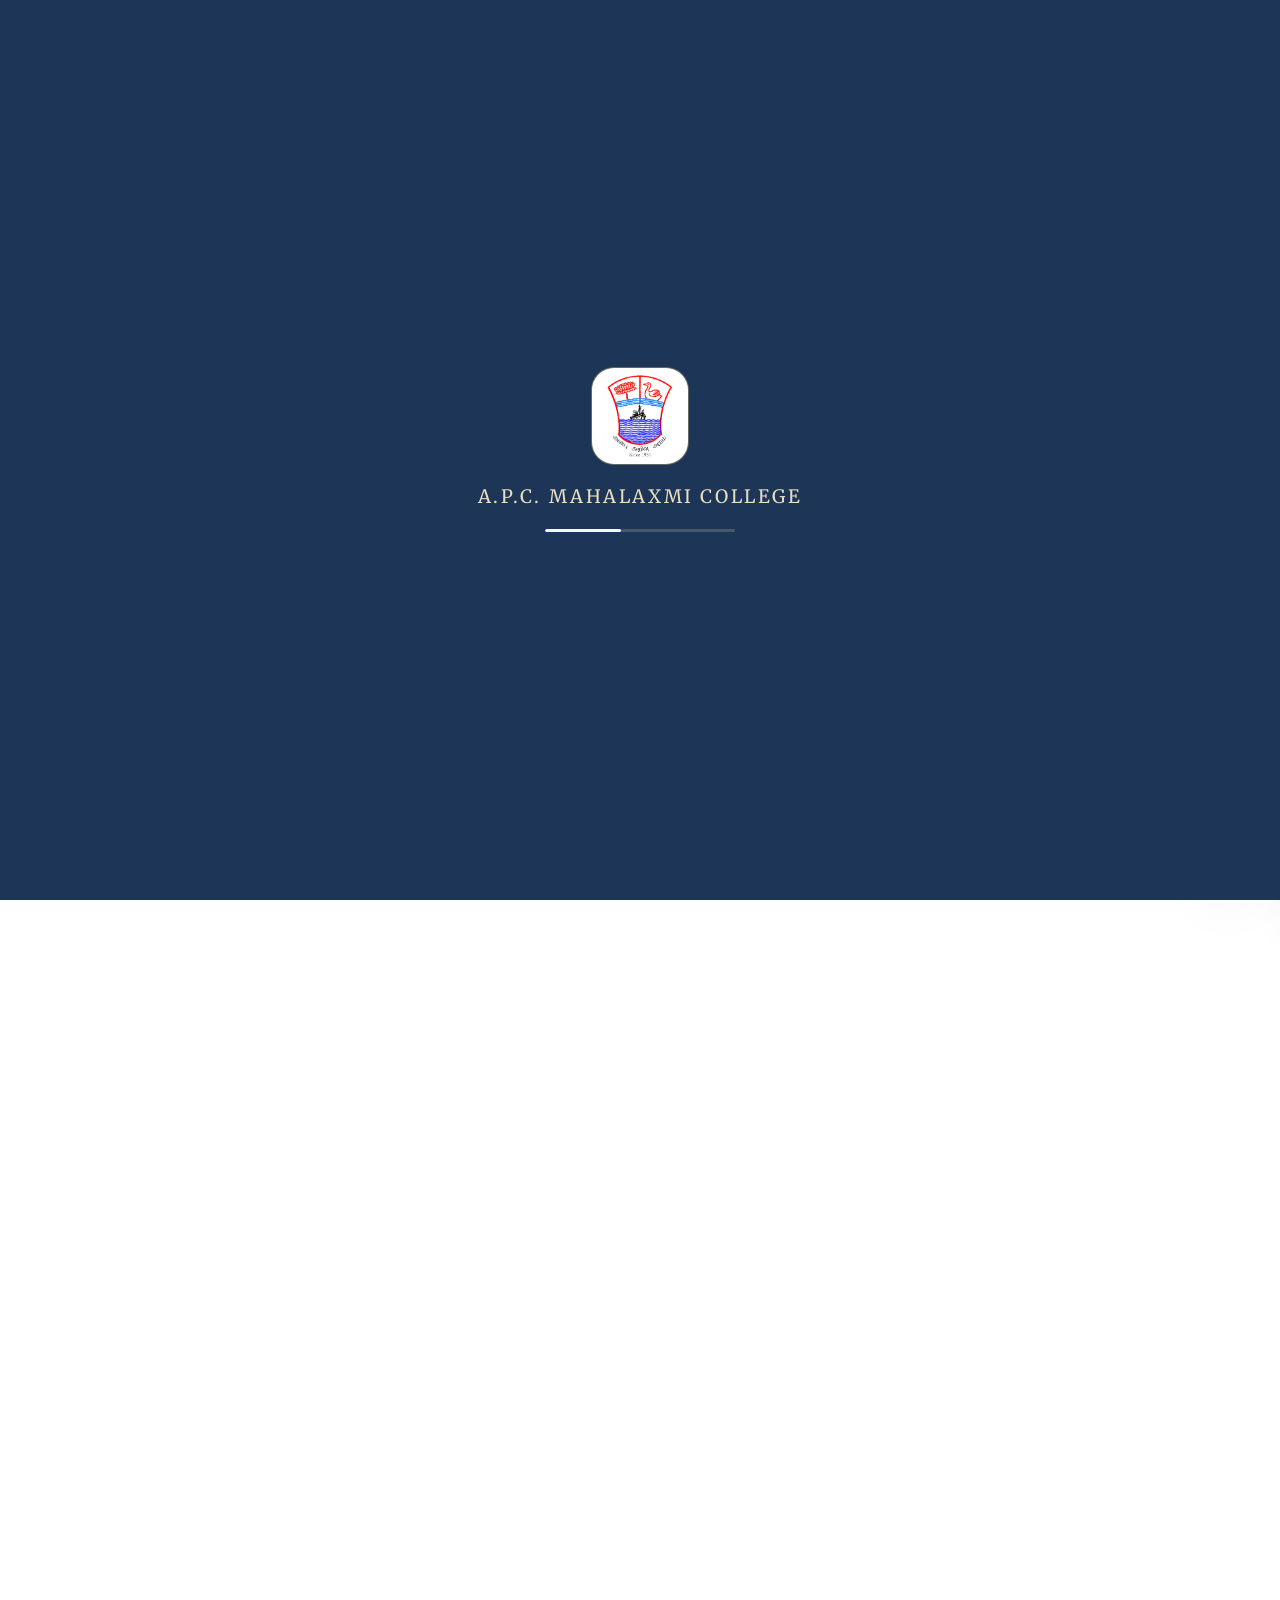
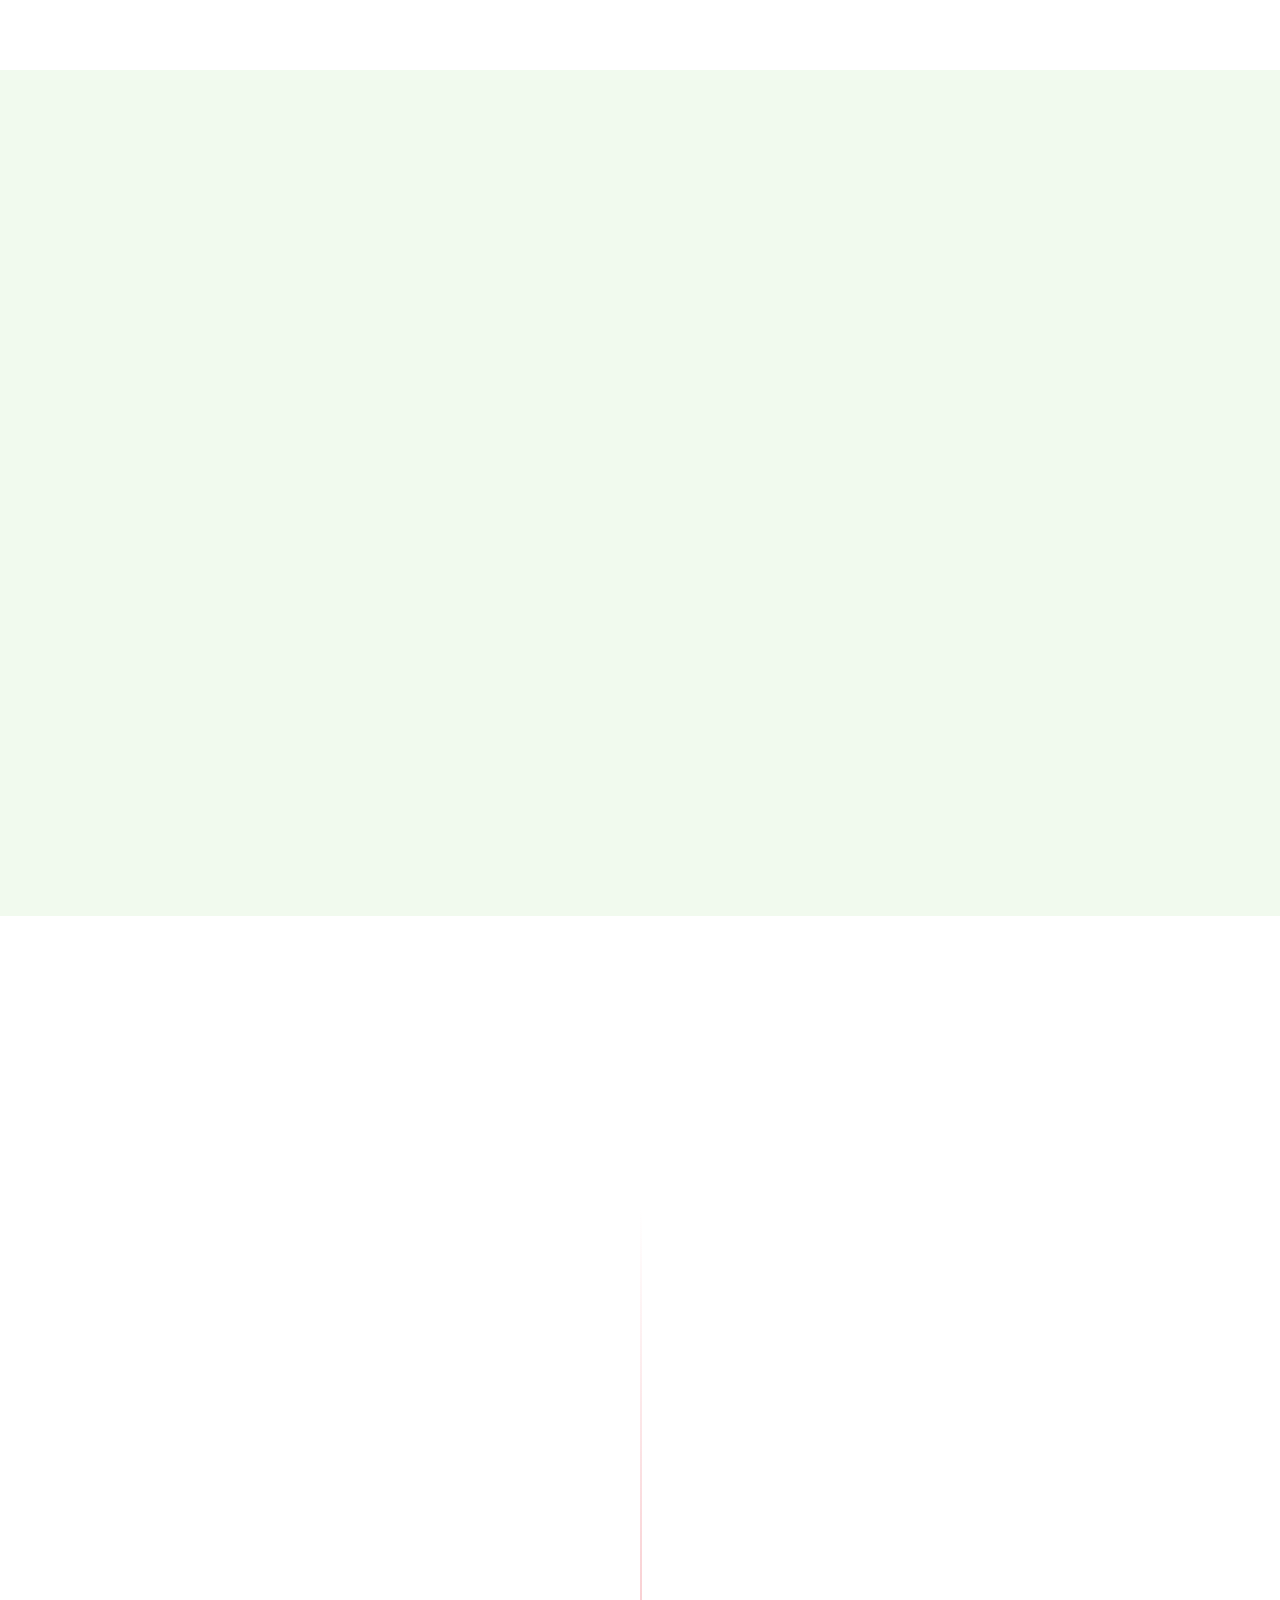
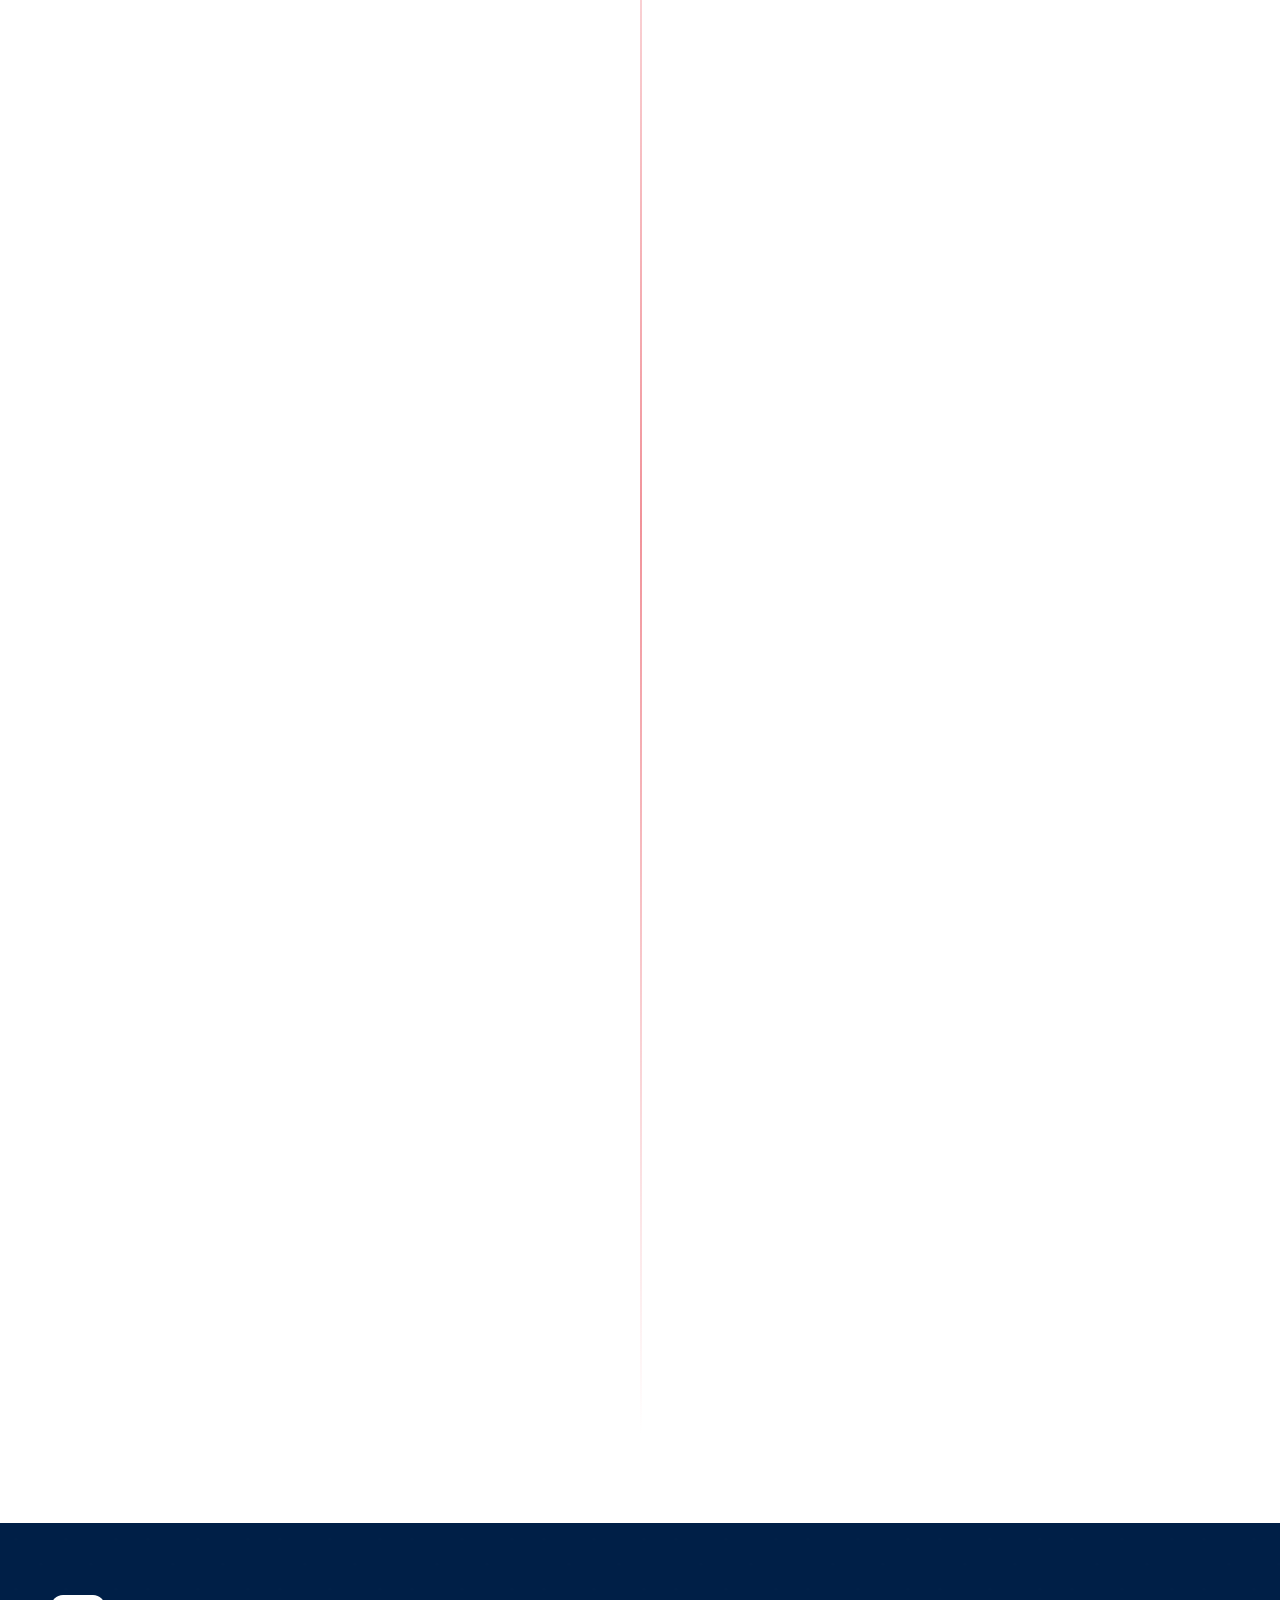
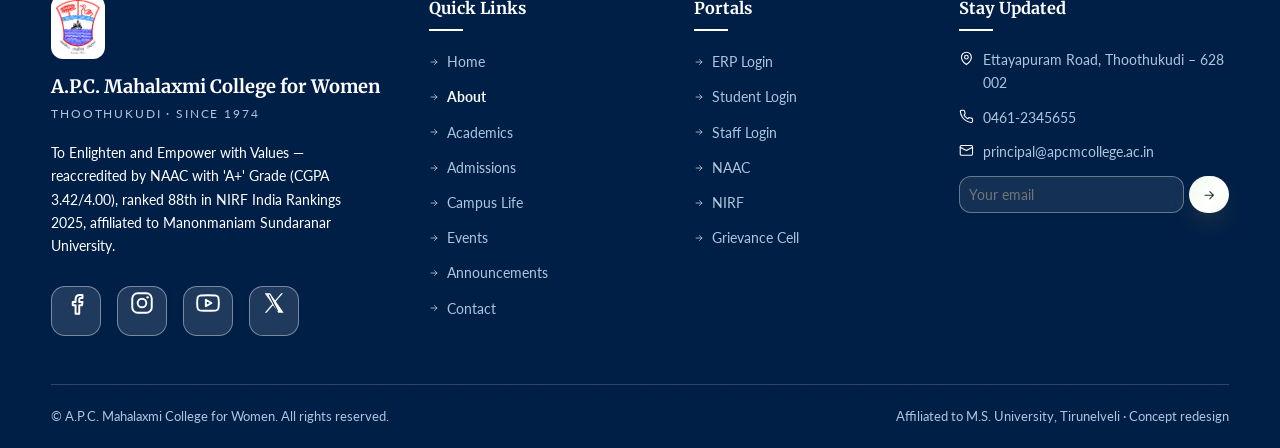
==== about.html @ b94b6e7b "Changes Commit." ====
<!DOCTYPE html>
<html lang="en" data-theme="light">
<head>
<meta charset="UTF-8">
<meta name="viewport" content="width=device-width, initial-scale=1.0">
<title>About Us | A.P.C. Mahalaxmi College for Women</title>
<meta name="description" content="History, legacy, vision, mission and leadership of A.P.C. Mahalaxmi College for Women, Thoothukudi — empowering rural women since 1974.">
<meta name="theme-color" content="#001f47">
<meta property="og:title" content="About Us | A.P.C. Mahalaxmi College for Women">
<meta property="og:description" content="History, vision, mission and leadership of APCM College, Thoothukudi.">
<meta property="og:image" content="apcm-redesign/assets/hero-campus.jpg">
<meta property="og:type" content="website">
<link rel="icon" href='data:image/svg+xml,<svg xmlns="http://www.w3.org/2000/svg" viewBox="0 0 100 100"><circle cx="50" cy="50" r="46" fill="%23001e52"/><circle cx="50" cy="50" r="40" fill="none" stroke="%23ffffff" stroke-width="2" stroke-dasharray="4 5"/><path d="M50 26c6 7 8 10 8 14a8 8 0 0 1-16 0c0-4 2-7 8-14z" fill="%23ffffff"/></svg>'>
<link rel="preconnect" href="https://fonts.googleapis.com">
<link rel="preconnect" href="https://fonts.gstatic.com" crossorigin>
<link href="https://fonts.googleapis.com/css2?family=Merriweather:wght@400;700&family=Lato:wght@400;500;600;700&family=EB+Garamond:wght@600;700;800&display=swap" rel="stylesheet">
<link rel="stylesheet" href="apcm-redesign/css/style.css">
<script type="application/ld+json">
{"@context":"https://schema.org","@type":"CollegeOrUniversity",
 "name":"A.P.C. Mahalaxmi College for Women",
 "alternateName":"APCM College",
 "foundingDate":"1974",
 "address":{"@type":"PostalAddress","streetAddress":"Ettayapuram Road","addressLocality":"Thoothukudi","postalCode":"628002","addressRegion":"Tamil Nadu","addressCountry":"IN"},
 "telephone":"+91-461-2345655","email":"principal@apcmcollege.ac.in",
 "slogan":"To Enlighten and Empower with Values"}
</script>
</head>
<body data-page="about">

<!-- ============ SVG SPRITE ============ -->
<svg width="0" height="0" style="position:absolute" aria-hidden="true">
  <defs>
    <symbol id="crest" viewBox="0 0 100 100">
      <circle cx="50" cy="50" r="47" fill="none" stroke="#001e52" stroke-width="2.5"/>
      <circle cx="50" cy="50" r="41" fill="none" stroke="#ffffff" stroke-width="1.4" stroke-dasharray="3 4.5" opacity=".85"/>
      <path d="M50 15 L77 24 V52 C77 68 65 80 50 86 C35 80 23 68 23 52 V24 Z" fill="rgba(255,255,255,.12)" stroke="#ffffff" stroke-width="1.6"/>
      <path d="M50 31c3.4 4 4.6 6 4.6 8.5a4.6 4.6 0 0 1-9.2 0c0-2.5 1.2-4.5 4.6-8.5z" fill="#ffffff"/>
      <path d="M39 49h22c0 4.5-4.6 7-11 7s-11-2.5-11-7z" fill="#ffffff"/>
      <path d="M50 56v7 M42 63h16" stroke="#ffffff" stroke-width="2.4" stroke-linecap="round"/>
      <path d="M30 70c6-2.6 12-2.6 18 0v9c-6-2.6-12-2.6-18 0z M70 70c-6-2.6-12-2.6-18 0v9c6-2.6 12-2.6 18 0z" fill="rgba(255,255,255,.2)" stroke="#ffffff" stroke-width="1.5" stroke-linejoin="round"/>
    </symbol>
    <symbol id="i-phone" viewBox="0 0 24 24"><path d="M22 16.9v3a2 2 0 0 1-2.2 2 19.8 19.8 0 0 1-8.6-3 19.5 19.5 0 0 1-6-6 19.8 19.8 0 0 1-3-8.6A2 2 0 0 1 4.1 2h3a2 2 0 0 1 2 1.7c.13.96.36 1.9.7 2.8a2 2 0 0 1-.45 2.1L8.1 9.9a16 16 0 0 0 6 6l1.3-1.3a2 2 0 0 1 2.1-.45c.9.34 1.84.57 2.8.7A2 2 0 0 1 22 16.9z"/></symbol>
    <symbol id="i-mail" viewBox="0 0 24 24"><rect x="2" y="4" width="20" height="16" rx="2"/><path d="m22 7-10 5L2 7"/></symbol>
    <symbol id="i-pin" viewBox="0 0 24 24"><path d="M20 10c0 6-8 12-8 12s-8-6-8-12a8 8 0 0 1 16 0Z"/><circle cx="12" cy="10" r="3"/></symbol>
    <symbol id="i-clock" viewBox="0 0 24 24"><circle cx="12" cy="12" r="10"/><path d="M12 6v6l4 2"/></symbol>
    <symbol id="i-chev" viewBox="0 0 24 24"><path d="m6 9 6 6 6-6"/></symbol>
    <symbol id="i-arrow" viewBox="0 0 24 24"><path d="M5 12h14M13 6l6 6-6 6"/></symbol>
    <symbol id="i-sun" viewBox="0 0 24 24"><circle cx="12" cy="12" r="4"/><path d="M12 2v2M12 20v2M4.93 4.93l1.41 1.41M17.66 17.66l1.41 1.41M2 12h2M20 12h2M6.34 17.66l-1.41 1.41M19.07 4.93l-1.41 1.41"/></symbol>
    <symbol id="i-moon" viewBox="0 0 24 24"><path d="M12 3a6 6 0 0 0 9 9 9 9 0 1 1-9-9Z"/></symbol>
    <symbol id="i-x" viewBox="0 0 24 24"><path d="M18 6 6 18M6 6l12 12"/></symbol>
    <symbol id="i-menu" viewBox="0 0 24 24"><path d="M4 6h16M4 12h16M4 18h16"/></symbol>
    <symbol id="i-check" viewBox="0 0 24 24"><path d="M20 6 9 17l-5-5"/></symbol>
    <symbol id="i-star" viewBox="0 0 24 24"><path d="M12 2l3.09 6.26L22 9.27l-5 4.87 1.18 6.88L12 17.77l-6.18 3.25L7 14.14 2 9.27l6.91-1.01L12 2z"/></symbol>
    <symbol id="i-star-fill" viewBox="0 0 24 24"><path style="fill:currentColor;stroke:none" d="M12 2l3.09 6.26L22 9.27l-5 4.87 1.18 6.88L12 17.77l-6.18 3.25L7 14.14 2 9.27l6.91-1.01L12 2z"/></symbol>
    <symbol id="i-cal" viewBox="0 0 24 24"><rect x="3" y="4" width="18" height="18" rx="2"/><path d="M16 2v4M8 2v4M3 10h18"/></symbol>
    <symbol id="i-users" viewBox="0 0 24 24"><path d="M16 21v-2a4 4 0 0 0-4-4H6a4 4 0 0 0-4 4v2"/><circle cx="9" cy="7" r="4"/><path d="M22 21v-2a4 4 0 0 0-3-3.87M16 3.13a4 4 0 0 1 0 7.75"/></symbol>
    <symbol id="i-award" viewBox="0 0 24 24"><circle cx="12" cy="8" r="6"/><path d="M15.48 12.9 17 22l-5-3-5 3 1.52-9.1"/></symbol>
    <symbol id="i-book" viewBox="0 0 24 24"><path d="M4 19.5A2.5 2.5 0 0 1 6.5 17H20V2H6.5A2.5 2.5 0 0 0 4 4.5z"/></symbol>
    <symbol id="i-flask" viewBox="0 0 24 24"><path d="M10 2v6.3L4.2 18.6A2 2 0 0 0 6 21.7h12a2 2 0 0 0 1.8-3.1L14 8.3V2"/><path d="M8.5 2h7M6.6 15h10.8"/></symbol>
    <symbol id="i-atom" viewBox="0 0 24 24"><circle cx="12" cy="12" r="1.6"/><ellipse cx="12" cy="12" rx="10" ry="4.2"/><ellipse cx="12" cy="12" rx="10" ry="4.2" transform="rotate(60 12 12)"/><ellipse cx="12" cy="12" rx="10" ry="4.2" transform="rotate(120 12 12)"/></symbol>
    <symbol id="i-pi" viewBox="0 0 24 24"><path d="M4 7h16M9 7v12M15 7v9.5a2.7 2.7 0 0 0 5.4 1"/></symbol>
    <symbol id="i-scroll" viewBox="0 0 24 24"><path d="M19 17V5a2 2 0 0 0-2-2H4a2 2 0 0 0-2 2v12a2 2 0 0 0 2 2h14a2 2 0 0 0 2-2z"/><path d="M13 8h2M13 12h2M7 8h2M7 12h2"/></symbol>
    <symbol id="i-chip" viewBox="0 0 24 24"><rect x="4" y="4" width="16" height="16" rx="2"/><rect x="9" y="9" width="6" height="6"/><path d="M9 1v3M15 1v3M9 20v3M15 20v3M1 9h3M1 15h3M20 9h3M20 15h3"/></symbol>
    <symbol id="i-coin" viewBox="0 0 24 24"><path d="M6 3h12M6 8h12M15.5 8a5 5 0 0 1-5 5H6l9 8"/></symbol>
    <symbol id="i-micro" viewBox="0 0 24 24"><path d="M6 18h8M3 22h18M14 22a7 7 0 1 0 0-14h-1M9 14h2M9 12a2 2 0 0 1-2-2V6h6v4a2 2 0 0 1-2 2ZM12 6V3a1 1 0 0 0-1-1H9a1 1 0 0 0-1 1v3"/></symbol>
    <symbol id="i-quill" viewBox="0 0 24 24"><path d="M20.24 12.24a6 6 0 0 0-8.49-8.49L5 10.5V19h8.5z"/><path d="M16 8 2 22M17.5 15H9"/></symbol>
    <symbol id="i-lotus" viewBox="0 0 24 24"><path d="M12 20c-4.4 0-7.6-2.7-8.6-6.5 2 .6 3.4.5 4.4-.2-1.1-2-.7-4.8.9-6.4 1 1.6 2 2.2 3.3 2.3 1.3-.1 2.3-.7 3.3-2.3 1.6 1.6 2 4.4.9 6.4 1 .7 2.4.8 4.4.2-1 3.8-4.2 6.5-8.6 6.5Z"/></symbol>
    <symbol id="i-grad" viewBox="0 0 24 24"><path d="M22 10 12 5 2 10l10 5 10-5z"/><path d="M6 12.2V17c0 1.7 2.7 3 6 3s6-1.3 6-3v-4.8M22 10v6"/></symbol>
    <symbol id="i-quote" viewBox="0 0 24 24"><path d="m3 11 18-8v18L3 14v-3z"/><path d="M11.6 16.8a3 3 0 0 1-5.8-1.6"/></symbol>
    <symbol id="i-shield" viewBox="0 0 24 24"><path d="M12 22s8-3.6 8-10V5.2L12 2 4 5.2V12c0 6.4 8 10 8 10z"/></symbol>
    <symbol id="i-plus" viewBox="0 0 24 24"><path d="M12 5v14M5 12h14"/></symbol>
    <symbol id="i-up" viewBox="0 0 24 24"><path d="M12 19V5M5 12l7-7 7 7"/></symbol>
    <symbol id="i-globe" viewBox="0 0 24 24"><circle cx="12" cy="12" r="10"/><path d="M2 12h20M12 2c2.7 2.7 4 6.3 4 10s-1.3 7.3-4 10c-2.7-2.7-4-6.3-4-10S9.3 4.7 12 2z"/></symbol>
    <symbol id="i-fb" viewBox="0 0 24 24"><path d="M15 22v-8h2.6l.4-3H15V8.9c0-.9.3-1.5 1.6-1.5H18V4.7c-.3 0-1.3-.1-2.4-.1-2.4 0-4 1.4-4 4.1V11H9v3h2.6v8h1.4z"/></symbol>
    <symbol id="i-ig" viewBox="0 0 24 24"><rect x="3" y="3" width="18" height="18" rx="5"/><circle cx="12" cy="12" r="4"/><circle cx="17.2" cy="6.8" r="1.1" style="fill:currentColor;stroke:none"/></symbol>
    <symbol id="i-yt" viewBox="0 0 24 24"><path d="M21.6 7.2a2.8 2.8 0 0 0-2-2C17.9 4.8 12 4.8 12 4.8s-5.9 0-7.6.4a2.8 2.8 0 0 0-2 2A29 29 0 0 0 2 12a29 29 0 0 0 .4 4.8 2.8 2.8 0 0 0 2 2c1.7.4 7.6.4 7.6.4s5.9 0 7.6-.4a2.8 2.8 0 0 0 2-2A29 29 0 0 0 22 12a29 29 0 0 0-.4-4.8z"/><path d="m10 15 5.2-3L10 9z"/></symbol>
    <symbol id="i-xw" viewBox="0 0 24 24"><path style="fill:currentColor;stroke:none" d="M13.7 10.6 20.3 3h-1.6l-5.7 6.6L8.4 3H3.5l6.9 10L3.5 21h1.6l6-7 4.9 7h4.9zM6.9 4.3h1.2l7.9 15.4h-1.2z"/></symbol>
    <symbol id="i-bot" viewBox="0 0 24 24"><path d="M21 11.5a8.4 8.4 0 0 1-8.5 8.3 8.6 8.6 0 0 1-3.7-.8L3 21l2-5.3a8 8 0 0 1-1.5-4.2A8.4 8.4 0 0 1 12 3.2a8.4 8.4 0 0 1 9 8.3z"/><path d="M8.5 11h.01M12 11h.01M15.5 11h.01" stroke-width="2.6"/></symbol>
    <symbol id="i-send" viewBox="0 0 24 24"><path d="m22 2-11 11M22 2l-7 20-4-9.5L2 8z"/></symbol>
    <symbol id="i-play" viewBox="0 0 24 24"><path style="fill:currentColor;stroke:none" d="M8 5.5v13l11-6.5z"/></symbol>
    <symbol id="i-download" viewBox="0 0 24 24"><path d="M21 15v4a2 2 0 0 1-2 2H5a2 2 0 0 1-2-2v-4M7 10l5 5 5-5M12 15V3"/></symbol>
    <symbol id="i-search" viewBox="0 0 24 24"><circle cx="11" cy="11" r="7"/><path d="m21 21-4.35-4.35"/></symbol>
  </defs>
</svg>

<!-- ============ PRELOADER ============ -->
<div id="preloader" role="status" aria-label="Loading">
  <div class="pl-inner">
    <img class="pl-emblem" src="apcm-redesign/assets/apcm-logo.png" alt="APCM College crest">
    <div class="pl-name">A.P.C. Mahalaxmi College</div>
    <div class="pl-bar"><i></i></div>
  </div>
</div>


<div class="progress" aria-hidden="true"></div>
<div class="cursor-glow" aria-hidden="true"></div>


<!-- ============ HEADER ============ -->
<header class="site-header">
<div class="navbar">
    <div class="container">
      <a href="index.html" class="brand" aria-label="APCM College home">
        <img src="apcm-redesign/assets/apcm-logo.png" alt="APCM College crest" class="brand-logo">
        <span class="brand-txt">
          <b>A.P.C. Mahalaxmi College for Women</b>
          <i>Reaccredited by NAAC with A+ Grade (CGPA 3.42/4.00) · NIRF 2025 Rank 88</i>
          <span>Thoothukudi – 628 002, Tamil Nadu · Affiliated to M.S. University</span>
        </span>
      </a>
      <nav aria-label="Primary"><ul class="nav-menu" id="navMenu"></ul></nav>
      <div class="nav-actions">
        <button class="btn btn-primary btn-sm" id="applyNavBtn" data-apply>Apply Now</button>
        <button class="icon-btn" id="burger" aria-label="Open menu"><svg class="icon" style="width:20px;height:20px"><use href="#i-menu"/></svg></button>
      </div>
    </div>
  </div>
</header>

<!-- mobile drawer -->
<aside class="drawer" id="drawer" aria-label="Mobile menu">
  <div class="drawer-head">
    <b>Site Menu</b>
    <button class="icon-btn" id="drawerClose" aria-label="Close menu"><svg class="icon"><use href="#i-x"/></svg></button>
  </div>
  <nav><ul id="drawerNav"></ul></nav>
  <div class="cta">
    <button class="btn btn-gold" data-apply>Apply for Admission <svg class="icon"><use href="#i-arrow"/></svg></button>
    <a class="btn btn-ghost" href="contact.html" id="drawerContact">Contact Us</a>
  </div>
</aside>
<div class="ov" id="ov"></div>


<main>
<!-- ============ PAGE HERO ============ -->
<section class="page-hero">
  <div class="container">
    <nav class="breadcrumb" aria-label="Breadcrumb"><a href="index.html">Home</a><span>/</span><span aria-current="page">About</span></nav>
    <span class="kicker">About APCM</span>
    <h1>Our Story, Vision &amp; Legacy</h1>
    <p class="page-hero-sub">To Enlighten and Empower with Values &mdash; discover the people and purpose behind five decades of women's higher education.</p>
    <div class="hero-chips" style="justify-content:flex-start;margin-top:1.4rem" data-reveal>
      <span><svg class="icon"><use href="#i-check"/></svg>NAAC 'A+' &middot; CGPA 3.42</span>
      <span><svg class="icon"><use href="#i-check"/></svg>NIRF 2025 Rank 88</span>
      <span><svg class="icon"><use href="#i-check"/></svg>UGC 2(f) &amp; 12(B) Recognised</span>
    </div>
  </div>
</section>

<!-- ============ ABOUT ============ -->
<section id="about">
  <div class="container">
    <div class="about-grid">
      <div class="about-media" data-reveal="left">
        <img src="apcm-redesign/assets/hero-poster.jpg" alt="APCM College campus views">
        <div class="exp-badge"><b>52+</b><span>Years of Service</span></div>
      </div>
      <div class="about-copy" data-reveal="right">
        <span class="kicker">Since 1974 · Thoothukudi</span>
        <h2>A Legacy of Lighting Lamps, <span style="color:var(--maroon-2)">Not Just Degrees</span></h2>
        <p>Founded by the visionary philanthropist <b>Kulapathi Sri A.P.C. Veerabahu</b>, A.P.C. Mahalaxmi College for Women was born of a single belief — that <b>educating a girl uplifts an entire community</b>. For over five decades, the college has carried first-generation learners from the coastal villages of Thoothukudi into classrooms, laboratories and leadership.</p>
        <p>Affiliated to <b>Manonmaniam Sundaranar University</b>, the institution blends academic rigour with the timeless values of Tamil culture — character, discipline and courage.</p>
        <ul class="about-points">
          <li><svg class="icon"><use href="#i-check"/></svg>NAAC-accredited &amp; NIRF-ranked institution</li>
          <li><svg class="icon"><use href="#i-check"/></svg>Aided &amp; self-financed UG, PG &amp; research streams</li>
          <li><svg class="icon"><use href="#i-check"/></svg>Deep focus on rural &amp; first-gen learners</li>
          <li><svg class="icon"><use href="#i-check"/></svg>Vibrant NSS, YRC, sports &amp; fine-arts culture</li>
        </ul>
        <a class="btn btn-primary" href="#leadership">Meet Our Leadership <svg class="icon"><use href="#i-arrow"/></svg></a>
      </div>
    </div>

    <div class="vm-grid">
      <div class="vm-card vision" data-reveal>
        <h3><svg class="icon"><use href="#i-star"/></svg>Institutional Vision</h3>
        <blockquote>“To Enlighten and Empower with Values”</blockquote>
        <cite>— The APCM Way</cite>
      </div>
      <div class="vm-card mission" data-reveal>
        <h3><svg class="icon"><use href="#i-award"/></svg>Our Mission</h3>
        <ul>
          <li><svg class="icon"><use href="#i-check"/></svg>To provide access to quality education for underprivileged girls from rural areas</li>
          <li><svg class="icon"><use href="#i-check"/></svg>To empower girls with knowledge and skills for a rapidly changing world</li>
          <li><svg class="icon"><use href="#i-check"/></svg>To integrate academic excellence with moral values for personal and societal growth</li>
          <li><svg class="icon"><use href="#i-check"/></svg>To promote transformative education for ethical leadership</li>
          <li><svg class="icon"><use href="#i-check"/></svg>To cultivate critical thinking for lifelong learning</li>
        </ul>
      </div>
    </div>
  </div>
</section>


<!-- ============ LEADERSHIP ============ -->
<section id="leadership" class="alt">
  <div class="container">
    <div class="section-head" data-reveal>
      <span class="kicker">Our Leadership Tree</span>
      <h2>Guided by Visionaries</h2>
      <p class="sub">One family's dream, nurtured across generations — this is the canopy under which thousands of women have flourished.</p>
    </div>
    <div class="tree-grid">
      <article class="tree-card" data-reveal>
        <img src="apcm-redesign/assets/founder-1-300x270.jpg" alt="Kulapathi Sri A.P.C. Veerabahu" style="width:100%;height:180px;object-fit:cover;border-radius:8px;margin-bottom:1rem;">
        <h3>Kulapathi Sri <br>A.P.C. Veerabahu</h3>
        <span class="lk-role">Founder</span>
        <p>The visionary who lit the lamp — planting women's higher education in the soil of Thoothukudi.</p>
      </article>
      <article class="tree-card" data-reveal>
        <img src="apcm-redesign/assets/President-1-300x270.jpg" alt="Thiru A.P.C.V. Chockalingam" style="width:100%;height:180px;object-fit:cover;border-radius:8px;margin-bottom:1rem;">
        <h3>Thiru <br>A.P.C.V. Chockalingam</h3>
        <span class="lk-role">President</span>
        <p>Carrying forward the founder's mission with stewardship, expansion and unwavering commitment.</p>
      </article>
      <article class="tree-card" data-reveal>
        <img src="apcm-redesign/assets/Secretary-1-300x270.jpg" alt="Tmt. C. Subbulakshmi" style="width:100%;height:180px;object-fit:cover;border-radius:8px;margin-bottom:1rem;">
        <h3>Tmt. <br>C. Subbulakshmi</h3>
        <span class="lk-role">Secretary</span>
        <p>The administrative anchor — ensuring every student finds support, safety and opportunity on campus.</p>
      </article>
      <article class="tree-card" data-reveal>
        <img src="apcm-redesign/assets/principal-compressed.png" alt="Dr. K. Palani" style="width:100%;height:180px;object-fit:cover;border-radius:8px;margin-bottom:1rem;">
        <h3>Dr. <br>K. Palani</h3>
        <span class="lk-role">Principal</span>
        <p>Leading the academic family — championing quality, research culture and student-first governance.</p>
      </article>
    </div>
  </div>
</section>


<!-- ============ LEGACY TIMELINE ============ -->
<section id="legacy">
  <div class="container">
    <div class="section-head" data-reveal>
      <span class="kicker">Since 1974</span>
      <h2>Five Decades of Lighting Lamps</h2>
      <p class="sub">From one building and a dream — to a thriving hub of women's higher education. Walk the journey.</p>
    </div>
    <div class="timeline">
      <div class="tl-item" data-reveal><div class="tl-card"><span class="tl-year">1974</span><h4>The Founding</h4><p>Kulapathi Sri A.P.C. Veerabahu establishes the college, opening the doors of higher education to the daughters of Thoothukudi's villages.</p></div></div>
      <div class="tl-item" data-reveal><div class="tl-card"><span class="tl-year">1979</span><h4>Science Awakens</h4><p>The Chemistry department and its laboratories begin — the campus' first step into experimental science.</p></div></div>
      <div class="tl-item" data-reveal><div class="tl-card"><span class="tl-year">1985</span><h4>Commerce Wing</h4><p>B.Com. is introduced, preparing young women for banking, accounting and business careers.</p></div></div>
      <div class="tl-item" data-reveal><div class="tl-card"><span class="tl-year">1994</span><h4>The Computer Era</h4><p>Computer Science arrives with a brand-new computing centre — APCians enter the digital age early.</p></div></div>
      <div class="tl-item" data-reveal><div class="tl-card"><span class="tl-year">2004</span><h4>PG Expansion</h4><p>M.Sc., M.Com. and M.A. programmes launch, letting students complete their masters in their hometown.</p></div></div>
      <div class="tl-item" data-reveal><div class="tl-card"><span class="tl-year">2014</span><h4>Research Recognised</h4><p>Departments gain recognition for M.Phil. and Ph.D. research — scholars now guide scholars.</p></div></div>
      <div class="tl-item" data-reveal><div class="tl-card"><span class="tl-year">2020</span><h4>Digital Campus</h4><p>A full ERP transformation: online admissions, e-attendance, digital fee payments and portal logins for all.</p></div></div>
      <div class="tl-item" data-reveal><div class="tl-card"><span class="tl-year">2024</span><h4>Golden Jubilee &amp; NIRF</h4><p>Fifty golden years celebrated — alongside a prestigious national listing in the NIRF college rankings.</p></div></div>
      <div class="tl-item" data-reveal><div class="tl-card"><span class="tl-year">2026</span><h4>The Next Chapter</h4><p>Smart classrooms, grander cultural fests like APCian CARNIVAL 2K26, and a campus that keeps growing — with you.</p></div></div>
    </div>
  </div>
</section>

</main>

<!-- ============ FOOTER ============ -->
<footer>
  <div class="container">
    <div class="f-grid">
      <div class="f-brand">
        <img src="apcm-redesign/assets/apcm-logo.png" alt="APCM College crest" class="f-logo">
        <b>A.P.C. Mahalaxmi College for Women</b>
        <span>Thoothukudi &middot; Since 1974</span>
        <p>To Enlighten and Empower with Values &mdash; reaccredited by NAAC with 'A+' Grade (CGPA 3.42/4.00), ranked 88th in NIRF India Rankings 2025, affiliated to Manonmaniam Sundaranar University.</p>
        <div class="socials">
          <a href="#" aria-label="Facebook"><svg class="icon"><use href="#i-fb"/></svg></a>
          <a href="#" aria-label="Instagram"><svg class="icon"><use href="#i-ig"/></svg></a>
          <a href="https://www.youtube.com/@a.p.c.mahalaxmicollegeforw2276" target="_blank" rel="noopener" aria-label="YouTube"><svg class="icon"><use href="#i-yt"/></svg></a>
          <a href="#" aria-label="X"><svg class="icon"><use href="#i-xw"/></svg></a>
        </div>
      </div>
      <div class="f-col">
        <h4>Quick Links</h4>
        <ul>
          <li><a href="index.html"><svg class="icon"><use href="#i-arrow"/></svg>Home</a></li>
          <li><a href="about.html" class="active"><svg class="icon"><use href="#i-arrow"/></svg>About</a></li>
          <li><a href="academics.html"><svg class="icon"><use href="#i-arrow"/></svg>Academics</a></li>
          <li><a href="admissions.html"><svg class="icon"><use href="#i-arrow"/></svg>Admissions</a></li>
          <li><a href="campus-life.html"><svg class="icon"><use href="#i-arrow"/></svg>Campus Life</a></li>
          <li><a href="events.html"><svg class="icon"><use href="#i-arrow"/></svg>Events</a></li>
          <li><a href="announcements.html"><svg class="icon"><use href="#i-arrow"/></svg>Announcements</a></li>
          <li><a href="contact.html"><svg class="icon"><use href="#i-arrow"/></svg>Contact</a></li>
        </ul>
      </div>
      <div class="f-col">
        <h4>Portals</h4>
        <ul>
          <li><a href="https://portal.apcmcollege.ac.in/" target="_blank" rel="noopener"><svg class="icon"><use href="#i-arrow"/></svg>ERP Login</a></li>
          <li><a href="https://portal.apcmcollege.ac.in/mob/#/stu/login" target="_blank" rel="noopener"><svg class="icon"><use href="#i-arrow"/></svg>Student Login</a></li>
          <li><a href="https://portal.apcmcollege.ac.in/mob/#/staff/login" target="_blank" rel="noopener"><svg class="icon"><use href="#i-arrow"/></svg>Staff Login</a></li>
          <li><a href="https://www.apcmcollege.ac.in/naac/index.html" target="_blank" rel="noopener"><svg class="icon"><use href="#i-arrow"/></svg>NAAC</a></li>
          <li><a href="https://www.apcmcollege.ac.in/nirf" target="_blank" rel="noopener"><svg class="icon"><use href="#i-arrow"/></svg>NIRF</a></li>
          <li><a href="https://www.apcmcollege.ac.in/grievance" target="_blank" rel="noopener"><svg class="icon"><use href="#i-arrow"/></svg>Grievance Cell</a></li>
        </ul>
      </div>
      <div class="f-col">
        <h4>Stay Updated</h4>
        <p><svg class="icon"><use href="#i-pin"/></svg>Ettayapuram Road, Thoothukudi &ndash; 628 002</p>
        <p><svg class="icon"><use href="#i-phone"/></svg>0461-2345655</p>
        <p><svg class="icon"><use href="#i-mail"/></svg>principal@apcmcollege.ac.in</p>
        <form id="newsForm" novalidate style="display:flex;gap:0.3rem;margin-top:0.8rem;">
          <div class="f-group" style="flex:1;margin:0;">
            <input type="email" name="newsletter" placeholder="Your email" required style="background:rgba(255,255,255,.08);border-color:rgba(255,255,255,.35);color:#ffffff;font-size:0.85rem;padding:0.4rem 0.6rem;">
            <span class="f-hint" style="font-size:0.7rem;">Valid email needed.</span>
          </div>
          <button class="btn btn-gold btn-sm" type="submit" aria-label="Subscribe" style="padding:0.4rem 0.8rem;"><svg class="icon"><use href="#i-arrow"/></svg></button>
        </form>
      </div>
    </div>
    <div class="f-bottom">
      <span>&copy; <span id="year"></span> A.P.C. Mahalaxmi College for Women. All rights reserved.</span>
      <span>Affiliated to M.S. University, Tirunelveli &middot; Concept redesign</span>
    </div>
  </div>
</footer>

<!-- ============ FLOATING UI ============ -->
<button id="toTop" aria-label="Back to top"><svg class="icon"><use href="#i-up"/></svg></button>
<button class="btn btn-gold btn-sm float-apply" data-apply>Apply 2026–27</button>

<!-- ============ APPLY MODAL ============ -->
<div class="modal-ov" id="applyOv" role="dialog" aria-modal="true" aria-labelledby="applyTitle">
  <div class="modal">
    <button class="icon-btn modal-x" id="applyClose" aria-label="Close"><svg class="icon"><use href="#i-x"/></svg></button>
    <h3 id="applyTitle">Admission Enquiry — 2026–27</h3>
    <p class="m-sub">Fill this quick form and the admission cell will call you back. No fee to enquire.</p>
    <form id="applyForm" novalidate>
      <div class="f-group"><label>Student Name <i>*</i></label><input name="name" type="text" placeholder="Full name as in marksheet" required><span class="f-hint">Please enter the student's name.</span></div>
      <div class="f-row">
        <div class="f-group"><label>Mobile <i>*</i></label><input name="phone" type="tel" placeholder="10-digit mobile" required><span class="f-hint">Enter a valid mobile number.</span></div>
        <div class="f-group"><label>Email <i>*</i></label><input name="email" type="email" placeholder="you@example.com" required><span class="f-hint">Enter a valid email.</span></div>
      </div>
      <div class="f-group"><label>Programme Interested In <i>*</i></label><select name="programme" id="a_prog" required></select><span class="f-hint">Please pick a programme.</span></div>
      <div class="f-group"><label>Anything you'd like us to know?</label><textarea name="notes" placeholder="Optional — e.g. Plus-two stream, scholarship questions…"></textarea></div>
      <button class="btn btn-gold" type="submit" style="width:100%;justify-content:center">Submit Application <svg class="icon"><use href="#i-arrow"/></svg></button>
    </form>
  </div>
</div>

<!-- ============ ANNOUNCEMENT DETAIL MODAL ============ -->
<div class="modal-ov" id="annOv" role="dialog" aria-modal="true">
  <div class="modal">
    <button class="icon-btn modal-x" id="annClose" aria-label="Close"><svg class="icon"><use href="#i-x"/></svg></button>
    <h3 id="annTitle" style="font-size:1.3rem;line-height:1.35"></h3>
    <p class="m-sub" id="annMeta"></p>
    <p id="annBody" style="color:var(--muted);font-size:.95rem;line-height:1.7"></p>
  </div>
</div>

<!-- ============ APCM ASSIST CHATBOT ============ -->
<button id="botFab" aria-label="Chat with APCM Assist">
  <svg class="icon" style="width:26px;height:26px"><use href="#i-bot"/></svg>
  <span class="bot-dot"></span>
</button>
<div id="botPanel" role="dialog" aria-label="APCM Assist chat">
  <div class="bot-head">
    <span class="bot-avatar"><svg class="icon" style="width:20px;height:20px"><use href="#i-bot"/></svg></span>
    <div><b>APCM Assist</b><span>Campus helpdesk · replies instantly</span></div>
    <button id="botClose" aria-label="Close chat"><svg class="icon" style="width:18px;height:18px"><use href="#i-x"/></svg></button>
  </div>
  <div class="bot-msgs" id="botMsgs"></div>
  <div class="bot-chips" id="botChips"></div>
  <form id="botForm">
    <input id="botInput" type="text" placeholder="Ask about admissions, courses…" autocomplete="off" aria-label="Type your question">
    <button type="submit" aria-label="Send"><svg class="icon" style="width:18px;height:18px"><use href="#i-send"/></svg></button>
  </form>
</div>

<!-- ============ TOAST / LIGHTBOX ============ -->
<div id="toast" role="status"><svg class="icon"><use href="#i-check"/></svg><span id="toastMsg"></span></div>
<div id="lb" role="dialog" aria-label="Image viewer"><button aria-label="Close image"><svg class="icon"><use href="#i-x"/></svg></button><img id="lbImg" alt=""></div>

<script src="apcm-redesign/js/main.js"></script>
</body>
</html>
---- apcm-redesign/css/style.css ----
/* ============================================================
   A.P.C. MAHALAXMI COLLEGE FOR WOMEN — PREMIUM REDESIGN
   Design System: Heritage Maroon × Gold × Ivory
   Vanilla CSS — no frameworks
   ============================================================ */

/* ---------- 1. TOKENS ---------- */
:root{
  --maroon:#A4161A;
  --maroon-2:#E63946;
  --maroon-3:#1D3557;
  --maroon-glow:rgba(164,22,26,.4);
  --gold:#FFFFFF;
  --gold-2:#F1FAEE;
  --gold-soft:rgba(255,255,255,.16);
  --bg:#FFFFFF;
  --bg-soft:#F1FAEE;
  --card:#FFFFFF;
  --card-2:#fafafa;
  --ink:#1D3557;
  --muted:#666666;
  --line:rgba(29,53,87,.14);
  --ok:#06A77D;
  --shadow-s:0 2px 10px rgba(0,0,0,.1);
  --shadow-m:0 14px 34px -12px rgba(0,0,0,.2);
  --shadow-l:0 30px 60px -20px rgba(0,0,0,.3);
  --shadow-btn-primary:0 12px 26px -10px var(--maroon-glow);
  --shadow-btn-hover:0 18px 34px -10px var(--maroon-glow);
  --shadow-card-dark:0 8px 24px rgba(0,0,0,.1);
  --font-d:"Merriweather",Georgia,"Times New Roman",serif;
  --font-b:"Lato",system-ui,"Segoe UI",sans-serif;
  --r-s:10px;--r-m:16px;--r-l:26px;--r-xl:34px;--r-pill:999px;
  --nav-h:96px;
  --ease:cubic-bezier(.22,.9,.28,1);
}
[data-theme="dark"]{
  --bg:#0a1428;
  --bg-soft:#131a28;
  --card:#162238;
  --card-2:#1a2a3a;
  --ink:#f0f4f8;
  --muted:#b0c4de;
  --line:rgba(255,255,255,.16);
  --maroon-glow:rgba(100,180,230,.22);
  --maroon-soft:rgba(100,180,230,.12);
  --gold-soft:rgba(255,255,255,.1);
  --shadow-s:0 2px 10px rgba(0,0,0,.35);
  --shadow-m:0 16px 38px -12px rgba(0,0,0,.55);
  --shadow-l:0 30px 60px -20px rgba(0,0,0,.7);
}
html{font-size:16px;scroll-behavior:smooth;scroll-padding-top:calc(var(--nav-h) + 20px)}
html.fs-1{font-size:14.5px} html.fs-3{font-size:17.5px}

/* ---------- 2. RESET / BASE ---------- */
*,*::before,*::after{box-sizing:border-box;margin:0;padding:0}
body{
  font-family:var(--font-b);
  background:var(--bg);
  color:var(--ink);
  line-height:1.65;
  overflow-x:hidden;
  transition:background .45s var(--ease),color .45s var(--ease);
}
img{max-width:100%;display:block}
a{color:inherit;text-decoration:none}
button{font:inherit;color:inherit;background:none;border:0;cursor:pointer}
ul{list-style:none}
::selection{background:var(--maroon);color:#fff}
::-webkit-scrollbar{width:11px}
::-webkit-scrollbar-track{background:var(--bg-soft)}
::-webkit-scrollbar-thumb{background:linear-gradient(var(--maroon),var(--gold));border-radius:8px}
:focus-visible{outline:2px solid var(--gold);outline-offset:3px;border-radius:4px}

.container{width:min(1180px,92%);margin-inline:auto}
.icon{width:1.05em;height:1.05em;fill:none;stroke:currentColor;stroke-width:1.8;stroke-linecap:round;stroke-linejoin:round;flex:none}
.icon.fill{fill:currentColor;stroke:none}

/* ornament helpers */
.kolam-bg{position:relative;isolation:isolate}
.kolam-bg::before{
  content:"";position:absolute;inset:0;z-index:-1;opacity:.5;pointer-events:none;
  background-image:url("data:image/svg+xml,%3Csvg xmlns='http://www.w3.org/2000/svg' width='132' height='132' viewBox='0 0 132 132'%3E%3Cg fill='%23c39a2e' fill-opacity='.10'%3E%3Ccircle cx='16' cy='16' r='1.6'/%3E%3Ccircle cx='66' cy='16' r='1.6'/%3E%3Ccircle cx='116' cy='16' r='1.6'/%3E%3Ccircle cx='41' cy='41' r='1.6'/%3E%3Ccircle cx='91' cy='41' r='1.6'/%3E%3Ccircle cx='16' cy='66' r='1.6'/%3E%3Ccircle cx='66' cy='66' r='1.6'/%3E%3Ccircle cx='116' cy='66' r='1.6'/%3E%3Ccircle cx='41' cy='91' r='1.6'/%3E%3Ccircle cx='91' cy='91' r='1.6'/%3E%3Ccircle cx='16' cy='116' r='1.6'/%3E%3Ccircle cx='66' cy='116' r='1.6'/%3E%3Ccircle cx='116' cy='116' r='1.6'/%3E%3C/g%3E%3Cg stroke='%23c39a2e' stroke-opacity='.07' fill='none'%3E%3Cpath d='M41 41 66 16 91 41 66 66Z'/%3E%3Cpath d='M41 91 66 66 91 91 66 116Z'/%3E%3C/g%3E%3C/svg%3E");
}
.gold-rule{display:flex;align-items:center;gap:14px;justify-content:center}
.gold-rule::before,.gold-rule::after{content:"";height:1px;width:64px;background:linear-gradient(90deg,transparent,var(--gold))}
.gold-rule::after{background:linear-gradient(90deg,var(--gold),transparent)}

/* ---------- 3. BUTTONS ---------- */
.btn{
  display:inline-flex;align-items:center;gap:.6rem;
  padding:.95rem 1.9rem;border-radius:999px;
  font-weight:600;font-size:.98rem;letter-spacing:.02em;
  position:relative;overflow:hidden;isolation:isolate;
  transition:transform .3s var(--ease),box-shadow .3s var(--ease),background .3s;
}
.btn:active{transform:scale(.97)}
.btn .icon{transition:transform .3s var(--ease)}
.btn:hover .icon{transform:translateX(4px)}
.btn-primary{background:linear-gradient(120deg,var(--maroon),var(--maroon-2) 60%,var(--maroon));color:#f4f1e6;box-shadow:0 12px 26px -10px var(--maroon-glow)}
.btn-primary::after{content:"";position:absolute;inset:0;background:linear-gradient(110deg,transparent 30%,rgba(255,255,255,.25) 50%,transparent 70%);transform:translateX(-110%);transition:transform .8s var(--ease);z-index:-1}
.btn-primary:hover{transform:translateY(-3px);box-shadow:0 18px 34px -10px var(--maroon-glow)}
.btn-primary:hover::after{transform:translateX(110%)}
.btn-gold{background:linear-gradient(120deg,var(--gold-2),var(--gold) 60%,var(--gold-2));color:#123a26;box-shadow:0 12px 26px -10px rgba(195,154,46,.45)}
.btn-gold:hover{transform:translateY(-3px)}
.btn-ghost{border:1.5px solid var(--line);color:var(--ink);background:color-mix(in srgb,var(--card) 60%,transparent);backdrop-filter:blur(6px)}
.btn-ghost:hover{border-color:var(--gold);color:var(--maroon);transform:translateY(-3px)}
[data-theme="dark"] .btn-ghost:hover{color:var(--gold-2)}
.btn-sm{padding:.55rem 1.15rem;font-size:.86rem}

/* ---------- 4. PRELOADER ---------- */
#preloader{
  position:fixed;inset:0;z-index:2000;background:var(--maroon-3);
  display:grid;place-items:center;transition:opacity .6s var(--ease),visibility .6s;
}
#preloader.done{opacity:0;visibility:hidden}
.pl-inner{text-align:center;color:#e9dfc0}
.pl-emblem{width:92px;height:92px;margin:0 auto 18px;animation:plPulse 1.6s ease-in-out infinite}
@keyframes plPulse{0%,100%{transform:scale(1);filter:drop-shadow(0 0 0 rgba(230,197,103,0))}50%{transform:scale(1.06);filter:drop-shadow(0 0 22px rgba(230,197,103,.55))}}
.pl-name{font-family:var(--font-d);font-size:1.15rem;letter-spacing:.14em;text-transform:uppercase}
.pl-bar{width:190px;height:3px;background:rgba(242,223,174,.2);margin:16px auto 0;border-radius:4px;overflow:hidden}
.pl-bar i{display:block;height:100%;width:40%;background:var(--gold-2);border-radius:4px;animation:plSlide 1.1s var(--ease) infinite}
@keyframes plSlide{0%{transform:translateX(-100%)}100%{transform:translateX(280%)}}

/* ---------- 5. SCROLL PROGRESS + CURSOR ---------- */
.progress{position:fixed;top:0;left:0;height:3px;width:0;background:linear-gradient(90deg,var(--gold),var(--maroon-2));z-index:1200}
.cursor-glow{
  position:fixed;width:340px;height:340px;border-radius:50%;pointer-events:none;z-index:1;
  background:radial-gradient(circle,var(--gold-soft),transparent 65%);
  transform:translate(-50%,-50%);opacity:0;transition:opacity .4s;
}
body.cursor-on .cursor-glow{opacity:1}
@media (hover:none){.cursor-glow{display:none}}

/* ---------- 6. HEADER ---------- */
.site-header{position:fixed;top:0;left:0;right:0;z-index:900;transition:transform .4s var(--ease)}
.site-header.hide{transform:translateY(-100%)}

/* topbar */
.topbar{
  background:linear-gradient(90deg,var(--maroon-3),var(--maroon) 50%,var(--maroon-3));
  color:#ffffff;font-size:.8rem;
}
.topbar .container{display:flex;align-items:center;gap:1rem;min-height:40px;flex-wrap:wrap}
.tb-left{display:flex;gap:1.2rem;align-items:center;flex:1;min-width:0}
.tb-left a{display:inline-flex;gap:.4rem;align-items:center;opacity:.92;transition:.25s}
.tb-left a:hover{opacity:1;color:var(--gold-2)}
.tb-links{display:flex;gap:.9rem;align-items:center}
.tb-links a{opacity:.85;letter-spacing:.03em;transition:.25s}
.tb-links a:hover{opacity:1;color:var(--gold-2)}
.tb-portals{display:flex;gap:.45rem;margin-left:auto}
.tb-portals a{
  display:inline-flex;align-items:center;gap:.35rem;padding:.28rem .8rem;border-radius:999px;
  border:1px solid rgba(230,197,103,.35);font-size:.76rem;letter-spacing:.03em;transition:.25s;
}
.tb-portals a:hover{background:var(--gold);border-color:var(--gold);color:#123a26}
@media(max-width:1060px){.tb-links{display:none}}
@media(max-width:760px){.tb-portals a span{display:none}.tb-portals a{padding:.28rem .55rem}}

/* navbar */
.navbar{
  background:linear-gradient(180deg,var(--maroon-3),var(--maroon) 50%);
  border-bottom:2px solid #ffffff;
  transition:box-shadow .4s;
}
.site-header.scrolled .navbar{box-shadow:var(--shadow-m)}
.navbar .container{
  display:flex;
  align-items:center;
  justify-content:space-between;
  height:var(--nav-h);
  gap:2rem;
}
.brand{
  display:flex;
  align-items:center;
  gap:.85rem;
  min-width:fit-content;
  flex:0 0 auto;
}
.brand svg{height:56px;width:56px;flex:none;filter:drop-shadow(0 2px 6px rgba(0,0,0,.35))}
.brand-txt{line-height:1.3;min-width:0;display:grid}
.brand-txt b{font-family:var(--font-d);font-size:clamp(.95rem,1.35vw,1.18rem);color:#ffffff;white-space:nowrap;overflow:hidden;text-overflow:ellipsis;letter-spacing:.02em}
.brand-txt i{font-style:normal;font-size:.72rem;font-weight:700;color:#ffffff;letter-spacing:.04em;white-space:nowrap;overflow:hidden;text-overflow:ellipsis}
.brand-txt span{font-size:.66rem;letter-spacing:.13em;text-transform:uppercase;color:#ffffff;white-space:nowrap;overflow:hidden;text-overflow:ellipsis}
.nav-menu{
  display:flex;
  gap:0rem;
  margin:0;
  justify-content:center;
  flex:1;
}
.nav-menu>li{position:relative}
.nav-menu>li>a{
  display:inline-flex;align-items:center;gap:.32rem;padding:.7rem 1rem;border-radius:0;
  font-size:.88rem;font-weight:600;color:#ffffff;transition:.25s;position:relative;
  letter-spacing:.02em;
}
.nav-menu>li>a:hover{color:#ffffff}
.nav-menu>li>a::after{content:"";position:absolute;left:1rem;right:1rem;bottom:.3rem;height:3px;background:#ffffff;transform:scaleX(0);transform-origin:left;transition:transform .3s var(--ease);border-radius:2px}
.nav-menu>li>a:hover::after,.nav-menu>li>a.active::after{transform:scaleX(1)}
.nav-menu>li>a.active{color:#ffffff}
.nav-menu .icon{width:.8em;height:.8em;transition:transform .3s;color:#ffffff}
li.drop:hover>a .icon,li.drop:focus-within>a .icon{transform:rotate(180deg)}
/* dropdown */
.dd{
  position:absolute;top:calc(100% + 2px);left:50%;transform:translateX(-50%) translateY(12px);
  min-width:290px;max-height:70vh;overflow-y:auto;background:linear-gradient(180deg,var(--maroon-3),var(--maroon));
  border:1px solid rgba(230,197,103,.2);border-top:2px solid var(--gold);border-radius:0 0 var(--r-m) var(--r-m);
  box-shadow:var(--shadow-l);padding:.4rem 0;opacity:0;visibility:hidden;pointer-events:none;
  transition:.3s var(--ease);z-index:50;
}
.dd::-webkit-scrollbar{width:6px}
.dd::-webkit-scrollbar-thumb{background:var(--gold);border-radius:6px}
li.drop:hover .dd,li.drop:focus-within .dd{opacity:1;visibility:visible;pointer-events:auto;transform:translateX(-50%) translateY(0)}
.dd li+li{border-top:1px solid rgba(230,197,103,.1)}
.dd a{display:flex;align-items:center;gap:.65rem;padding:.66rem 1.1rem;font-size:.88rem;color:#e6e4ce;transition:.2s}
.dd a .icon{color:var(--gold-2);width:.95em;height:.95em}
.dd a:hover{background:rgba(230,197,103,.14);color:#fff;transform:translateX(4px)}
.nav-actions{display:flex;align-items:center;gap:.55rem;flex:0 0 auto}
.icon-btn{
  width:40px;height:40px;border-radius:12px;border:1px solid var(--line);display:grid;place-items:center;
  background:var(--card);transition:.25s;color:var(--ink);
}
.icon-btn:hover{border-color:var(--gold);color:var(--maroon);transform:translateY(-2px)}
[data-theme="dark"] .icon-btn:hover{color:var(--gold-2)}
#burger{display:none;background:transparent;border-color:#ffffff;color:#ffffff}
#burger:hover{border-color:#ffffff;color:#ffffff}
@media(max-width:1320px){
  .nav-menu,#applyNavBtn{display:none}
  #burger{display:grid}
}
@media(max-width:620px){.brand-txt i,.brand-txt span{display:none}}

/* mobile drawer */
.drawer{
  position:fixed;top:0;right:0;bottom:0;width:min(360px,88vw);z-index:1100;
  background:var(--card);border-left:1px solid var(--line);box-shadow:var(--shadow-l);
  transform:translateX(105%);transition:transform .45s var(--ease);
  display:flex;flex-direction:column;padding:1.2rem 1.3rem 2rem;overflow-y:auto;
}
.drawer.open{transform:translateX(0)}
.drawer-head{display:flex;justify-content:space-between;align-items:center;margin-bottom:1.2rem}
.drawer-head b{font-family:var(--font-d);color:var(--maroon)}
[data-theme="dark"] .drawer-head b{color:var(--gold-2)}
.drawer nav>ul>li{border-bottom:1px dashed var(--line)}
.drawer nav a{display:flex;justify-content:space-between;align-items:center;width:100%;padding:.85rem .2rem;font-weight:500}
.drawer .sub{max-height:0;overflow:hidden;transition:max-height .4s var(--ease)}
.drawer li.open .sub{max-height:340px}
.drawer .sub a{padding:.55rem 0 .55rem 1.1rem;font-size:.9rem;font-weight:400;color:var(--muted);display:flex;gap:.5rem}
.drawer .sub a:hover{color:var(--maroon)}
.drawer .cta{margin-top:1.4rem;display:grid;gap:.6rem}
.ov{position:fixed;inset:0;background:rgba(4,38,46,.6);backdrop-filter:blur(3px);z-index:1050;opacity:0;visibility:hidden;transition:.35s}
.ov.on{opacity:1;visibility:visible}

/* ---------- 7. HERO (centered cinematic) ---------- */
.hero{
  position:relative;overflow:hidden;text-align:center;
  padding-top:calc(var(--nav-h) + 54px);padding-bottom:3rem;
  background:#FFFFFF;
}
.hero-mark{
  position:absolute;top:9%;left:50%;transform:translateX(-50%);pointer-events:none;user-select:none;line-height:.8;
  font-family:var(--font-d);font-weight:700;font-size:clamp(11rem,22vw,19rem);z-index:0;
  color:transparent;-webkit-text-stroke:1.5px rgba(12,69,82,.06);white-space:nowrap;
}
[data-theme="dark"] .hero-mark{-webkit-text-stroke-color:rgba(233,200,119,.07)}
.hero-center{max-width:940px;margin:0 auto;position:relative;z-index:2}
.hero-pill{margin-bottom:1.15rem}
.hero-kick{
  display:inline-flex;align-items:center;gap:.5rem;font-size:.74rem;font-weight:700;
  letter-spacing:.2em;text-transform:uppercase;color:#ffffff;margin-bottom:1.3rem;
  padding:.45rem 1rem;border-radius:999px;border:1px dashed rgba(255,255,255,.5);background:rgba(0,30,82,.8);backdrop-filter:blur(6px);
}
[data-theme="dark"] .hero-kick{color:#ffffff}
.hero-kick .icon{color:#ffffff}
.hero-h1{
  font-family:var(--font-d);font-weight:600;letter-spacing:-.015em;
  font-size:clamp(2.5rem,6.2vw,4.7rem);line-height:1.06;
  color:#1D3557;
  font-weight:700;
  margin:0;
}
.hero-h1 .rot-word{
  font-family:"EB Garamond",Georgia,"Times New Roman",serif;
}
.hero-h1 span.rot-container{
  display:block;
}
.rot{
  display:inline-block;
  height:1.16em;
  overflow:hidden;
  vertical-align:bottom;
  font-style:normal;
  border-bottom:3px solid var(--gold);
  min-width:200px;
  text-align:center;
  margin:0 .1em;
}
.rot-track{
  display:flex;
  flex-direction:column;
  transition:transform .65s var(--ease);
  width:100%;
}
.rot-word{
  height:1.16em;
  display:flex;
  align-items:center;
  justify-content:center;
  white-space:nowrap;
  font-style:normal;
  color:#E63946;
  font-weight:700;
  padding-right:.06em;
  width:100%;
}
.hero-sub{max-width:640px;margin:1.4rem auto 0;color:#1D3557;font-size:clamp(1rem,1.3vw,1.14rem);text-shadow:0 2px 6px rgba(0,0,0,.05);font-weight:500}
.hero-sub b{color:#E63946;font-weight:700;text-shadow:0 2px 6px rgba(0,0,0,.05)}
.hero-cta{display:flex;gap:.9rem;flex-wrap:wrap;justify-content:center;margin:1.9rem 0 1.35rem}
.hero-chips{display:flex;gap:.55rem;flex-wrap:wrap;justify-content:center}
.hero-chips span{
  display:inline-flex;align-items:center;gap:.4rem;font-size:.76rem;font-weight:600;letter-spacing:.05em;
  padding:.4rem .95rem;border-radius:999px;background:rgba(0,30,82,.8);border:1px solid rgba(255,255,255,.3);color:#ffffff;
  box-shadow:0 4px 12px rgba(0,0,0,.3);backdrop-filter:blur(6px);
}
.hero-chips .icon{color:#ffffff;width:.9em;height:.9em}

/* cinematic banner */
.hero-banner{
  position:relative;width:min(1240px,94%);margin:3rem auto 0;
  aspect-ratio:21/8.5;border-radius:var(--r-xl);overflow:hidden;z-index:2;
  border:9px solid var(--card);box-shadow:0 0 0 11px #ffffff,var(--shadow-l);
  background:linear-gradient(135deg, #ffffff 0%, #f0f4f8 25%, #e8eef7 50%, #d0e4f7 75%, #b8d9f2 100%);
}
.hero-banner::after{
  content:"";position:absolute;inset:0;background:linear-gradient(180deg,rgba(0,0,0,.15) 0%,rgba(0,0,0,.1) 50%,rgba(0,0,0,.2) 100%);
  z-index:1;pointer-events:none;border-radius:var(--r-xl);
}
.hero-banner iframe{
  width:100%;height:100%;border:0;border-radius:var(--r-xl);opacity:0.8;
}
.hb-shade{position:absolute;inset:0;border-radius:var(--r-xl);background:linear-gradient(180deg,transparent 55%,rgba(6,45,56,.35));pointer-events:none}
.h-rank{
  position:absolute;top:-34px;left:50%;transform:translateX(-50%);z-index:5;
  width:150px;padding:1rem .8rem .85rem;text-align:center;
  background:linear-gradient(160deg,#001f47,#003d7a);
  border:2px solid #ffffff;border-radius:var(--r-m);box-shadow:0 8px 24px rgba(0,31,71,.4);
  animation:floaty 6s ease-in-out infinite;
}
.h-rank b{font-family:var(--font-d);font-size:2.5rem;color:#ffffff;line-height:1;display:block;font-weight:700}
.h-rank span{display:block;font-size:.56rem;font-weight:800;letter-spacing:.2em;color:#b0c4de;margin-top:.4rem}
.h-rank em{font-style:normal;font-size:.6rem;color:#ffffff;display:block;margin-top:.2rem}
.h-card{
  position:absolute;display:flex;gap:.75rem;align-items:center;z-index:5;
  background:rgba(0,31,71,.9);backdrop-filter:blur(12px);
  border:1px solid rgba(255,255,255,.3);border-radius:16px;padding:.85rem 1.1rem;box-shadow:0 8px 20px rgba(0,31,71,.5);
  animation:floaty 5.5s ease-in-out infinite;will-change:transform;text-align:left;
}
.h-card b{font-size:.9rem;display:block;line-height:1.25;color:#ffffff;font-weight:600}
.h-card small{font-size:.74rem;color:#b0c4de}
.hc-ic{
  width:40px;height:40px;flex:none;border-radius:12px;display:grid;place-items:center;
  background:linear-gradient(140deg,#003d7a,#001f47);color:#ffffff;border:1px solid rgba(255,255,255,.3);
}
.hc-ic.gold{background:linear-gradient(140deg,#ffffff,#f5f5f5);color:#001f47}
.card-a{left:3.5%;bottom:12%;animation-delay:1s}
.card-b{right:3.5%;bottom:38%;animation-delay:2.2s}
@keyframes floaty{0%,100%{transform:translateY(0)}50%{transform:translateY(-12px)}}

/* stats strip */
.hero-stats{
  border-top:1px solid var(--line);margin-top:2.6rem;
  padding:1.9rem 0 .6rem;display:grid;grid-template-columns:repeat(5,1fr);gap:1rem;
}
.hstat{position:relative;text-align:center;padding:0}
.hstat::before{display:none}
.hstat b{font-family:var(--font-d);font-size:clamp(1.5rem,3vw,2.3rem);display:block;color:var(--maroon);line-height:1.1}
[data-theme="dark"] .hstat b{color:var(--gold-2)}
.hstat b small{font-size:.55em;color:var(--gold)}
.hstat span{font-size:.78rem;letter-spacing:.09em;text-transform:uppercase;color:var(--muted)}
@media(max-width:860px){.hero-stats{grid-template-columns:repeat(3,1fr);row-gap:1.4rem}}
@media(max-width:760px){
  .hero-banner{aspect-ratio:16/10}
  .card-b{display:none}
  .h-rank{width:118px;padding:.8rem .6rem .7rem;top:-26px}
  .h-rank b{font-size:1.9rem}
}
@media(max-width:560px){
  .hero{padding-top:calc(var(--nav-h) + 36px)}
  .hero-banner{aspect-ratio:auto;height:300px}
  .hero-stats{grid-template-columns:repeat(2,1fr)}
  .card-a{left:4%;bottom:8%;padding:.65rem .8rem}
  .card-a small{display:none}
}
/* ---------- 8. TICKER ---------- */
.ticker{
  background:linear-gradient(90deg,var(--maroon-3),var(--maroon) 50%,var(--maroon-3));
  color:#e9e8da;display:flex;align-items:stretch;position:relative;z-index:5;
}
.ticker-label{
  background:#ffffff;color:#001f47;font-weight:700;font-size:.78rem;letter-spacing:.1em;
  text-transform:uppercase;display:flex;align-items:center;gap:.45rem;padding:.65rem 1.2rem;flex:none;
  clip-path:polygon(0 0,100% 0,calc(100% - 14px) 100%,0 100%);
}
.ticker-vp{overflow:hidden;flex:1;display:flex;align-items:center;mask-image:linear-gradient(90deg,transparent,#000 4%,#000 96%,transparent)}
.ticker-track{display:flex;gap:3.5rem;white-space:nowrap;animation:tick 34s linear infinite;padding-left:2rem}
.ticker-vp:hover .ticker-track{animation-play-state:paused}
@keyframes tick{to{transform:translateX(-50%)}}
.ticker-track a{display:inline-flex;gap:.5rem;align-items:center;font-size:.86rem;opacity:.92}
.ticker-track a:hover{color:var(--gold-2)}
.ticker-track .dot{width:5px;height:5px;border-radius:50%;background:var(--gold-2);flex:none}

/* ---------- 9. SECTION SHELLS ---------- */
section{padding:5.5rem 0;position:relative}
.section-head{text-align:left;max-width:780px;margin:0 0 3.1rem}
.section-head .kicker::before{content:"";width:38px;height:2px;background:var(--gold);border-radius:2px;align-self:center}
.section-head.sh-c{text-align:center;margin-inline:auto}
.section-head.sh-c .kicker{justify-content:center}
.section-head.sh-c .kicker::before{display:none}
.kicker{
  display:inline-flex;align-items:center;gap:.5rem;font-size:.78rem;font-weight:700;
  letter-spacing:.2em;text-transform:uppercase;color:var(--maroon-2);
}
[data-theme="dark"] .kicker{color:var(--gold-2)}
.section-head h2{
  font-family:var(--font-d);font-size:clamp(1.9rem,3.6vw,2.9rem);font-weight:600;
  margin:.7rem 0 .8rem;letter-spacing:-.01em;text-wrap:balance;
}
.section-head .sub{color:var(--muted);font-size:1.02rem}
.alt{background:var(--bg-soft)}

/* reveal animation */
[data-reveal]{opacity:0;transform:translateY(34px);transition:opacity .8s var(--ease),transform .8s var(--ease)}
[data-reveal].in{opacity:1;transform:none}
[data-reveal="left"]{transform:translateX(-44px)}
[data-reveal="right"]{transform:translateX(44px)}
[data-reveal="zoom"]{transform:scale(.92)}
[data-reveal].in[data-reveal]{transform:none}

/* ---------- 10. ABOUT / VISION-MISSION ---------- */
.about-grid{display:grid;grid-template-columns:1.05fr .95fr;gap:4rem;align-items:center}
@media(max-width:920px){.about-grid{grid-template-columns:1fr;gap:2.5rem}}
.about-media{position:relative}
.about-media img{border-radius:var(--r-xl);box-shadow:var(--shadow-l);aspect-ratio:4/3.4;object-fit:cover;width:100%}
.about-media::before{
  content:"";position:absolute;inset:-18px auto auto -18px;width:110px;height:110px;
  border-top:3px solid var(--gold);border-left:3px solid var(--gold);border-radius:22px 0 0 0;
}
.exp-badge{
  position:absolute;right:-14px;bottom:34px;background:var(--card);border:1px solid var(--line);
  border-radius:var(--r-m);box-shadow:var(--shadow-m);padding:1rem 1.3rem;text-align:center;
}
.exp-badge b{font-family:var(--font-d);font-size:1.9rem;color:var(--maroon);display:block;line-height:1}
[data-theme="dark"] .exp-badge b{color:var(--gold-2)}
.exp-badge span{font-size:.72rem;letter-spacing:.14em;text-transform:uppercase;color:var(--muted)}
.about-copy .kicker{justify-content:flex-start}
.about-copy h2{font-family:var(--font-d);font-size:clamp(1.8rem,3vw,2.5rem);margin:.6rem 0 1rem;font-weight:600}
.about-copy p{color:var(--muted);margin-bottom:1rem}
.about-copy p b{color:var(--ink)}
.about-points{display:grid;grid-template-columns:1fr 1fr;gap:.7rem;margin:1.4rem 0 1.8rem}
.about-points li{display:flex;gap:.55rem;align-items:flex-start;font-size:.94rem}
.about-points .icon{color:var(--gold);margin-top:.25rem}
@media(max-width:520px){.about-points{grid-template-columns:1fr}}

.vm-grid{display:grid;grid-template-columns:.9fr 1.1fr;gap:1.5rem;margin-top:4rem}
@media(max-width:860px){.vm-grid{grid-template-columns:1fr}}
.vm-card{border-radius:var(--r-l);padding:2.2rem;position:relative;overflow:hidden}
.vm-card h3{font-family:var(--font-d);font-size:1.5rem;margin-bottom:.8rem;display:flex;gap:.6rem;align-items:center}
.vm-card.vision{background:linear-gradient(140deg,var(--maroon-3),var(--maroon) 55%,var(--maroon-2));color:#f7ecd9;box-shadow:var(--shadow-m)}
.vm-card.vision .icon{color:var(--gold-2)}
.vm-card.vision blockquote{font-family:var(--font-d);font-size:1.45rem;font-style:italic;line-height:1.45;color:#fdf6e3}
.vm-card.vision cite{display:block;margin-top:1rem;font-size:.8rem;letter-spacing:.14em;text-transform:uppercase;color:#d5cfae;font-style:normal}
.vm-card.vision::after{content:"”";position:absolute;right:14px;top:-38px;font-family:var(--font-d);font-size:11rem;color:rgba(230,197,103,.14)}
.vm-card.mission{background:var(--card);border:1px solid var(--line);box-shadow:var(--shadow-s)}
.vm-card.mission .icon{color:var(--maroon-2)}
[data-theme="dark"] .vm-card.mission .icon{color:var(--gold-2)}
.vm-card.mission li{display:flex;gap:.7rem;padding:.55rem 0;border-bottom:1px dashed var(--line);font-size:.95rem;align-items:flex-start}
.vm-card.mission li:last-child{border:0}
.vm-card.mission li .icon{color:var(--gold);margin-top:.3rem;width:.9em;height:.9em}

/* ---------- 11. LEADERSHIP TREE ---------- */
.tree-grid{display:grid;grid-template-columns:repeat(4,1fr);gap:1.4rem}
@media(max-width:980px){.tree-grid{grid-template-columns:repeat(2,1fr)}}
@media(max-width:520px){.tree-grid{grid-template-columns:1fr}}
.tree-card{
  background:var(--card);border:1px solid var(--line);border-radius:var(--r-l);
  padding:2.1rem 1.4rem 1.8rem;text-align:center;position:relative;overflow:hidden;
  transition:transform .4s var(--ease),box-shadow .4s var(--ease);
}
.tree-card::before{
  content:"";position:absolute;inset:0 0 auto;height:5px;
  background:linear-gradient(90deg,var(--gold),var(--maroon-2),var(--gold));opacity:0;transition:.4s;
}
.tree-card:hover{transform:translateY(-9px);box-shadow:var(--shadow-m)}
.tree-card:hover::before{opacity:1}
.medallion{
  width:100px;height:100px;margin:0 auto 1.1rem;border-radius:32px;display:grid;place-items:center;
  background:linear-gradient(145deg,var(--maroon-2),var(--maroon-3));
  border:1px solid rgba(230,197,103,.6);color:var(--gold-2);position:relative;
  font-family:var(--font-d);font-size:1.45rem;letter-spacing:.1em;
  box-shadow:var(--shadow-m);
}
.tree-card h3{font-family:var(--font-d);font-size:1.15rem;font-weight:600}
.tree-card .lk-role{
  display:inline-block;margin-top:.45rem;font-size:.72rem;font-weight:700;letter-spacing:.18em;
  text-transform:uppercase;color:var(--maroon-2);background:var(--maroon-glow);padding:.3rem .85rem;border-radius:999px;
}
[data-theme="dark"] .tree-card .lk-role{color:var(--gold-2);background:var(--gold-soft)}
.tree-card p{margin-top:.85rem;font-size:.86rem;color:var(--muted)}

/* ---------- 12. PROGRAMMES ---------- */
.tabs{display:flex;justify-content:center;gap:.55rem;flex-wrap:wrap;margin-bottom:2.6rem}
.tab{
  padding:.62rem 1.35rem;border-radius:999px;border:1px solid var(--line);font-weight:600;font-size:.9rem;
  background:var(--card);transition:.3s;display:inline-flex;gap:.5rem;align-items:center;
}
.tab small{font-size:.72rem;background:var(--gold-soft);color:var(--maroon-2);padding:.05rem .5rem;border-radius:999px;font-weight:700}
[data-theme="dark"] .tab small{color:var(--gold-2)}
.tab:hover{border-color:var(--gold);transform:translateY(-2px)}
.tab.active{background:linear-gradient(120deg,var(--maroon),var(--maroon-2));color:#fdf0dd;border-color:transparent;box-shadow:0 10px 22px -8px var(--maroon-glow)}
.tab.active small{background:rgba(255,255,255,.18);color:#fdf6e3}
.prog-grid{display:grid;grid-template-columns:repeat(3,1fr);gap:1.4rem}
@media(max-width:980px){.prog-grid{grid-template-columns:repeat(2,1fr)}}
@media(max-width:640px){.prog-grid{grid-template-columns:1fr}}
.prog-card{
  background:var(--card);border:1px solid var(--line);border-radius:var(--r-l);padding:1.7rem;
  display:flex;flex-direction:column;gap:.9rem;position:relative;overflow:hidden;
  transition:transform .4s var(--ease),box-shadow .4s var(--ease),border-color .4s;
  animation:cardIn .5s var(--ease) both;
}
@keyframes cardIn{from{opacity:0;transform:translateY(22px) scale(.97)}to{opacity:1;transform:none}}
.prog-card:hover{transform:translateY(-8px);box-shadow:var(--shadow-m);border-color:color-mix(in srgb,var(--gold) 55%,var(--line))}
.pc-top{display:flex;justify-content:space-between;align-items:flex-start;gap:.6rem}
.pc-ic{
  width:54px;height:54px;border-radius:16px;display:grid;place-items:center;flex:none;
  background:linear-gradient(140deg,var(--maroon-glow),var(--gold-soft));color:var(--maroon-2);
  border:1px solid var(--line);
}
[data-theme="dark"] .pc-ic{color:var(--gold-2)}
.pc-ic .icon{width:26px;height:26px}
.pc-badge{font-size:.68rem;font-weight:700;letter-spacing:.12em;text-transform:uppercase;color:var(--gold);border:1px solid var(--gold);padding:.28rem .7rem;border-radius:999px}
.prog-card h3{font-family:var(--font-d);font-size:1.3rem;font-weight:600}
.prog-card>p{font-size:.9rem;color:var(--muted);flex:1}
.pc-tags{display:flex;flex-wrap:wrap;gap:.4rem}
.pc-tags span{font-size:.78rem;font-weight:600;padding:.32rem .75rem;border-radius:8px;background:var(--bg-soft);border:1px solid var(--line)}
.pc-tags span.pg{background:var(--maroon-glow);color:var(--maroon-2);border-color:transparent}
[data-theme="dark"] .pc-tags span.pg{color:var(--gold-2)}
.pc-tags span.phd{background:var(--gold-soft);color:var(--gold);border-color:transparent}
.pc-foot{display:flex;justify-content:space-between;align-items:center;border-top:1px dashed var(--line);padding-top:.9rem;font-size:.82rem;color:var(--muted)}
.pc-foot a{display:inline-flex;gap:.35rem;align-items:center;font-weight:700;color:var(--maroon-2)}
[data-theme="dark"] .pc-foot a{color:var(--gold-2)}
.pc-foot a .icon{width:.85em;height:.85em;transition:transform .3s}
.pc-foot a:hover .icon{transform:translateX(4px)}

/* ---------- 13. WHY / HIGHLIGHTS ---------- */
.why-grid{display:grid;grid-template-columns:repeat(3,1fr);gap:1.4rem}
@media(max-width:980px){.why-grid{grid-template-columns:repeat(2,1fr)}}
@media(max-width:600px){.why-grid{grid-template-columns:1fr}}
.why-card{
  padding:1.9rem;border-radius:var(--r-l);background:var(--card);border:1px solid var(--line);
  transition:.4s var(--ease);position:relative;overflow:hidden;
}
.why-card::after{
  content:"";position:absolute;right:-30px;bottom:-30px;width:120px;height:120px;border-radius:50%;
  background:radial-gradient(circle,var(--gold-soft),transparent 70%);transition:.5s;
}
.why-card:hover{transform:translateY(-7px);box-shadow:var(--shadow-m)}
.why-card:hover::after{transform:scale(1.7)}
.why-num{font-family:var(--font-d);font-size:.85rem;color:var(--gold);letter-spacing:.2em;margin-bottom:1rem;display:block}
.why-card h3{font-family:var(--font-d);font-size:1.22rem;margin-bottom:.5rem;font-weight:600;display:flex;gap:.6rem;align-items:center}
.why-card h3 .icon{color:var(--maroon-2);width:1.15em;height:1.15em}
[data-theme="dark"] .why-card h3 .icon{color:var(--gold-2)}
.why-card p{font-size:.9rem;color:var(--muted)}

/* facility band */
.facility{display:grid;grid-template-columns:repeat(4,1fr);gap:1.2rem;margin-top:3.6rem}
@media(max-width:980px){.facility{grid-template-columns:repeat(2,1fr)}}
@media(max-width:560px){.facility{grid-template-columns:1fr}}
.fac-item{position:relative;border-radius:var(--r-l);overflow:hidden;aspect-ratio:3/3.6;box-shadow:var(--shadow-s);cursor:pointer}
.fac-item img{width:100%;height:100%;object-fit:cover;transition:transform .8s var(--ease)}
.fac-item:hover img{transform:scale(1.09)}
.fac-item figcaption{
  position:absolute;inset:auto 0 0;padding:2.2rem 1.2rem 1.15rem;color:#fff;
  background:linear-gradient(transparent,rgba(28,5,13,.88));
}
.fac-item figcaption b{font-family:var(--font-d);font-size:1.08rem;display:block}
.fac-item figcaption span{font-size:.78rem;color:#d3cfae;letter-spacing:.04em}

/* ---------- 14. PROGRAMME FINDER ---------- */
.finder-grid{display:grid;grid-template-columns:1fr 1.1fr;gap:2rem;align-items:start}
@media(max-width:920px){.finder-grid{grid-template-columns:1fr}}
.finder-ctl{background:var(--card);border:1px solid var(--line);border-radius:var(--r-l);padding:1.9rem;box-shadow:var(--shadow-s)}
.finder-ctl h4{font-size:.92rem;margin-bottom:.9rem;display:flex;gap:.5rem;align-items:center}
.finder-ctl h4 .icon{color:var(--gold)}
.finder-ctl h4:not(:first-child){margin-top:1.6rem}
.stream-row{display:grid;grid-template-columns:repeat(3,1fr);gap:.7rem}
@media(max-width:520px){.stream-row{grid-template-columns:1fr}}
.stream-opt{
  border:1.5px solid var(--line);border-radius:var(--r-m);padding:1rem .8rem;text-align:center;
  background:var(--bg);transition:.3s var(--ease);display:grid;gap:.15rem;justify-items:center;
}
.stream-opt .icon{color:var(--maroon-2);width:22px;height:22px}
[data-theme="dark"] .stream-opt .icon{color:var(--gold-2)}
.stream-opt b{font-size:.92rem}
.stream-opt span{font-size:.7rem;color:var(--muted)}
.stream-opt:hover{transform:translateY(-3px);border-color:var(--gold)}
.stream-opt.on{border-color:var(--maroon);background:linear-gradient(160deg,var(--maroon),var(--maroon-2));color:#fdf0dd;box-shadow:0 12px 24px -10px var(--maroon-glow)}
.stream-opt.on .icon{color:var(--gold-2)}
.stream-opt.on span{color:#dcd7b4}
.chip-cloud{display:flex;flex-wrap:wrap;gap:.5rem}
.chip-int{
  padding:.5rem 1rem;border-radius:999px;border:1.5px solid var(--line);font-size:.84rem;font-weight:600;
  background:var(--bg);transition:.25s;
}
.chip-int:hover{border-color:var(--gold);transform:translateY(-2px)}
.chip-int.on{background:var(--gold);border-color:var(--gold);color:#123a26}
.finder-btns{display:flex;gap:.7rem;margin-top:1.7rem;flex-wrap:wrap}
.finder-out{display:grid;gap:1rem;align-content:start;min-height:280px}
.f-empty{
  border:2px dashed var(--line);border-radius:var(--r-l);padding:3rem 2rem;text-align:center;
  display:grid;justify-items:center;gap:.3rem;color:var(--muted);grid-column:1/-1;
}
.f-empty .icon{width:34px;height:34px;color:var(--gold);margin-bottom:.5rem}
.f-empty b{color:var(--ink);font-size:1.05rem}
.f-empty span{font-size:.88rem;max-width:340px}
.f-res{
  background:var(--card);border:1px solid var(--line);border-radius:var(--r-l);padding:1.3rem 1.4rem;
  box-shadow:var(--shadow-s);animation:cardIn .5s var(--ease) both;
}
.f-res-h{display:flex;gap:.8rem;align-items:center}
.f-res-h>div{flex:1;min-width:0}
.f-res-h b{font-family:var(--font-d);font-size:1.05rem;display:block;line-height:1.3}
.f-res-h small{color:var(--muted);font-size:.75rem}
.f-score{font-family:var(--font-d);font-size:1.4rem;color:var(--maroon-2);font-weight:600}
[data-theme="dark"] .f-score{color:var(--gold-2)}
.f-bar{height:7px;background:var(--bg-soft);border-radius:99px;margin-top:.8rem;overflow:hidden}
.f-bar i{display:block;height:100%;width:0;background:linear-gradient(90deg,var(--gold),var(--maroon-2));border-radius:99px;transition:width 1s var(--ease)}
.f-bar i.play{width:var(--w)}
.f-apply{margin-top:1rem}

/* ---------- 15. INSIGHTS DASHBOARD ---------- */
.ins-grid{display:grid;grid-template-columns:1.1fr 1fr 1fr;gap:1.4rem}
@media(max-width:1020px){.ins-grid{grid-template-columns:1fr 1fr}}
@media(max-width:640px){.ins-grid{grid-template-columns:1fr}}
.ins-card{background:var(--card);border:1px solid var(--line);border-radius:var(--r-l);padding:1.7rem;box-shadow:var(--shadow-s)}
.ins-card h4{font-size:.95rem;display:flex;gap:.5rem;align-items:center;margin-bottom:1.3rem}
.ins-card h4 .icon{color:var(--gold)}
.donut-wrap{display:flex;align-items:center;gap:1.4rem;flex-wrap:wrap;justify-content:center}
#donut{position:relative;width:190px;flex:none}
.donut-svg{width:100%;transform:rotate(-90deg)}
.d-seg{transition:stroke-dasharray 1.1s var(--ease)}
.donut-c{position:absolute;inset:0;display:grid;place-content:center;text-align:center}
.donut-c b{font-family:var(--font-d);font-size:1.7rem;color:var(--maroon);line-height:1}
[data-theme="dark"] .donut-c b{color:var(--gold-2)}
.donut-c span{font-size:.7rem;letter-spacing:.14em;text-transform:uppercase;color:var(--muted)}
.donut-legend{display:grid;gap:.55rem;font-size:.86rem}
.donut-legend li{display:flex;align-items:center;gap:.55rem}
.donut-legend i{width:12px;height:12px;border-radius:4px;flex:none}
.donut-legend b{margin-left:auto;font-family:var(--font-d);color:var(--maroon-2)}
[data-theme="dark"] .donut-legend b{color:var(--gold-2)}
.bars-chart{display:flex;align-items:flex-end;gap:.8rem;height:210px;padding-top:.5rem}
.bc{flex:1;display:flex;flex-direction:column;align-items:center;gap:.45rem;height:100%;min-width:0}
.bc-v{font-size:.72rem;font-weight:700;color:var(--maroon-2)}
[data-theme="dark"] .bc-v{color:var(--gold-2)}
.bc-bar{flex:1;width:min(44px,80%);display:flex;align-items:flex-end;background:var(--bg-soft);border-radius:10px 10px 4px 4px;overflow:hidden}
.bc-bar i{width:100%;height:4%;background:linear-gradient(180deg,var(--gold),var(--maroon-2));border-radius:10px 10px 4px 4px;transition:height 1.1s var(--ease)}
.bc-y{font-size:.72rem;color:var(--muted)}
.ins-note{margin-top:.8rem;font-size:.75rem;color:var(--muted);text-align:center}
.kpis .kpi-row{display:flex;align-items:center;gap:1rem;padding:.75rem 0;border-bottom:1px dashed var(--line)}
.kpis .kpi-row:last-child{border:0}
.kpis b{font-family:var(--font-d);font-size:1.6rem;color:var(--maroon);min-width:86px;line-height:1}
[data-theme="dark"] .kpis b{color:var(--gold-2)}
.kpis b small{font-size:.55em;color:var(--gold)}
.kpis span{font-size:.83rem;color:var(--muted)}

/* ---------- 15b. LEGACY TIMELINE ---------- */
.timeline{position:relative;max-width:960px;margin:0 auto;padding:1rem 0}
.timeline::before{content:"";position:absolute;left:50%;top:0;bottom:0;width:2px;background:linear-gradient(var(--gold),var(--maroon-2),var(--gold));border-radius:2px;opacity:.55}
.tl-item{position:relative;width:50%;padding:0 2.6rem 2.4rem 0}
.tl-item:nth-child(odd){text-align:right}
.tl-item:nth-child(even){margin-left:50%;padding:0 0 2.4rem 2.6rem;text-align:left}
.tl-item::before{
  content:"";position:absolute;top:.4rem;width:16px;height:16px;border-radius:50%;
  background:var(--gold);border:3px solid var(--bg);box-shadow:0 0 0 3px var(--gold-soft),var(--shadow-s);
  right:-9px;
}
.tl-item:nth-child(even)::before{right:auto;left:-9px}
.tl-card{
  background:var(--card);border:1px solid var(--line);border-radius:var(--r-m);padding:1.25rem 1.4rem;
  box-shadow:var(--shadow-s);display:inline-block;text-align:left;transition:.35s var(--ease);
}
.tl-card:hover{transform:translateY(-5px) scale(1.015);box-shadow:var(--shadow-m);border-color:var(--gold)}
.tl-year{
  display:inline-block;font-family:var(--font-d);font-size:.95rem;font-weight:700;color:#fff;
  background:linear-gradient(120deg,var(--maroon),var(--maroon-2));padding:.22rem .85rem;border-radius:999px;margin-bottom:.5rem;
}
.tl-card h4{font-size:1.02rem;margin-bottom:.25rem}
.tl-card p{font-size:.86rem;color:var(--muted)}
@media(max-width:720px){
  .timeline::before{left:9px}
  .tl-item,.tl-item:nth-child(even){width:100%;margin:0;padding:0 0 1.8rem 2.4rem;text-align:left}
  .tl-item::before,.tl-item:nth-child(even)::before{left:1px;right:auto}
}
.tl-item[data-reveal]{transition-delay:0s}

/* ---------- 15. EVENTS SLIDER ---------- */
.evt-shell{position:relative}
.evt-vp{overflow:hidden;margin:0 -6px;padding:6px}
.evt-track{display:flex;gap:1.4rem;transition:transform .65s var(--ease)}
.evt-card{
  flex:0 0 calc((100% - 2.8rem)/3);min-width:0;background:var(--card);border:1px solid var(--line);
  border-radius:var(--r-l);overflow:hidden;display:flex;flex-direction:column;
  transition:transform .4s var(--ease),box-shadow .4s var(--ease);
}
@media(max-width:980px){.evt-card{flex-basis:calc((100% - 1.4rem)/2)}}
@media(max-width:640px){.evt-card{flex-basis:100%}}
.evt-card:hover{transform:translateY(-7px);box-shadow:var(--shadow-m)}
.evt-head{display:flex;gap:1rem;padding:1.3rem 1.3rem 0;align-items:center}
.evt-date{
  width:64px;height:70px;flex:none;border-radius:14px;display:grid;place-content:center;text-align:center;
  background:linear-gradient(160deg,var(--maroon),var(--maroon-2));color:#fff;box-shadow:var(--shadow-s);
}
.evt-date b{font-family:var(--font-d);font-size:1.5rem;line-height:1;color:var(--gold-2)}
.evt-date span{font-size:.68rem;letter-spacing:.14em;text-transform:uppercase}
.evt-cat{font-size:.72rem;font-weight:700;letter-spacing:.12em;text-transform:uppercase;color:var(--gold)}
.evt-head h3{font-family:var(--font-d);font-size:1.08rem;line-height:1.3;margin-top:.2rem}
.evt-card p{padding:.9rem 1.3rem 0;font-size:.88rem;color:var(--muted);flex:1}
.evt-foot{display:flex;justify-content:space-between;align-items:center;padding:1rem 1.3rem 1.25rem;font-size:.8rem;color:var(--muted)}
.evt-foot a{display:inline-flex;gap:.35rem;align-items:center;font-weight:700;color:var(--maroon-2);font-size:.85rem}
[data-theme="dark"] .evt-foot a{color:var(--gold-2)}
.evt-foot a:hover .icon{transform:translateX(4px)}
.evt-foot .icon{transition:transform .3s;width:.85em;height:.85em}
.evt-nav{display:flex;gap:.6rem;justify-content:center;margin-top:2rem;align-items:center}
.evt-arrow{
  width:46px;height:46px;border-radius:50%;border:1px solid var(--line);display:grid;place-items:center;
  background:var(--card);transition:.3s;
}
.evt-arrow:hover{background:var(--maroon);color:#fff;border-color:var(--maroon)}
.evt-dots{display:flex;gap:.45rem}
.evt-dots button{width:9px;height:9px;border-radius:99px;background:var(--line);transition:.3s}
.evt-dots button.on{width:26px;background:linear-gradient(90deg,var(--gold),var(--maroon-2))}

/* ---------- 16. ANNOUNCEMENTS ---------- */
.ann-grid{display:grid;grid-template-columns:1fr 1fr;gap:1.1rem;max-width:1000px;margin:0 auto}
@media(max-width:760px){.ann-grid{grid-template-columns:1fr}}
.ann-item{
  display:flex;gap:1rem;align-items:flex-start;background:var(--card);border:1px solid var(--line);
  border-radius:var(--r-m);padding:1.15rem 1.3rem;transition:.35s var(--ease);cursor:pointer;
}
.ann-item:hover{transform:translateX(6px);border-color:var(--gold);box-shadow:var(--shadow-s)}
.ann-date{
  flex:none;text-align:center;background:var(--gold-soft);border:1px solid var(--gold);border-radius:12px;
  padding:.5rem .7rem;line-height:1.15;
}
.ann-date b{font-family:var(--font-d);font-size:1.2rem;color:var(--maroon);display:block}
[data-theme="dark"] .ann-date b{color:var(--gold-2)}
.ann-date span{font-size:.66rem;letter-spacing:.1em;text-transform:uppercase;color:var(--muted)}
.ann-item h4{font-size:.96rem;font-weight:600;line-height:1.4}
.ann-item small{color:var(--muted);font-size:.78rem;display:inline-flex;gap:.4rem;align-items:center;margin-top:.3rem}
.ann-item small .icon{width:.8em;height:.8em;color:var(--gold)}
.pill-new{font-size:.62rem;font-weight:800;letter-spacing:.1em;color:#fff;background:var(--maroon-2);border-radius:6px;padding:.14rem .45rem;margin-left:.45rem;vertical-align:2px;text-transform:uppercase}
.ann-more{text-align:center;margin-top:2.2rem}

/* ---------- 17. ADMISSIONS ---------- */
#admissions{background:linear-gradient(160deg,var(--maroon-3),var(--maroon) 70%);color:#eef0e4;overflow:hidden}
#admissions .section-head h2{color:#fff}
#admissions .section-head .sub{color:#d8d2b8}
#admissions .kicker{color:var(--gold-2)}
.steps{display:grid;grid-template-columns:repeat(5,1fr);gap:1rem;counter-reset:step;margin-top:1rem}
@media(max-width:1020px){.steps{grid-template-columns:repeat(3,1fr)}}
@media(max-width:640px){.steps{grid-template-columns:1fr 1fr}}
@media(max-width:440px){.steps{grid-template-columns:1fr}}
.step{
  background:rgba(255,244,222,.06);border:1px solid rgba(230,197,103,.25);border-radius:var(--r-l);
  padding:1.6rem 1.2rem;position:relative;transition:.35s var(--ease);
}
.step:hover{background:rgba(255,244,222,.11);transform:translateY(-6px)}
.step i{
  font-family:var(--font-d);font-style:normal;font-size:2rem;color:var(--gold-2);display:block;line-height:1;
}
.step h4{font-size:1rem;margin:.7rem 0 .35rem;color:#fff}
.step p{font-size:.82rem;color:#d9c19e}
.scholar-chips{display:flex;flex-wrap:wrap;gap:.6rem;justify-content:center;margin:3rem 0 2rem}
.scholar-chips span{
  display:inline-flex;gap:.45rem;align-items:center;padding:.55rem 1.1rem;border-radius:999px;
  border:1px dashed rgba(230,197,103,.5);font-size:.85rem;color:#e6e4ce;
}
.scholar-chips .icon{color:var(--gold-2);width:.95em;height:.95em}
.adm-cta{display:flex;gap:.9rem;justify-content:center;flex-wrap:wrap}

/* ---------- 18. TESTIMONIALS ---------- */
.t-shell{max-width:760px;margin:0 auto;position:relative}
.t-vp{overflow:hidden}
.t-track{display:flex;transition:transform .6s var(--ease)}
.t-slide{flex:0 0 100%;text-align:center;padding:0 1rem}
.t-quote-mark{font-family:var(--font-d);font-size:4.5rem;line-height:.6;color:var(--gold);display:block;margin-bottom:1.2rem}
.t-slide blockquote{font-family:var(--font-d);font-size:clamp(1.15rem,2.2vw,1.5rem);font-style:italic;line-height:1.6;color:var(--ink);text-wrap:balance}
.t-who{margin-top:1.5rem}
.t-who b{font-size:.95rem;display:block;color:var(--maroon)}
[data-theme="dark"] .t-who b{color:var(--gold-2)}
.t-who span{font-size:.8rem;color:var(--muted);letter-spacing:.06em;text-transform:uppercase}
.t-stars{color:var(--gold);display:flex;gap:.2rem;justify-content:center;margin-bottom:1rem}
.t-stars .icon{width:1em;height:1em}

/* ---------- 19. FAQ ---------- */
.faq-list{max-width:820px;margin:0 auto;display:grid;gap:.8rem}
.faq-item{background:var(--card);border:1px solid var(--line);border-radius:var(--r-m);overflow:hidden;transition:.3s}
.faq-item.open{border-color:var(--gold);box-shadow:var(--shadow-s)}
.faq-q{
  width:100%;display:flex;justify-content:space-between;align-items:center;gap:1rem;
  padding:1.15rem 1.4rem;font-weight:600;font-size:.98rem;text-align:left;
}
.faq-q .fx{
  width:30px;height:30px;flex:none;border-radius:50%;display:grid;place-items:center;
  background:var(--gold-soft);color:var(--maroon-2);transition:.4s var(--ease);
}
[data-theme="dark"] .faq-q .fx{color:var(--gold-2)}
.faq-item.open .fx{transform:rotate(45deg);background:var(--maroon);color:#fff}
.faq-a{max-height:0;overflow:hidden;transition:max-height .45s var(--ease)}
.faq-a p{padding:0 1.4rem 1.25rem;color:var(--muted);font-size:.92rem}

/* ---------- 20. CONTACT ---------- */
.c-grid{display:grid;grid-template-columns:1fr 1.15fr;gap:3rem;align-items:start}
@media(max-width:920px){.c-grid{grid-template-columns:1fr;gap:2.2rem}}
.c-info .row{display:flex;gap:1rem;padding:1rem 0;border-bottom:1px dashed var(--line);align-items:flex-start}
.c-info .row:first-child{padding-top:0}
.c-ic{
  width:46px;height:46px;flex:none;border-radius:14px;display:grid;place-items:center;
  background:linear-gradient(140deg,var(--maroon),var(--maroon-2));color:var(--gold-2);
}
.c-info h4{font-size:.8rem;letter-spacing:.14em;text-transform:uppercase;color:var(--muted);margin-bottom:.15rem}
.c-info p{font-weight:600;font-size:1rem}
.c-info p a:hover{color:var(--maroon-2)}
.map-card{
  margin-top:1.6rem;border-radius:var(--r-l);overflow:hidden;border:1px solid var(--line);
  position:relative;min-height:170px;display:grid;place-items:center;text-align:center;
  background:
    radial-gradient(circle at 20% 30%,var(--gold-soft),transparent 45%),
    radial-gradient(circle at 80% 70%,var(--maroon-glow),transparent 45%),
    var(--card-2);
}
.map-pin{
  width:58px;height:58px;border-radius:50% 50% 50% 0;transform:rotate(-45deg);
  background:linear-gradient(140deg,var(--maroon),var(--maroon-2));display:grid;place-items:center;
  box-shadow:0 12px 24px -8px var(--maroon-glow);margin:0 auto .8rem;animation:bob 2.6s ease-in-out infinite;
}
.map-pin .icon{transform:rotate(45deg);color:var(--gold-2)}
@keyframes bob{0%,100%{transform:rotate(-45deg) translate(0)}50%{transform:rotate(-45deg) translate(-6px,6px)}}
.map-card b{display:block;font-family:var(--font-d)}
.map-card a{color:var(--maroon-2);font-weight:700;font-size:.88rem;display:inline-flex;gap:.3rem;align-items:center;margin-top:.3rem}
[data-theme="dark"] .map-card a{color:var(--gold-2)}
/* form */
.form-card{background:var(--card);border:1px solid var(--line);border-radius:var(--r-l);padding:2.2rem;box-shadow:var(--shadow-m)}
.form-card h3{font-family:var(--font-d);font-size:1.4rem;margin-bottom:.3rem}
.form-card>p{color:var(--muted);font-size:.9rem;margin-bottom:1.4rem}
.f-row{display:grid;grid-template-columns:1fr 1fr;gap:1rem}
@media(max-width:560px){.f-row{grid-template-columns:1fr}}
.f-group{margin-bottom:1rem}
.f-group label{display:block;font-size:.78rem;font-weight:700;letter-spacing:.08em;text-transform:uppercase;margin-bottom:.4rem;color:var(--muted)}
.f-group label i{color:#c0392b;font-style:normal}
.f-group input,.f-group select,.f-group textarea{
  width:100%;padding:.85rem 1.05rem;border-radius:12px;border:1.5px solid var(--line);
  background:var(--bg);color:var(--ink);font:inherit;font-size:.95rem;transition:.3s;
}
.f-group input:focus,.f-group select:focus,.f-group textarea:focus{
  outline:none;border-color:var(--gold);box-shadow:0 0 0 4px var(--gold-soft);
}
.f-group.err input,.f-group.err select,.f-group.err textarea{border-color:#c0392b;box-shadow:0 0 0 4px rgba(192,57,43,.12)}
.f-hint{font-size:.74rem;color:#c0392b;margin-top:.3rem;display:none}
.f-group.err .f-hint{display:block}
textarea{resize:vertical;min-height:110px}

/* ---------- 21. FOOTER ---------- */
footer{background:#001f47;color:#ffffff;position:relative;overflow:hidden}
footer::before{
  content:"";position:absolute;inset:0;opacity:.05;pointer-events:none;
  background-image:url("data:image/svg+xml,%3Csvg xmlns='http://www.w3.org/2000/svg' width='132' height='132' viewBox='0 0 132 132'%3E%3Cg fill='%23ffffff' fill-opacity='.1'%3E%3Ccircle cx='16' cy='16' r='1.6'/%3E%3Ccircle cx='66' cy='16' r='1.6'/%3E%3Ccircle cx='116' cy='16' r='1.6'/%3E%3Ccircle cx='41' cy='41' r='1.6'/%3E%3Ccircle cx='91' cy='41' r='1.6'/%3E%3Ccircle cx='16' cy='66' r='1.6'/%3E%3Ccircle cx='66' cy='66' r='1.6'/%3E%3Ccircle cx='116' cy='66' r='1.6'/%3E%3Ccircle cx='41' cy='91' r='1.6'/%3E%3Ccircle cx='91' cy='91' r='1.6'/%3E%3Ccircle cx='16' cy='116' r='1.6'/%3E%3Ccircle cx='66' cy='116' r='1.6'/%3E%3Ccircle cx='116' cy='116' r='1.6'/%3E%3C/g%3E%3C/svg%3E");
}
.f-grid{display:grid;grid-template-columns:1.5fr 1fr 1fr 1.2fr;gap:2.5rem;padding:4.5rem 0 3rem;position:relative}
@media(max-width:980px){.f-grid{grid-template-columns:1fr 1fr}}
@media(max-width:560px){.f-grid{grid-template-columns:1fr}}
.f-brand svg{height:58px;width:58px;margin-bottom:1rem}
.f-brand b{font-family:var(--font-d);font-size:1.15rem;color:#ffffff;display:block;line-height:1.3}
.f-brand span{font-size:.72rem;letter-spacing:.16em;text-transform:uppercase;color:#b0c4de}
.f-brand p{font-size:.88rem;color:#ffffff;margin-top:1rem;max-width:300px}
.socials{display:flex;gap:1rem;margin-top:1.8rem}
.socials a{
  width:50px;height:50px;border-radius:14px;display:grid;place-items:center;
  border:1.5px solid rgba(255,255,255,.4);color:#ffffff;transition:.3s;background:rgba(255,255,255,.12);
}
.socials a:hover{background:#ffffff;color:#001f47;transform:translateY(-4px);border-color:#ffffff}
.socials a .icon{width:26px;height:26px}
.f-col h4{font-family:var(--font-d);color:#ffffff;font-size:1.02rem;margin-bottom:1.1rem;position:relative;padding-bottom:.55rem}
.f-col h4::after{content:"";position:absolute;left:0;bottom:0;width:34px;height:2px;background:#ffffff}
.f-col li{margin-bottom:.55rem}
.f-col a{font-size:.9rem;color:#b0c4de;display:inline-flex;gap:.5rem;align-items:center;transition:.25s}
.f-col a .icon{width:.7em;height:.7em;color:#ffffff;opacity:.8}
.f-col a:hover{color:#ffffff;transform:translateX(4px)}
.f-col p{font-size:.88rem;color:#b0c4de;display:flex;gap:.6rem;margin-bottom:.7rem;align-items:flex-start}
.f-col p .icon{color:#ffffff;margin-top:.2rem}
.f-bottom{border-top:1px solid rgba(255,255,255,.18);padding:1.3rem 0;display:flex;justify-content:space-between;gap:1rem;flex-wrap:wrap;font-size:.8rem;color:#b0c4de;position:relative}
.f-bottom a{color:#ffffff}
.f-bottom a:hover{color:#fff}

/* ---------- 22. FLOATING UI ---------- */
#toTop{
  position:fixed;right:22px;bottom:22px;width:50px;height:50px;border-radius:16px;z-index:800;
  background:linear-gradient(140deg,#ffffff,#f5f5f5);color:#001f47;
  display:grid;place-items:center;box-shadow:var(--shadow-m);
  opacity:0;visibility:hidden;transform:translateY(16px);transition:.4s var(--ease);
}
#toTop.show{opacity:1;visibility:visible;transform:none}
#toTop:hover{transform:translateY(-4px)}
.float-apply{
  position:fixed;right:22px;bottom:86px;z-index:800;writing-mode:initial;
}
@media(max-width:640px){.float-apply{display:none}}

/* modal */
.modal-ov{position:fixed;inset:0;background:rgba(3,30,37,.7);backdrop-filter:blur(6px);z-index:1300;display:grid;place-items:center;padding:1.2rem;opacity:0;visibility:hidden;transition:.35s}
.modal-ov.on{opacity:1;visibility:visible}
.modal{
  width:min(620px,100%);max-height:90vh;overflow-y:auto;background:var(--card);border-radius:var(--r-l);
  border:1px solid var(--gold);box-shadow:var(--shadow-l);padding:2.3rem;position:relative;
  transform:translateY(28px) scale(.97);transition:.45s var(--ease);
}
.modal-ov.on .modal{transform:none}
.modal-x{position:absolute;top:1rem;right:1rem}
.modal h3{font-family:var(--font-d);font-size:1.55rem;color:var(--maroon)}
[data-theme="dark"] .modal h3{color:var(--gold-2)}
.modal .m-sub{color:var(--muted);font-size:.9rem;margin:.3rem 0 1.4rem}

/* toast */
#toast{
  position:fixed;left:50%;bottom:28px;transform:translateX(-50%) translateY(24px);z-index:1400;
  background:#0b323d;color:#f7ead2;padding:.95rem 1.5rem;border-radius:14px;border:1px solid var(--gold);
  display:flex;gap:.7rem;align-items:center;box-shadow:var(--shadow-l);
  opacity:0;visibility:hidden;transition:.4s var(--ease);max-width:min(480px,92vw);
}
#toast.show{opacity:1;visibility:visible;transform:translateX(-50%)}
#toast .icon{color:var(--gold-2)}

/* lightbox */
#lb{position:fixed;inset:0;z-index:1350;background:rgba(3,24,30,.93);display:grid;place-items:center;opacity:0;visibility:hidden;transition:.35s;padding:2rem}
#lb.on{opacity:1;visibility:visible}
#lb img{max-width:min(1000px,94vw);max-height:84vh;border-radius:var(--r-m);box-shadow:var(--shadow-l);border:2px solid var(--gold)}
#lb button{position:absolute;top:24px;right:24px;color:#fff}
#lb button .icon{width:32px;height:32px}

/* day order pill in hero */
.dayorder{
  display:inline-flex;gap:.6rem;align-items:center;padding:.55rem 1.2rem;border-radius:999px;
  background:linear-gradient(120deg,var(--maroon),var(--maroon-2));color:#eef0e4;
  font-size:.82rem;letter-spacing:.05em;box-shadow:0 10px 22px -10px var(--maroon-glow);
}
.dayorder b{color:var(--gold-2)}
.dayorder .icon{color:var(--gold-2)}

/* utility */
.mt-2{margin-top:2rem}.mt-4{margin-top:4rem}
.center{text-align:center}

/* ---------- 23. ANNOUNCEMENTS TOOLBAR ---------- */
.ann-tools{
  display:flex;gap:.9rem;align-items:center;flex-wrap:wrap;max-width:1000px;margin:0 auto 1.8rem;
  background:var(--card);border:1px solid var(--line);border-radius:var(--r-m);padding:.85rem 1rem;
  box-shadow:var(--shadow-s);
}
.ann-search{flex:1;min-width:220px;display:flex;align-items:center;gap:.6rem;background:var(--bg);border:1.5px solid var(--line);border-radius:12px;padding:.6rem .95rem;transition:.3s}
.ann-search:focus-within{border-color:var(--gold);box-shadow:0 0 0 4px var(--gold-soft)}
.ann-search .icon{color:var(--muted);width:1em;height:1em}
.ann-search input{border:0;background:none;flex:1;font:inherit;font-size:.92rem;color:var(--ink);outline:none}
.ann-chips{display:flex;gap:.4rem;flex-wrap:wrap}
.chip-cat{padding:.42rem .95rem;border-radius:999px;border:1.5px solid var(--line);font-size:.8rem;font-weight:600;background:var(--bg);transition:.25s}
.chip-cat:hover{border-color:var(--gold);transform:translateY(-2px)}
.chip-cat.on{background:linear-gradient(120deg,var(--maroon),var(--maroon-2));color:#fdf0dd;border-color:transparent}
.ann-count{font-size:.76rem;color:var(--muted);letter-spacing:.06em;margin-left:auto;white-space:nowrap}
.ann-cat{font-style:normal;color:var(--gold);font-weight:700}
.ann-cat-pill{display:inline-block;background:var(--gold-soft);color:var(--gold);font-size:.7rem;font-weight:800;letter-spacing:.12em;text-transform:uppercase;padding:.28rem .75rem;border-radius:999px;margin-right:.5rem}
.ann-item small em{letter-spacing:.03em}
.ann-item[data-reveal]{opacity:0;transform:translateY(18px);animation:cardIn .5s var(--ease) forwards;animation-delay:inherit}
.ann-more{display:flex;gap:.7rem;justify-content:center;flex-wrap:wrap}

/* ---------- 24. APCM ASSIST CHATBOT ---------- */
#botFab{
  position:fixed;right:22px;bottom:22px;width:58px;height:58px;border-radius:20px;z-index:850;
  background:linear-gradient(140deg,var(--maroon),var(--maroon-2));color:var(--gold-2);
  display:grid;place-items:center;box-shadow:var(--shadow-l);transition:.35s var(--ease);
}
#botFab:hover{transform:translateY(-4px) scale(1.05)}
#botFab .bot-dot{
  position:absolute;top:-2px;right:-2px;width:14px;height:14px;border-radius:50%;
  background:var(--gold);border:2.5px solid var(--bg);animation:ping 2s ease-in-out infinite;
}
@keyframes ping{0%,100%{transform:scale(1)}50%{transform:scale(1.35)}}
#botPanel{
  position:fixed;right:22px;bottom:94px;z-index:860;width:min(380px,calc(100vw - 44px));
  height:min(520px,70vh);display:flex;flex-direction:column;
  background:var(--card);border:1px solid var(--line);border-radius:var(--r-l);box-shadow:var(--shadow-l);
  opacity:0;visibility:hidden;transform:translateY(24px) scale(.96);transform-origin:bottom left;
  transition:.4s var(--ease);overflow:hidden;
}
#botPanel.on{opacity:1;visibility:visible;transform:none}
.bot-head{
  display:flex;align-items:center;gap:.75rem;padding:1rem 1.1rem;
  background:linear-gradient(120deg,var(--maroon-3),var(--maroon));color:#f4f1e6;
}
.bot-avatar{
  width:40px;height:40px;border-radius:14px;display:grid;place-items:center;flex:none;
  background:rgba(230,197,103,.16);border:1px solid rgba(230,197,103,.4);color:var(--gold-2);
}
.bot-head div{flex:1;line-height:1.25}
.bot-head b{font-size:.95rem;display:block}
.bot-head span{font-size:.72rem;color:#d9c2a0}
.bot-head button{color:#e9dfc0;opacity:.8;transition:.25s}
.bot-head button:hover{opacity:1;transform:rotate(90deg)}
.bot-msgs{flex:1;overflow-y:auto;padding:1.1rem;display:flex;flex-direction:column;gap:.7rem;background:var(--bg-soft)}
.b-msg{
  max-width:86%;padding:.7rem .95rem;border-radius:16px 16px 16px 4px;font-size:.87rem;line-height:1.55;
  background:var(--card);border:1px solid var(--line);box-shadow:var(--shadow-s);
  animation:cardIn .35s var(--ease) both;align-self:flex-start;
}
.b-msg b{color:var(--maroon-2)}
[data-theme="dark"] .b-msg b{color:var(--gold-2)}
.b-msg.me{align-self:flex-end;background:linear-gradient(120deg,var(--maroon),var(--maroon-2));color:#fdf0dd;border-radius:16px 16px 4px 16px;border:0}
.b-msg.me b{color:var(--gold-2)}
.b-msg.typing{display:flex;gap:.35rem;padding:.9rem 1rem}
.b-msg.typing i{width:7px;height:7px;border-radius:50%;background:var(--gold);animation:bob2 1s ease-in-out infinite}
.b-msg.typing i:nth-child(2){animation-delay:.15s}
.b-msg.typing i:nth-child(3){animation-delay:.3s}
@keyframes bob2{0%,100%{transform:translateY(0);opacity:.5}50%{transform:translateY(-5px);opacity:1}}
.bot-chips{display:flex;gap:.4rem;padding:.65rem .9rem;overflow-x:auto;border-top:1px solid var(--line);background:var(--card);scrollbar-width:none}
.bot-chips::-webkit-scrollbar{display:none}
.bot-chips button{
  flex:none;font-size:.76rem;font-weight:700;padding:.42rem .9rem;border-radius:999px;
  border:1.5px solid var(--gold);color:var(--maroon-2);transition:.25s;
}
[data-theme="dark"] .bot-chips button{color:var(--gold-2)}
.bot-chips button:hover{background:var(--gold);color:#123a26}
#botForm{display:flex;gap:.6rem;padding:.8rem .9rem;border-top:1px solid var(--line);background:var(--card)}
#botForm input{
  flex:1;border:1.5px solid var(--line);border-radius:999px;padding:.65rem 1.1rem;font:inherit;font-size:.9rem;
  background:var(--bg);color:var(--ink);outline:none;transition:.3s;
}
#botForm input:focus{border-color:var(--gold);box-shadow:0 0 0 4px var(--gold-soft)}
#botForm button{
  width:44px;height:44px;border-radius:50%;flex:none;display:grid;place-items:center;
  background:linear-gradient(140deg,var(--maroon),var(--maroon-2));color:var(--gold-2);transition:.25s;
}
#botForm button:hover{transform:scale(1.08) rotate(8deg)}
@media(max-width:640px){#botFab{right:14px;bottom:14px}#botPanel{right:14px;bottom:82px;width:calc(100vw - 28px)}}

/* reduced motion */
@media (prefers-reduced-motion:reduce){
  *,*::before,*::after{animation-duration:.01ms!important;animation-iteration-count:1!important;transition-duration:.15s!important;scroll-behavior:auto!important}
  .seal .spin,.h-card,.scroll-cue span::after{animation:none!important}
}

/* print nicety */
@media print{.site-header,.ticker,#toTop,.float-apply,#botFab,#botPanel,.hero-cta,.finder-btns{display:none!important}}

/* ---------- 27. LOGO IMAGES ---------- */
.brand-logo{height:58px;width:auto;background:#fff;border-radius:12px;padding:3px;box-shadow:0 0 0 1px var(--line),0 4px 10px rgba(0,0,0,.18);flex:none}
.pl-emblem{width:96px;height:96px;object-fit:contain;background:#fff;border-radius:22px;padding:6px;margin:0 auto 18px;animation:plPulse 1.6s ease-in-out infinite;box-shadow:0 0 0 1px rgba(233,200,119,.35)}
.f-logo{height:64px;width:auto;background:#fff;border-radius:12px;padding:4px;margin-bottom:1rem}

/* ---------- 28. VIDEO FACADES ---------- */
.video-grid{display:grid;grid-template-columns:45% 55%;gap:4rem;align-items:flex-start}
@media(max-width:920px){.video-grid{grid-template-columns:1fr;gap:2rem}}
.vid{
  position:relative;border-radius:var(--r-l);overflow:hidden;aspect-ratio:16/9;min-height:300px;
  box-shadow:var(--shadow-m);border:1px solid var(--line);cursor:pointer;background:#1D3557;display:flex;align-items:center;justify-content:center;
}
.vid img{width:100%;height:100%;object-fit:cover;opacity:.92;transition:transform .8s var(--ease),opacity .4s}
.vid:hover img{transform:scale(1.04);opacity:.8}
.vid iframe{position:absolute;inset:0;width:100%;height:100%;border:0}
.vid-play{
  position:absolute;left:50%;top:50%;transform:translate(-50%,-50%);width:76px;height:76px;
  border-radius:50%;background:linear-gradient(140deg,#ffffff,#f5f5f5);color:#001f47;
  display:grid;place-items:center;box-shadow:0 12px 30px -8px rgba(255,255,255,.6);transition:.3s;z-index:2;
}
.vid-play .icon{width:26px;height:26px;margin-left:3px}
.vid:hover .vid-play{transform:translate(-50%,-50%) scale(1.09)}
.vid-play::after{content:"";position:absolute;inset:-9px;border-radius:50%;border:2px solid rgba(255,255,255,.6);animation:ping 2s ease-in-out infinite}
.vid-tag{
  position:absolute;left:14px;bottom:12px;font-size:.72rem;font-weight:700;letter-spacing:.1em;z-index:2;
  text-transform:uppercase;background:rgba(0,31,71,.85);backdrop-filter:blur(6px);color:#ffffff;
  padding:.4rem .9rem;border-radius:999px;border:1px solid rgba(255,255,255,.35);
}
.vid-copy{padding:0;width:100%}
.vid-copy .kicker{justify-content:flex-start;color:#A4161A;font-weight:700;font-size:.8rem;letter-spacing:.12em}
.vid-copy h3{font-family:var(--font-d);font-size:clamp(1.6rem,2.8vw,2rem);margin:.6rem 0 .9rem;font-weight:700;color:#1D3557;line-height:1.25}
.vid-copy p{color:#1D3557;margin-bottom:1.3rem;font-size:.95rem;line-height:1.6;font-weight:400}
.vid-copy p{color:var(--muted);margin-bottom:1.2rem;font-size:.97rem}
.vid-mini{display:flex;gap:1.1rem;flex-wrap:wrap;margin-bottom:1.5rem}
.vid-mini span{font-size:.82rem;color:var(--muted);display:inline-flex;gap:.45rem;align-items:center}
.vid-mini .icon{color:#ffffff}
.vid-sup{max-width:760px;margin:0 auto 2.6rem}

/* ---------- 29. BROCHURE BAR ---------- */
.brochure{
  margin-top:2.7rem;display:flex;align-items:center;gap:1.4rem;flex-wrap:wrap;justify-content:space-between;
  background:rgba(255,255,255,.06);border:1px solid rgba(233,200,119,.35);border-radius:var(--r-l);
  padding:1.35rem 1.7rem;backdrop-filter:blur(6px);
}
.brochure>div{display:flex;gap:1rem;align-items:center}
.bro-ic{width:50px;height:50px;flex:none;border-radius:14px;display:grid;place-items:center;background:linear-gradient(140deg,var(--gold-2),var(--gold));color:#3a2b05}
.bro-ic .icon{width:24px;height:24px}
.brochure b{color:#fbfaf3;font-size:1.03rem;display:block;line-height:1.3}
.brochure small{color:#d3cfae;font-size:.8rem}
.bro-btns{display:flex;gap:.6rem;flex-wrap:wrap}



/* ---------- AMENITIES GRID ---------- */
.amenities-grid{
  display:grid;
  grid-template-columns:repeat(3,1fr);
  gap:1.8rem;
}
@media(max-width:980px){.amenities-grid{grid-template-columns:repeat(2,1fr)}}
@media(max-width:640px){.amenities-grid{grid-template-columns:1fr}}

.amenity-card{
  background:var(--card);
  border:1px solid var(--line);
  border-radius:var(--r-l);
  padding:2.2rem 1.8rem;
  text-align:center;
  transition:transform .4s var(--ease),box-shadow .4s var(--ease),border-color .4s;
  display:flex;
  flex-direction:column;
  gap:1rem;
  align-items:center;
}
.amenity-card:hover{
  transform:translateY(-8px);
  box-shadow:var(--shadow-m);
  border-color:color-mix(in srgb,var(--gold) 55%,var(--line));
}
.amenity-icon{
  width:56px;
  height:56px;
  border-radius:16px;
  display:grid;
  place-items:center;
  background:linear-gradient(140deg,var(--maroon-glow),var(--gold-soft));
  color:var(--maroon-2);
  border:1px solid var(--line);
  flex:none;
}
[data-theme="dark"] .amenity-icon{color:var(--gold-2)}
.amenity-icon .icon{width:28px;height:28px}
.amenity-card h3{
  font-family:var(--font-d);
  font-size:1.2rem;
  font-weight:600;
  color:var(--ink);
  line-height:1.3;
}
.amenity-card p{
  font-size:.9rem;
  color:var(--muted);
  line-height:1.6;
}


<<<<<<< HEAD
/* ---------- 30. INTERIOR PAGE HERO + BREADCRUMB ---------- */
.page-hero{
  position:relative;overflow:hidden;text-align:left;color:#fff;
  padding:calc(var(--nav-h) + 3.4rem) 0 3.6rem;
  background:linear-gradient(140deg,var(--maroon-3),var(--maroon) 60%,var(--maroon-2));
}
.page-hero::before{
  content:"";position:absolute;inset:0;opacity:.5;pointer-events:none;
  background-image:url("data:image/svg+xml,%3Csvg xmlns='http://www.w3.org/2000/svg' width='132' height='132' viewBox='0 0 132 132'%3E%3Cg fill='%23ffffff' fill-opacity='.06'%3E%3Ccircle cx='16' cy='16' r='1.6'/%3E%3Ccircle cx='66' cy='16' r='1.6'/%3E%3Ccircle cx='116' cy='16' r='1.6'/%3E%3Ccircle cx='41' cy='41' r='1.6'/%3E%3Ccircle cx='91' cy='41' r='1.6'/%3E%3Ccircle cx='16' cy='66' r='1.6'/%3E%3Ccircle cx='66' cy='66' r='1.6'/%3E%3Ccircle cx='116' cy='66' r='1.6'/%3E%3Ccircle cx='41' cy='91' r='1.6'/%3E%3Ccircle cx='91' cy='91' r='1.6'/%3E%3Ccircle cx='16' cy='116' r='1.6'/%3E%3Ccircle cx='66' cy='116' r='1.6'/%3E%3Ccircle cx='116' cy='116' r='1.6'/%3E%3C/g%3E%3C/svg%3E");
}
.page-hero .container{position:relative;z-index:2}
.breadcrumb{display:flex;align-items:center;gap:.5rem;font-size:.82rem;color:rgba(255,255,255,.75);margin-bottom:1.3rem;flex-wrap:wrap}
.breadcrumb a{color:rgba(255,255,255,.75);transition:.2s}
.breadcrumb a:hover{color:#fff}
.breadcrumb span[aria-current]{color:#fff;font-weight:600}
.page-hero .kicker{color:var(--gold-2)}
.page-hero h1{
  font-family:var(--font-d);font-weight:700;letter-spacing:-.01em;
  font-size:clamp(2.1rem,4.4vw,3.2rem);line-height:1.12;margin:.6rem 0 1rem;max-width:820px;
}
.page-hero-sub{max-width:640px;color:rgba(255,255,255,.88);font-size:1.02rem}
@media(max-width:560px){.page-hero{padding:calc(var(--nav-h) + 2rem) 0 2.6rem}}

/* ---------- 31. HOME "LATEST UPDATES" PREVIEW ---------- */
.update-grid{display:grid;grid-template-columns:repeat(3,1fr);gap:1.4rem}
@media(max-width:980px){.update-grid{grid-template-columns:repeat(2,1fr)}}
@media(max-width:640px){.update-grid{grid-template-columns:1fr}}
.update-card{
  display:block;background:var(--card);border:1px solid var(--line);border-radius:var(--r-l);
  padding:1.5rem 1.6rem;transition:transform .35s var(--ease),box-shadow .35s var(--ease),border-color .35s;
}
.update-card:hover{transform:translateY(-6px);box-shadow:var(--shadow-m);border-color:color-mix(in srgb,var(--gold) 55%,var(--line))}
.update-card .upd-tag{
  display:inline-flex;align-items:center;gap:.4rem;font-size:.7rem;font-weight:700;letter-spacing:.1em;
  text-transform:uppercase;color:var(--maroon-2);margin-bottom:.7rem;
}
[data-theme="dark"] .update-card .upd-tag{color:var(--gold-2)}
.update-card h4{font-family:var(--font-d);font-size:1.08rem;font-weight:600;line-height:1.4;margin-bottom:.5rem;color:var(--ink)}
.update-card p{font-size:.86rem;color:var(--muted);display:flex;align-items:center;gap:.4rem}
.update-more{margin-top:2.2rem;text-align:center}

/* ---------- 32. HOME SHORT INTRO + HIGHLIGHTS ---------- */
.intro-band{max-width:880px;margin:0 auto;text-align:center}
.intro-band p{color:var(--muted);font-size:1.05rem;margin-top:1rem}

/* ---------- 33. CTA BAND ---------- */
.cta-band{
  background:linear-gradient(135deg,var(--maroon-3),var(--maroon) 55%,var(--maroon-2));
  color:#fff;position:relative;overflow:hidden;
}
.cta-band::before{
  content:"";position:absolute;inset:0;opacity:.4;pointer-events:none;
  background-image:url("data:image/svg+xml,%3Csvg xmlns='http://www.w3.org/2000/svg' width='132' height='132' viewBox='0 0 132 132'%3E%3Cg fill='%23ffffff' fill-opacity='.06'%3E%3Ccircle cx='16' cy='16' r='1.6'/%3E%3Ccircle cx='66' cy='16' r='1.6'/%3E%3Ccircle cx='116' cy='16' r='1.6'/%3E%3Ccircle cx='41' cy='41' r='1.6'/%3E%3Ccircle cx='91' cy='41' r='1.6'/%3E%3Ccircle cx='16' cy='66' r='1.6'/%3E%3Ccircle cx='66' cy='66' r='1.6'/%3E%3Ccircle cx='116' cy='66' r='1.6'/%3E%3Ccircle cx='41' cy='91' r='1.6'/%3E%3Ccircle cx='91' cy='91' r='1.6'/%3E%3Ccircle cx='16' cy='116' r='1.6'/%3E%3Ccircle cx='66' cy='116' r='1.6'/%3E%3Ccircle cx='116' cy='116' r='1.6'/%3E%3C/g%3E%3C/svg%3E");
}
.cta-band-inner{position:relative;z-index:2;display:flex;align-items:center;justify-content:space-between;gap:2.4rem;flex-wrap:wrap;padding:4.4rem 0}
.cta-band .kicker{color:var(--gold-2)}
.cta-band h2{font-family:var(--font-d);font-size:clamp(1.8rem,3.2vw,2.5rem);font-weight:600;margin:.6rem 0 .7rem;max-width:560px}
.cta-band p{color:rgba(255,255,255,.85);max-width:520px}
.cta-band-btns{display:flex;gap:.9rem;flex-wrap:wrap;flex:none}

/* ---------- 34. FOOTER ACTIVE LINK ---------- */
.f-col a.active{color:var(--gold-2);font-weight:700}

=======
>>>>>>> 83175518c0a3791b0195e63b4afc28076d3fd01e
/* ---------- AMENITIES LEFT-RIGHT LAYOUT ---------- */
.amenities-duo{
  display: grid;
  grid-template-columns: 1fr 1fr;
  gap: 3rem;
  align-items: start;
  width: 100%;
}
@media(max-width:920px){
  .amenities-duo{
    grid-template-columns: 1fr;
    gap: 2rem;
  }
}

.amenities-column{
  display:flex;
  flex-direction:column;
  gap:1.6rem;
}

.amenity-item{
  display:flex;
  gap:1.2rem;
  align-items:flex-start;
  padding:1.4rem;
  border-radius:var(--r-m);
  border:1px solid var(--line);
  background:var(--card);
  transition:transform .3s var(--ease),box-shadow .3s var(--ease),border-color .3s;
}
.amenity-item:hover{
  transform:translateX(6px);
  box-shadow:var(--shadow-s);
  border-color:color-mix(in srgb,var(--gold) 45%,var(--line));
}

.amenity-icon-small{
  width:48px;
  height:48px;
  flex:none;
  border-radius:12px;
  display:grid;
  place-items:center;
  background:linear-gradient(140deg,var(--maroon-glow),var(--gold-soft));
  color:var(--maroon-2);
  border:1px solid var(--line);
}
[data-theme="dark"] .amenity-icon-small{color:var(--gold-2)}
.amenity-icon-small .icon{width:24px;height:24px}

.amenity-item h4{
  font-family:var(--font-d);
  font-size:1.05rem;
  font-weight:600;
  color:var(--ink);
  margin:0 0 .35rem;
  line-height:1.3;
}
.amenity-item p{
  font-size:.88rem;
  color:var(--muted);
  line-height:1.55;
  margin:0;
}
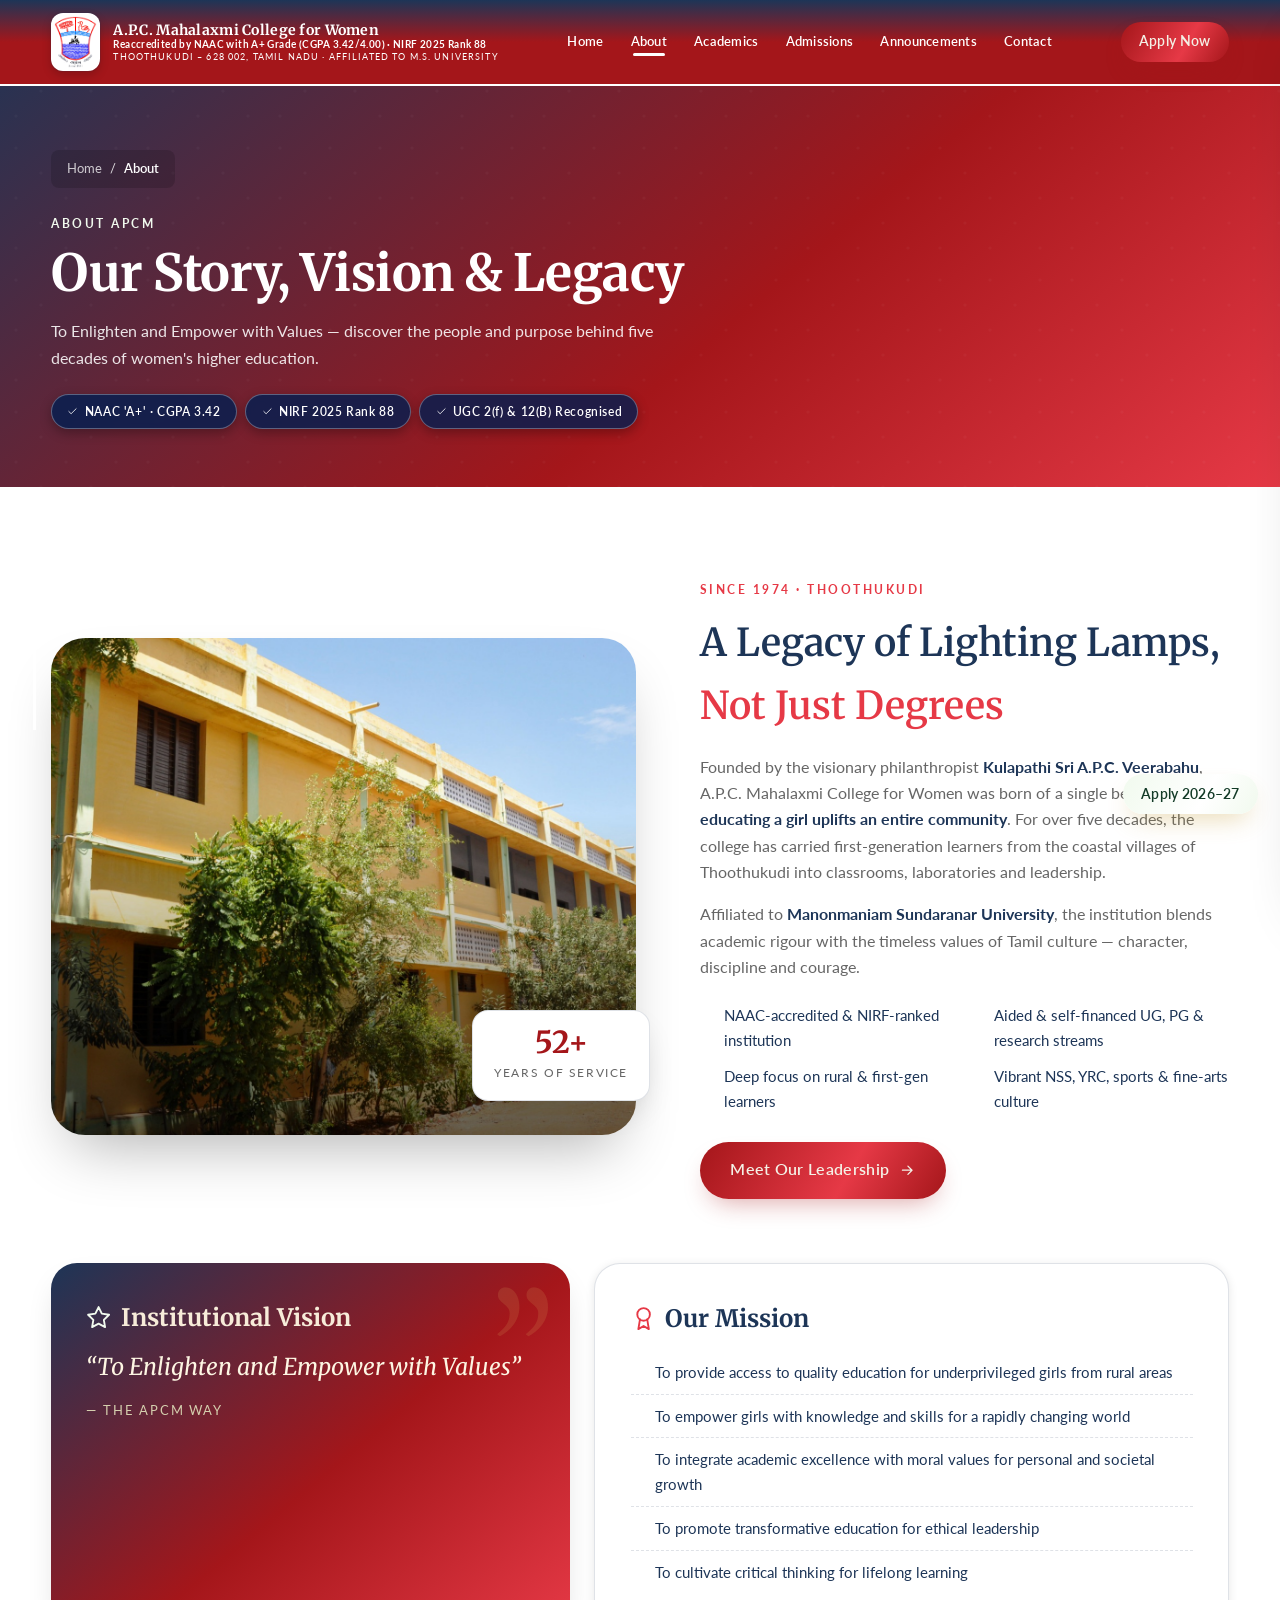
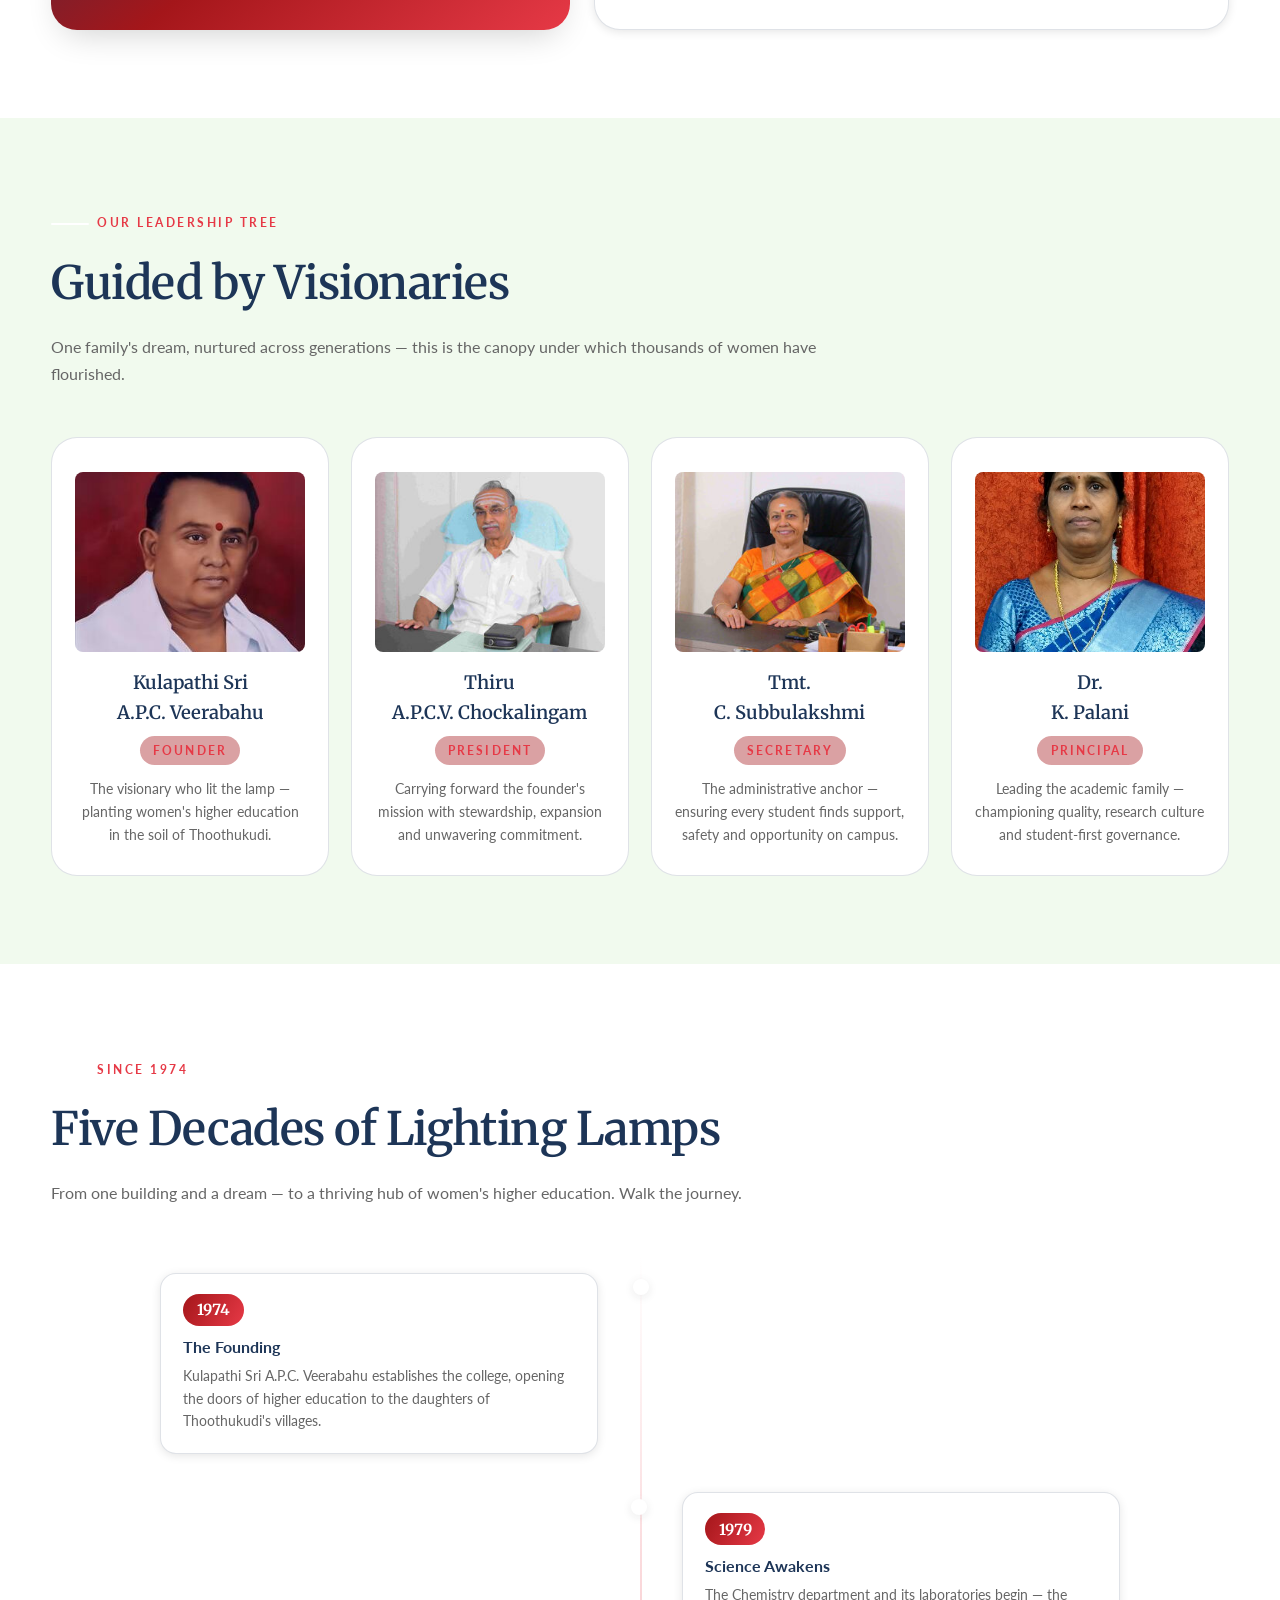
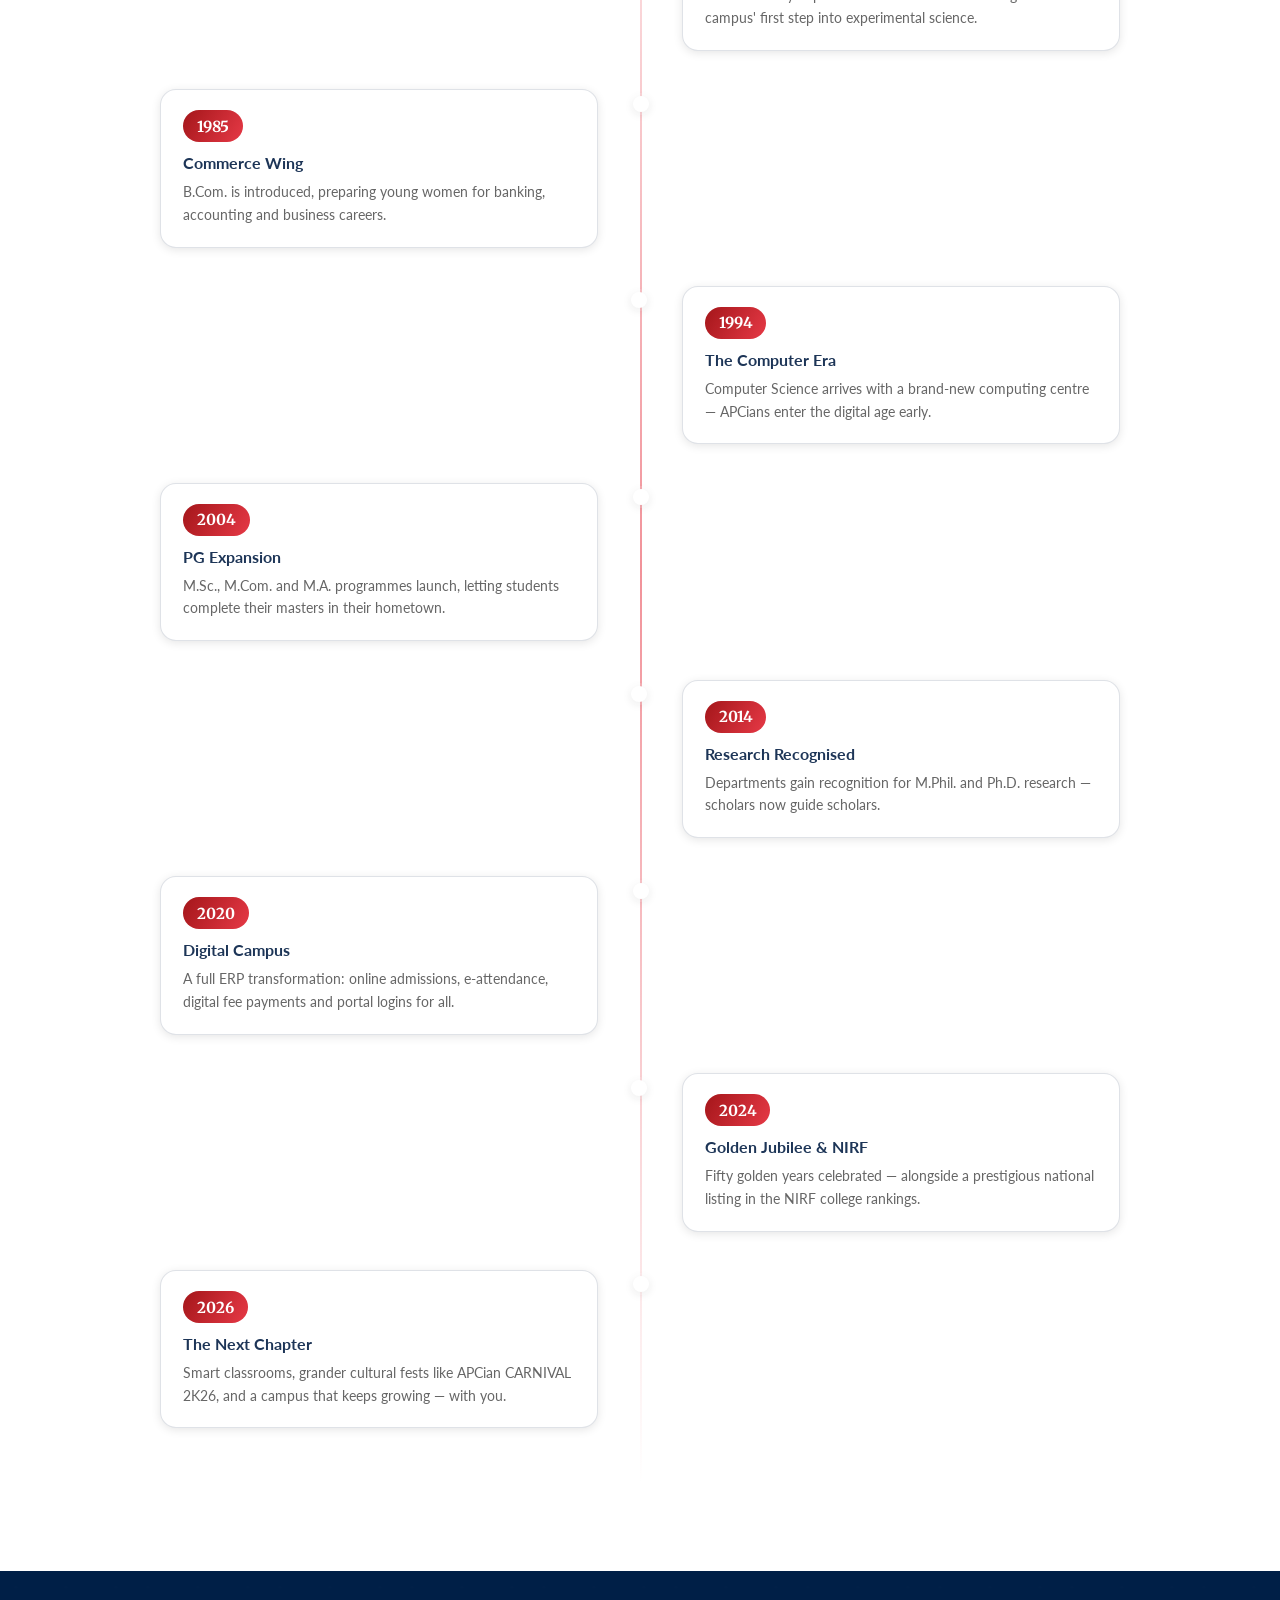
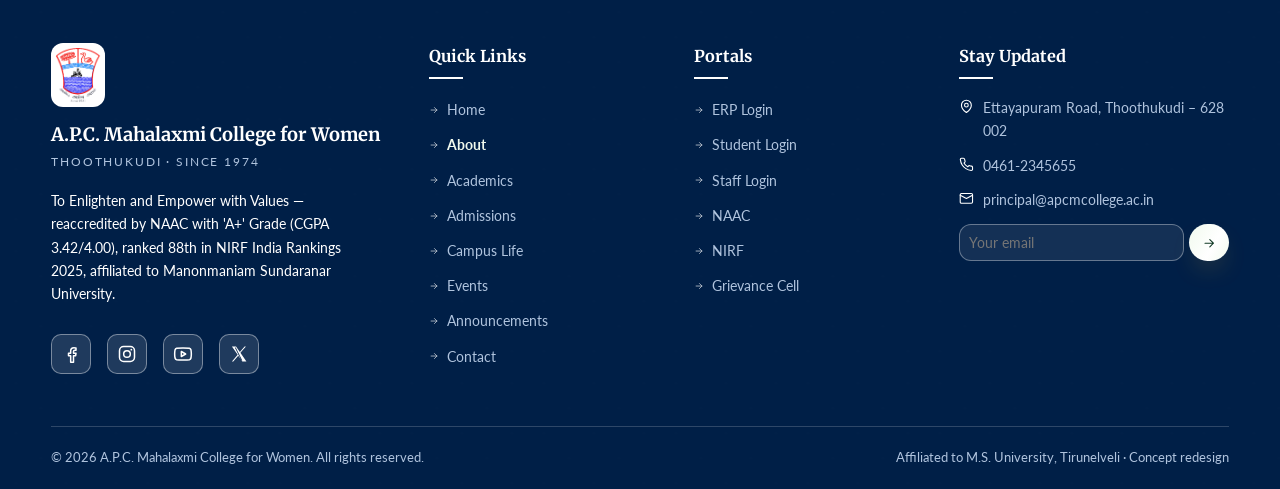
==== commit dcfad68a: "upgrade" ====
--- a/about.html
+++ b/about.html
@@ -349,24 +349,6 @@
   </div>
 </div>
 
-<!-- ============ APCM ASSIST CHATBOT ============ -->
-<button id="botFab" aria-label="Chat with APCM Assist">
-  <svg class="icon" style="width:26px;height:26px"><use href="#i-bot"/></svg>
-  <span class="bot-dot"></span>
-</button>
-<div id="botPanel" role="dialog" aria-label="APCM Assist chat">
-  <div class="bot-head">
-    <span class="bot-avatar"><svg class="icon" style="width:20px;height:20px"><use href="#i-bot"/></svg></span>
-    <div><b>APCM Assist</b><span>Campus helpdesk · replies instantly</span></div>
-    <button id="botClose" aria-label="Close chat"><svg class="icon" style="width:18px;height:18px"><use href="#i-x"/></svg></button>
-  </div>
-  <div class="bot-msgs" id="botMsgs"></div>
-  <div class="bot-chips" id="botChips"></div>
-  <form id="botForm">
-    <input id="botInput" type="text" placeholder="Ask about admissions, courses…" autocomplete="off" aria-label="Type your question">
-    <button type="submit" aria-label="Send"><svg class="icon" style="width:18px;height:18px"><use href="#i-send"/></svg></button>
-  </form>
-</div>
 
 <!-- ============ TOAST / LIGHTBOX ============ -->
 <div id="toast" role="status"><svg class="icon"><use href="#i-check"/></svg><span id="toastMsg"></span></div>
--- a/apcm-redesign/css/style.css
+++ b/apcm-redesign/css/style.css
@@ -93,7 +93,7 @@
   position:relative;overflow:hidden;isolation:isolate;
   transition:transform .3s var(--ease),box-shadow .3s var(--ease),background .3s;
 }
-.btn:active{transform:scale(.97)}
+.btn:active{transform:scale(.97);box-shadow:0 0 12px rgba(164,22,26,.4)}
 .btn .icon{transition:transform .3s var(--ease)}
 .btn:hover .icon{transform:translateX(4px)}
 .btn-primary{background:linear-gradient(120deg,var(--maroon),var(--maroon-2) 60%,var(--maroon));color:#f4f1e6;box-shadow:0 12px 26px -10px var(--maroon-glow)}
@@ -101,9 +101,9 @@
 .btn-primary:hover{transform:translateY(-3px);box-shadow:0 18px 34px -10px var(--maroon-glow)}
 .btn-primary:hover::after{transform:translateX(110%)}
 .btn-gold{background:linear-gradient(120deg,var(--gold-2),var(--gold) 60%,var(--gold-2));color:#123a26;box-shadow:0 12px 26px -10px rgba(195,154,46,.45)}
-.btn-gold:hover{transform:translateY(-3px)}
+.btn-gold:hover{transform:translateY(-3px);box-shadow:0 0 25px rgba(195,154,46,.5), 0 18px 34px -10px rgba(195,154,46,.45)}
 .btn-ghost{border:1.5px solid var(--line);color:var(--ink);background:color-mix(in srgb,var(--card) 60%,transparent);backdrop-filter:blur(6px)}
-.btn-ghost:hover{border-color:var(--gold);color:var(--maroon);transform:translateY(-3px)}
+.btn-ghost:hover{border-color:var(--gold);color:var(--maroon);transform:translateY(-3px);box-shadow:0 0 18px rgba(195,154,46,.35)}
 [data-theme="dark"] .btn-ghost:hover{color:var(--gold-2)}
 .btn-sm{padding:.55rem 1.15rem;font-size:.86rem}
 
@@ -167,8 +167,10 @@
   display:flex;
   align-items:center;
   justify-content:space-between;
-  height:var(--nav-h);
-  gap:2rem;
+  height:auto;
+  min-height:70px;
+  gap:1rem;
+  padding:0.8rem 0;
 }
 .brand{
   display:flex;
@@ -177,22 +179,23 @@
   min-width:fit-content;
   flex:0 0 auto;
 }
-.brand svg{height:56px;width:56px;flex:none;filter:drop-shadow(0 2px 6px rgba(0,0,0,.35))}
+.brand svg{height:48px;width:48px;flex:none;filter:drop-shadow(0 2px 6px rgba(0,0,0,.35))}
 .brand-txt{line-height:1.3;min-width:0;display:grid}
-.brand-txt b{font-family:var(--font-d);font-size:clamp(.95rem,1.35vw,1.18rem);color:#ffffff;white-space:nowrap;overflow:hidden;text-overflow:ellipsis;letter-spacing:.02em}
-.brand-txt i{font-style:normal;font-size:.72rem;font-weight:700;color:#ffffff;letter-spacing:.04em;white-space:nowrap;overflow:hidden;text-overflow:ellipsis}
-.brand-txt span{font-size:.66rem;letter-spacing:.13em;text-transform:uppercase;color:#ffffff;white-space:nowrap;overflow:hidden;text-overflow:ellipsis}
+.brand-txt b{font-family:var(--font-d);font-size:clamp(.85rem,1.1vw,1rem);color:#ffffff;white-space:nowrap;overflow:hidden;text-overflow:ellipsis;letter-spacing:.02em}
+.brand-txt i{font-style:normal;font-size:.6rem;font-weight:700;color:#ffffff;letter-spacing:.04em;white-space:nowrap;overflow:hidden;text-overflow:ellipsis}
+.brand-txt span{font-size:.55rem;letter-spacing:.13em;text-transform:uppercase;color:#ffffff;white-space:nowrap;overflow:hidden;text-overflow:ellipsis}
 .nav-menu{
   display:flex;
-  gap:0rem;
+  gap:0;
   margin:0;
   justify-content:center;
   flex:1;
+  flex-wrap:nowrap;
 }
 .nav-menu>li{position:relative}
 .nav-menu>li>a{
-  display:inline-flex;align-items:center;gap:.32rem;padding:.7rem 1rem;border-radius:0;
-  font-size:.88rem;font-weight:600;color:#ffffff;transition:.25s;position:relative;
+  display:inline-flex;align-items:center;gap:.32rem;padding:.5rem 0.85rem;border-radius:0;
+  font-size:.82rem;font-weight:600;color:#ffffff;transition:.25s;position:relative;
   letter-spacing:.02em;
 }
 .nav-menu>li>a:hover{color:#ffffff}
@@ -221,15 +224,29 @@
   width:40px;height:40px;border-radius:12px;border:1px solid var(--line);display:grid;place-items:center;
   background:var(--card);transition:.25s;color:var(--ink);
 }
-.icon-btn:hover{border-color:var(--gold);color:var(--maroon);transform:translateY(-2px)}
+.icon-btn:hover{border-color:var(--gold);color:var(--maroon);transform:translateY(-2px);box-shadow:0 0 15px rgba(195,154,46,.4)}
 [data-theme="dark"] .icon-btn:hover{color:var(--gold-2)}
 #burger{display:none;background:transparent;border-color:#ffffff;color:#ffffff}
 #burger:hover{border-color:#ffffff;color:#ffffff}
-@media(max-width:1320px){
-  .nav-menu,#applyNavBtn{display:none}
+@media(max-width:1024px){
+  .nav-menu{
+    display:flex !important;
+    gap:0;
+    flex-wrap:nowrap;
+  }
+  .nav-menu>li>a{
+    padding:.5rem 0.6rem;
+    font-size:.7rem;
+  }
+  #applyNavBtn{display:none}
   #burger{display:grid}
 }
-@media(max-width:620px){.brand-txt i,.brand-txt span{display:none}}
+@media(max-width:768px){
+  .nav-menu{
+    display:none !important;
+  }
+  #burger{display:grid}
+}
 
 /* mobile drawer */
 .drawer{
@@ -492,7 +509,7 @@
   content:"";position:absolute;inset:0 0 auto;height:5px;
   background:linear-gradient(90deg,var(--gold),var(--maroon-2),var(--gold));opacity:0;transition:.4s;
 }
-.tree-card:hover{transform:translateY(-9px);box-shadow:var(--shadow-m)}
+.tree-card:hover{transform:translateY(-9px);box-shadow:0 0 18px rgba(195,154,46,.4), var(--shadow-m)}
 .tree-card:hover::before{opacity:1}
 .medallion{
   width:100px;height:100px;margin:0 auto 1.1rem;border-radius:32px;display:grid;place-items:center;
@@ -517,8 +534,8 @@
 }
 .tab small{font-size:.72rem;background:var(--gold-soft);color:var(--maroon-2);padding:.05rem .5rem;border-radius:999px;font-weight:700}
 [data-theme="dark"] .tab small{color:var(--gold-2)}
-.tab:hover{border-color:var(--gold);transform:translateY(-2px)}
-.tab.active{background:linear-gradient(120deg,var(--maroon),var(--maroon-2));color:#fdf0dd;border-color:transparent;box-shadow:0 10px 22px -8px var(--maroon-glow)}
+.tab:hover{border-color:var(--gold);transform:translateY(-2px);box-shadow:0 0 12px rgba(195,154,46,.35)}
+.tab.active{background:linear-gradient(120deg,var(--maroon),var(--maroon-2));color:#fdf0dd;border-color:transparent;box-shadow:0 0 20px rgba(164,22,26,.5), 0 10px 22px -8px var(--maroon-glow)}
 .tab.active small{background:rgba(255,255,255,.18);color:#fdf6e3}
 .prog-grid{display:grid;grid-template-columns:repeat(3,1fr);gap:1.4rem}
 @media(max-width:980px){.prog-grid{grid-template-columns:repeat(2,1fr)}}
@@ -530,7 +547,7 @@
   animation:cardIn .5s var(--ease) both;
 }
 @keyframes cardIn{from{opacity:0;transform:translateY(22px) scale(.97)}to{opacity:1;transform:none}}
-.prog-card:hover{transform:translateY(-8px);box-shadow:var(--shadow-m);border-color:color-mix(in srgb,var(--gold) 55%,var(--line))}
+.prog-card:hover{transform:translateY(-8px);box-shadow:0 0 18px rgba(195,154,46,.35), var(--shadow-m);border-color:color-mix(in srgb,var(--gold) 55%,var(--line))}
 .pc-top{display:flex;justify-content:space-between;align-items:flex-start;gap:.6rem}
 .pc-ic{
   width:54px;height:54px;border-radius:16px;display:grid;place-items:center;flex:none;
@@ -557,21 +574,6 @@
 .why-grid{display:grid;grid-template-columns:repeat(3,1fr);gap:1.4rem}
 @media(max-width:980px){.why-grid{grid-template-columns:repeat(2,1fr)}}
 @media(max-width:600px){.why-grid{grid-template-columns:1fr}}
-.why-card{
-  padding:1.9rem;border-radius:var(--r-l);background:var(--card);border:1px solid var(--line);
-  transition:.4s var(--ease);position:relative;overflow:hidden;
-}
-.why-card::after{
-  content:"";position:absolute;right:-30px;bottom:-30px;width:120px;height:120px;border-radius:50%;
-  background:radial-gradient(circle,var(--gold-soft),transparent 70%);transition:.5s;
-}
-.why-card:hover{transform:translateY(-7px);box-shadow:var(--shadow-m)}
-.why-card:hover::after{transform:scale(1.7)}
-.why-num{font-family:var(--font-d);font-size:.85rem;color:var(--gold);letter-spacing:.2em;margin-bottom:1rem;display:block}
-.why-card h3{font-family:var(--font-d);font-size:1.22rem;margin-bottom:.5rem;font-weight:600;display:flex;gap:.6rem;align-items:center}
-.why-card h3 .icon{color:var(--maroon-2);width:1.15em;height:1.15em}
-[data-theme="dark"] .why-card h3 .icon{color:var(--gold-2)}
-.why-card p{font-size:.9rem;color:var(--muted)}
 
 /* facility band */
 .facility{display:grid;grid-template-columns:repeat(4,1fr);gap:1.2rem;margin-top:3.6rem}
@@ -613,7 +615,7 @@
   padding:.5rem 1rem;border-radius:999px;border:1.5px solid var(--line);font-size:.84rem;font-weight:600;
   background:var(--bg);transition:.25s;
 }
-.chip-int:hover{border-color:var(--gold);transform:translateY(-2px)}
+.chip-int:hover{border-color:var(--gold);transform:translateY(-2px);box-shadow:0 0 12px rgba(195,154,46,.35)}
 .chip-int.on{background:var(--gold);border-color:var(--gold);color:#123a26}
 .finder-btns{display:flex;gap:.7rem;margin-top:1.7rem;flex-wrap:wrap}
 .finder-out{display:grid;gap:1rem;align-content:start;min-height:280px}
@@ -690,7 +692,7 @@
   background:var(--card);border:1px solid var(--line);border-radius:var(--r-m);padding:1.25rem 1.4rem;
   box-shadow:var(--shadow-s);display:inline-block;text-align:left;transition:.35s var(--ease);
 }
-.tl-card:hover{transform:translateY(-5px) scale(1.015);box-shadow:var(--shadow-m);border-color:var(--gold)}
+.tl-card:hover{transform:translateY(-5px) scale(1.015);box-shadow:0 0 15px rgba(195,154,46,.35), var(--shadow-m);border-color:var(--gold)}
 .tl-year{
   display:inline-block;font-family:var(--font-d);font-size:.95rem;font-weight:700;color:#fff;
   background:linear-gradient(120deg,var(--maroon),var(--maroon-2));padding:.22rem .85rem;border-radius:999px;margin-bottom:.5rem;
@@ -704,42 +706,7 @@
 }
 .tl-item[data-reveal]{transition-delay:0s}
 
-/* ---------- 15. EVENTS SLIDER ---------- */
-.evt-shell{position:relative}
-.evt-vp{overflow:hidden;margin:0 -6px;padding:6px}
-.evt-track{display:flex;gap:1.4rem;transition:transform .65s var(--ease)}
-.evt-card{
-  flex:0 0 calc((100% - 2.8rem)/3);min-width:0;background:var(--card);border:1px solid var(--line);
-  border-radius:var(--r-l);overflow:hidden;display:flex;flex-direction:column;
-  transition:transform .4s var(--ease),box-shadow .4s var(--ease);
-}
-@media(max-width:980px){.evt-card{flex-basis:calc((100% - 1.4rem)/2)}}
-@media(max-width:640px){.evt-card{flex-basis:100%}}
-.evt-card:hover{transform:translateY(-7px);box-shadow:var(--shadow-m)}
-.evt-head{display:flex;gap:1rem;padding:1.3rem 1.3rem 0;align-items:center}
-.evt-date{
-  width:64px;height:70px;flex:none;border-radius:14px;display:grid;place-content:center;text-align:center;
-  background:linear-gradient(160deg,var(--maroon),var(--maroon-2));color:#fff;box-shadow:var(--shadow-s);
-}
-.evt-date b{font-family:var(--font-d);font-size:1.5rem;line-height:1;color:var(--gold-2)}
-.evt-date span{font-size:.68rem;letter-spacing:.14em;text-transform:uppercase}
-.evt-cat{font-size:.72rem;font-weight:700;letter-spacing:.12em;text-transform:uppercase;color:var(--gold)}
-.evt-head h3{font-family:var(--font-d);font-size:1.08rem;line-height:1.3;margin-top:.2rem}
-.evt-card p{padding:.9rem 1.3rem 0;font-size:.88rem;color:var(--muted);flex:1}
-.evt-foot{display:flex;justify-content:space-between;align-items:center;padding:1rem 1.3rem 1.25rem;font-size:.8rem;color:var(--muted)}
-.evt-foot a{display:inline-flex;gap:.35rem;align-items:center;font-weight:700;color:var(--maroon-2);font-size:.85rem}
-[data-theme="dark"] .evt-foot a{color:var(--gold-2)}
-.evt-foot a:hover .icon{transform:translateX(4px)}
-.evt-foot .icon{transition:transform .3s;width:.85em;height:.85em}
-.evt-nav{display:flex;gap:.6rem;justify-content:center;margin-top:2rem;align-items:center}
-.evt-arrow{
-  width:46px;height:46px;border-radius:50%;border:1px solid var(--line);display:grid;place-items:center;
-  background:var(--card);transition:.3s;
-}
-.evt-arrow:hover{background:var(--maroon);color:#fff;border-color:var(--maroon)}
-.evt-dots{display:flex;gap:.45rem}
-.evt-dots button{width:9px;height:9px;border-radius:99px;background:var(--line);transition:.3s}
-.evt-dots button.on{width:26px;background:linear-gradient(90deg,var(--gold),var(--maroon-2))}
+/* ---------- 15. EVENTS SLIDER - Home Page Events Carousel ---------- */
 
 /* ---------- 16. ANNOUNCEMENTS ---------- */
 .ann-grid{display:grid;grid-template-columns:1fr 1fr;gap:1.1rem;max-width:1000px;margin:0 auto}
@@ -748,7 +715,7 @@
   display:flex;gap:1rem;align-items:flex-start;background:var(--card);border:1px solid var(--line);
   border-radius:var(--r-m);padding:1.15rem 1.3rem;transition:.35s var(--ease);cursor:pointer;
 }
-.ann-item:hover{transform:translateX(6px);border-color:var(--gold);box-shadow:var(--shadow-s)}
+.ann-item:hover{transform:translateX(6px);border-color:var(--gold);box-shadow:0 0 15px rgba(195,154,46,.3), var(--shadow-s)}
 .ann-date{
   flex:none;text-align:center;background:var(--gold-soft);border:1px solid var(--gold);border-radius:12px;
   padding:.5rem .7rem;line-height:1.15;
@@ -763,28 +730,35 @@
 .ann-more{text-align:center;margin-top:2.2rem}
 
 /* ---------- 17. ADMISSIONS ---------- */
-#admissions{background:linear-gradient(160deg,var(--maroon-3),var(--maroon) 70%);color:#eef0e4;overflow:hidden}
-#admissions .section-head h2{color:#fff}
-#admissions .section-head .sub{color:#d8d2b8}
+#admissions{background:#FFFFFF;color:var(--ink);overflow:hidden}
+#admissions .section-head h2{color:var(--ink)}
+#admissions .section-head .sub{color:var(--muted)}
 #admissions .kicker{color:var(--gold-2)}
 .steps{display:grid;grid-template-columns:repeat(5,1fr);gap:1rem;counter-reset:step;margin-top:1rem}
 @media(max-width:1020px){.steps{grid-template-columns:repeat(3,1fr)}}
 @media(max-width:640px){.steps{grid-template-columns:1fr 1fr}}
 @media(max-width:440px){.steps{grid-template-columns:1fr}}
 .step{
-  background:rgba(255,244,222,.06);border:1px solid rgba(230,197,103,.25);border-radius:var(--r-l);
+  background:#f5f0e8;border:1px solid rgba(230,197,103,.3);border-radius:var(--r-l);
   padding:1.6rem 1.2rem;position:relative;transition:.35s var(--ease);
 }
-.step:hover{background:rgba(255,244,222,.11);transform:translateY(-6px)}
+.step:hover{background:#ede5d3;transform:translateY(-6px)}
 .step i{
-  font-family:var(--font-d);font-style:normal;font-size:2rem;color:var(--gold-2);display:block;line-height:1;
-}
-.step h4{font-size:1rem;margin:.7rem 0 .35rem;color:#fff}
-.step p{font-size:.82rem;color:#d9c19e}
+  font-family:var(--font-d);font-style:normal;font-size:2rem;color:#ffffff;display:block;line-height:1;
+  width:4.2rem;height:4.2rem;border-radius:50%;display:flex;align-items:center;justify-content:center;
+  font-weight:700;margin-bottom:0.8rem;
+}
+.step:nth-child(1) i{background:#A4161A}
+.step:nth-child(2) i{background:#E63946}
+.step:nth-child(3) i{background:#F77F88}
+.step:nth-child(4) i{background:#D9614D}
+.step:nth-child(5) i{background:#B85C4A}
+.step h4{font-size:1rem;margin:.7rem 0 .35rem;color:var(--maroon-2)}
+.step p{font-size:.82rem;color:var(--muted)}
 .scholar-chips{display:flex;flex-wrap:wrap;gap:.6rem;justify-content:center;margin:3rem 0 2rem}
 .scholar-chips span{
   display:inline-flex;gap:.45rem;align-items:center;padding:.55rem 1.1rem;border-radius:999px;
-  border:1px dashed rgba(230,197,103,.5);font-size:.85rem;color:#e6e4ce;
+  border:1px dashed rgba(230,197,103,.5);font-size:.85rem;color:var(--maroon-2);
 }
 .scholar-chips .icon{color:var(--gold-2);width:.95em;height:.95em}
 .adm-cta{display:flex;gap:.9rem;justify-content:center;flex-wrap:wrap}
@@ -886,11 +860,12 @@
 .f-brand p{font-size:.88rem;color:#ffffff;margin-top:1rem;max-width:300px}
 .socials{display:flex;gap:1rem;margin-top:1.8rem}
 .socials a{
-  width:50px;height:50px;border-radius:14px;display:grid;place-items:center;
+  width:40px;height:40px;border-radius:10px;display:flex;align-items:center;justify-content:center;
   border:1.5px solid rgba(255,255,255,.4);color:#ffffff;transition:.3s;background:rgba(255,255,255,.12);
 }
+}
 .socials a:hover{background:#ffffff;color:#001f47;transform:translateY(-4px);border-color:#ffffff}
-.socials a .icon{width:26px;height:26px}
+.socials a .icon{width:20px;height:20px;display:block;margin:auto}
 .f-col h4{font-family:var(--font-d);color:#ffffff;font-size:1.02rem;margin-bottom:1.1rem;position:relative;padding-bottom:.55rem}
 .f-col h4::after{content:"";position:absolute;left:0;bottom:0;width:34px;height:2px;background:#ffffff}
 .f-col li{margin-bottom:.55rem}
@@ -973,8 +948,8 @@
 .ann-search input{border:0;background:none;flex:1;font:inherit;font-size:.92rem;color:var(--ink);outline:none}
 .ann-chips{display:flex;gap:.4rem;flex-wrap:wrap}
 .chip-cat{padding:.42rem .95rem;border-radius:999px;border:1.5px solid var(--line);font-size:.8rem;font-weight:600;background:var(--bg);transition:.25s}
-.chip-cat:hover{border-color:var(--gold);transform:translateY(-2px)}
-.chip-cat.on{background:linear-gradient(120deg,var(--maroon),var(--maroon-2));color:#fdf0dd;border-color:transparent}
+.chip-cat:hover{border-color:var(--gold);transform:translateY(-2px);box-shadow:0 0 12px rgba(195,154,46,.35)}
+.chip-cat.on{background:linear-gradient(120deg,var(--maroon),var(--maroon-2));color:#fdf0dd;border-color:transparent;box-shadow:0 0 18px rgba(164,22,26,.5)}
 .ann-count{font-size:.76rem;color:var(--muted);letter-spacing:.06em;margin-left:auto;white-space:nowrap}
 .ann-cat{font-style:normal;color:var(--gold);font-weight:700}
 .ann-cat-pill{display:inline-block;background:var(--gold-soft);color:var(--gold);font-size:.7rem;font-weight:800;letter-spacing:.12em;text-transform:uppercase;padding:.28rem .75rem;border-radius:999px;margin-right:.5rem}
@@ -982,74 +957,6 @@
 .ann-item[data-reveal]{opacity:0;transform:translateY(18px);animation:cardIn .5s var(--ease) forwards;animation-delay:inherit}
 .ann-more{display:flex;gap:.7rem;justify-content:center;flex-wrap:wrap}
 
-/* ---------- 24. APCM ASSIST CHATBOT ---------- */
-#botFab{
-  position:fixed;right:22px;bottom:22px;width:58px;height:58px;border-radius:20px;z-index:850;
-  background:linear-gradient(140deg,var(--maroon),var(--maroon-2));color:var(--gold-2);
-  display:grid;place-items:center;box-shadow:var(--shadow-l);transition:.35s var(--ease);
-}
-#botFab:hover{transform:translateY(-4px) scale(1.05)}
-#botFab .bot-dot{
-  position:absolute;top:-2px;right:-2px;width:14px;height:14px;border-radius:50%;
-  background:var(--gold);border:2.5px solid var(--bg);animation:ping 2s ease-in-out infinite;
-}
-@keyframes ping{0%,100%{transform:scale(1)}50%{transform:scale(1.35)}}
-#botPanel{
-  position:fixed;right:22px;bottom:94px;z-index:860;width:min(380px,calc(100vw - 44px));
-  height:min(520px,70vh);display:flex;flex-direction:column;
-  background:var(--card);border:1px solid var(--line);border-radius:var(--r-l);box-shadow:var(--shadow-l);
-  opacity:0;visibility:hidden;transform:translateY(24px) scale(.96);transform-origin:bottom left;
-  transition:.4s var(--ease);overflow:hidden;
-}
-#botPanel.on{opacity:1;visibility:visible;transform:none}
-.bot-head{
-  display:flex;align-items:center;gap:.75rem;padding:1rem 1.1rem;
-  background:linear-gradient(120deg,var(--maroon-3),var(--maroon));color:#f4f1e6;
-}
-.bot-avatar{
-  width:40px;height:40px;border-radius:14px;display:grid;place-items:center;flex:none;
-  background:rgba(230,197,103,.16);border:1px solid rgba(230,197,103,.4);color:var(--gold-2);
-}
-.bot-head div{flex:1;line-height:1.25}
-.bot-head b{font-size:.95rem;display:block}
-.bot-head span{font-size:.72rem;color:#d9c2a0}
-.bot-head button{color:#e9dfc0;opacity:.8;transition:.25s}
-.bot-head button:hover{opacity:1;transform:rotate(90deg)}
-.bot-msgs{flex:1;overflow-y:auto;padding:1.1rem;display:flex;flex-direction:column;gap:.7rem;background:var(--bg-soft)}
-.b-msg{
-  max-width:86%;padding:.7rem .95rem;border-radius:16px 16px 16px 4px;font-size:.87rem;line-height:1.55;
-  background:var(--card);border:1px solid var(--line);box-shadow:var(--shadow-s);
-  animation:cardIn .35s var(--ease) both;align-self:flex-start;
-}
-.b-msg b{color:var(--maroon-2)}
-[data-theme="dark"] .b-msg b{color:var(--gold-2)}
-.b-msg.me{align-self:flex-end;background:linear-gradient(120deg,var(--maroon),var(--maroon-2));color:#fdf0dd;border-radius:16px 16px 4px 16px;border:0}
-.b-msg.me b{color:var(--gold-2)}
-.b-msg.typing{display:flex;gap:.35rem;padding:.9rem 1rem}
-.b-msg.typing i{width:7px;height:7px;border-radius:50%;background:var(--gold);animation:bob2 1s ease-in-out infinite}
-.b-msg.typing i:nth-child(2){animation-delay:.15s}
-.b-msg.typing i:nth-child(3){animation-delay:.3s}
-@keyframes bob2{0%,100%{transform:translateY(0);opacity:.5}50%{transform:translateY(-5px);opacity:1}}
-.bot-chips{display:flex;gap:.4rem;padding:.65rem .9rem;overflow-x:auto;border-top:1px solid var(--line);background:var(--card);scrollbar-width:none}
-.bot-chips::-webkit-scrollbar{display:none}
-.bot-chips button{
-  flex:none;font-size:.76rem;font-weight:700;padding:.42rem .9rem;border-radius:999px;
-  border:1.5px solid var(--gold);color:var(--maroon-2);transition:.25s;
-}
-[data-theme="dark"] .bot-chips button{color:var(--gold-2)}
-.bot-chips button:hover{background:var(--gold);color:#123a26}
-#botForm{display:flex;gap:.6rem;padding:.8rem .9rem;border-top:1px solid var(--line);background:var(--card)}
-#botForm input{
-  flex:1;border:1.5px solid var(--line);border-radius:999px;padding:.65rem 1.1rem;font:inherit;font-size:.9rem;
-  background:var(--bg);color:var(--ink);outline:none;transition:.3s;
-}
-#botForm input:focus{border-color:var(--gold);box-shadow:0 0 0 4px var(--gold-soft)}
-#botForm button{
-  width:44px;height:44px;border-radius:50%;flex:none;display:grid;place-items:center;
-  background:linear-gradient(140deg,var(--maroon),var(--maroon-2));color:var(--gold-2);transition:.25s;
-}
-#botForm button:hover{transform:scale(1.08) rotate(8deg)}
-@media(max-width:640px){#botFab{right:14px;bottom:14px}#botPanel{right:14px;bottom:82px;width:calc(100vw - 28px)}}
 
 /* reduced motion */
 @media (prefers-reduced-motion:reduce){
@@ -1057,8 +964,9 @@
   .seal .spin,.h-card,.scroll-cue span::after{animation:none!important}
 }
 
+
 /* print nicety */
-@media print{.site-header,.ticker,#toTop,.float-apply,#botFab,#botPanel,.hero-cta,.finder-btns{display:none!important}}
+@media print{.site-header,.ticker,#toTop,.float-apply,.hero-cta,.finder-btns,#chatBtn,#chatWindow{display:none!important}}
 
 /* ---------- 27. LOGO IMAGES ---------- */
 .brand-logo{height:58px;width:auto;background:#fff;border-radius:12px;padding:3px;box-shadow:0 0 0 1px var(--line),0 4px 10px rgba(0,0,0,.18);flex:none}
@@ -1071,6 +979,42 @@
 .vid{
   position:relative;border-radius:var(--r-l);overflow:hidden;aspect-ratio:16/9;min-height:300px;
   box-shadow:var(--shadow-m);border:1px solid var(--line);cursor:pointer;background:#1D3557;display:flex;align-items:center;justify-content:center;
+}
+.vid iframe{
+  width:100% !important;
+  height:100% !important;
+}
+/* Fullscreen video */
+.vid:-webkit-full-screen{
+  width:100vw !important;
+  height:100vh !important;
+  aspect-ratio:auto;
+  border-radius:0;
+}
+.vid:-moz-full-screen{
+  width:100vw !important;
+  height:100vh !important;
+  aspect-ratio:auto;
+  border-radius:0;
+}
+.vid:fullscreen{
+  width:100vw !important;
+  height:100vh !important;
+  aspect-ratio:auto;
+  border-radius:0;
+}
+/* Fullscreen iframe */
+iframe:-webkit-full-screen{
+  width:100vw !important;
+  height:100vh !important;
+}
+iframe:-moz-full-screen{
+  width:100vw !important;
+  height:100vh !important;
+}
+iframe:fullscreen{
+  width:100vw !important;
+  height:100vh !important;
 }
 .vid img{width:100%;height:100%;object-fit:cover;opacity:.92;transition:transform .8s var(--ease),opacity .4s}
 .vid:hover img{transform:scale(1.04);opacity:.8}
@@ -1101,14 +1045,14 @@
 /* ---------- 29. BROCHURE BAR ---------- */
 .brochure{
   margin-top:2.7rem;display:flex;align-items:center;gap:1.4rem;flex-wrap:wrap;justify-content:space-between;
-  background:rgba(255,255,255,.06);border:1px solid rgba(233,200,119,.35);border-radius:var(--r-l);
-  padding:1.35rem 1.7rem;backdrop-filter:blur(6px);
+  background:#f5f0e8;border:1px solid rgba(230,197,103,.3);border-radius:var(--r-l);
+  padding:1.35rem 1.7rem;
 }
 .brochure>div{display:flex;gap:1rem;align-items:center}
 .bro-ic{width:50px;height:50px;flex:none;border-radius:14px;display:grid;place-items:center;background:linear-gradient(140deg,var(--gold-2),var(--gold));color:#3a2b05}
 .bro-ic .icon{width:24px;height:24px}
-.brochure b{color:#fbfaf3;font-size:1.03rem;display:block;line-height:1.3}
-.brochure small{color:#d3cfae;font-size:.8rem}
+.brochure b{color:var(--maroon-2);font-size:1.03rem;display:block;line-height:1.3}
+.brochure small{color:var(--muted);font-size:.8rem}
 .bro-btns{display:flex;gap:.6rem;flex-wrap:wrap}
 
 
@@ -1136,7 +1080,7 @@
 }
 .amenity-card:hover{
   transform:translateY(-8px);
-  box-shadow:var(--shadow-m);
+  box-shadow:0 0 18px rgba(195,154,46,.35), var(--shadow-m);
   border-color:color-mix(in srgb,var(--gold) 55%,var(--line));
 }
 .amenity-icon{
@@ -1165,8 +1109,6 @@
   line-height:1.6;
 }
 
-
-<<<<<<< HEAD
 /* ---------- 30. INTERIOR PAGE HERO + BREADCRUMB ---------- */
 .page-hero{
   position:relative;overflow:hidden;text-align:left;color:#fff;
@@ -1178,7 +1120,7 @@
   background-image:url("data:image/svg+xml,%3Csvg xmlns='http://www.w3.org/2000/svg' width='132' height='132' viewBox='0 0 132 132'%3E%3Cg fill='%23ffffff' fill-opacity='.06'%3E%3Ccircle cx='16' cy='16' r='1.6'/%3E%3Ccircle cx='66' cy='16' r='1.6'/%3E%3Ccircle cx='116' cy='16' r='1.6'/%3E%3Ccircle cx='41' cy='41' r='1.6'/%3E%3Ccircle cx='91' cy='41' r='1.6'/%3E%3Ccircle cx='16' cy='66' r='1.6'/%3E%3Ccircle cx='66' cy='66' r='1.6'/%3E%3Ccircle cx='116' cy='66' r='1.6'/%3E%3Ccircle cx='41' cy='91' r='1.6'/%3E%3Ccircle cx='91' cy='91' r='1.6'/%3E%3Ccircle cx='16' cy='116' r='1.6'/%3E%3Ccircle cx='66' cy='116' r='1.6'/%3E%3Ccircle cx='116' cy='116' r='1.6'/%3E%3C/g%3E%3C/svg%3E");
 }
 .page-hero .container{position:relative;z-index:2}
-.breadcrumb{display:flex;align-items:center;gap:.5rem;font-size:.82rem;color:rgba(255,255,255,.75);margin-bottom:1.3rem;flex-wrap:wrap}
+.breadcrumb{display:flex;align-items:center;gap:.5rem;font-size:.82rem;color:rgba(255,255,255,.85);margin-bottom:1.3rem;flex-wrap:wrap;background:rgba(0,0,0,.15);padding:.5rem 1rem;border-radius:8px;width:fit-content}
 .breadcrumb a{color:rgba(255,255,255,.75);transition:.2s}
 .breadcrumb a:hover{color:#fff}
 .breadcrumb span[aria-current]{color:#fff;font-weight:600}
@@ -1198,7 +1140,7 @@
   display:block;background:var(--card);border:1px solid var(--line);border-radius:var(--r-l);
   padding:1.5rem 1.6rem;transition:transform .35s var(--ease),box-shadow .35s var(--ease),border-color .35s;
 }
-.update-card:hover{transform:translateY(-6px);box-shadow:var(--shadow-m);border-color:color-mix(in srgb,var(--gold) 55%,var(--line))}
+.update-card:hover{transform:translateY(-6px);box-shadow:0 0 15px rgba(195,154,46,.35), var(--shadow-m);border-color:color-mix(in srgb,var(--gold) 55%,var(--line))}
 .update-card .upd-tag{
   display:inline-flex;align-items:center;gap:.4rem;font-size:.7rem;font-weight:700;letter-spacing:.1em;
   text-transform:uppercase;color:var(--maroon-2);margin-bottom:.7rem;
@@ -1230,8 +1172,6 @@
 /* ---------- 34. FOOTER ACTIVE LINK ---------- */
 .f-col a.active{color:var(--gold-2);font-weight:700}
 
-=======
->>>>>>> 83175518c0a3791b0195e63b4afc28076d3fd01e
 /* ---------- AMENITIES LEFT-RIGHT LAYOUT ---------- */
 .amenities-duo{
   display: grid;
@@ -1297,3 +1237,458 @@
   line-height:1.55;
   margin:0;
 }
+
+/* ---------- FACILITY GRID ---------- */
+.facility{
+  display:grid;
+  grid-template-columns:repeat(4,1fr);
+  gap:1.5rem;
+  margin:3rem 0;
+}
+@media(max-width:1020px){.facility{grid-template-columns:repeat(2,1fr);gap:1.2rem}}
+@media(max-width:640px){.facility{grid-template-columns:1fr;gap:1rem}}
+.fac-item{
+  position:relative;
+  border-radius:var(--r-l);
+  overflow:hidden;
+  margin:0;
+  box-shadow:var(--shadow-m);
+  transition:transform .4s var(--ease),box-shadow .4s var(--ease);
+}
+.fac-item:hover{
+  transform:translateY(-8px);
+  box-shadow:var(--shadow-l);
+}
+.fac-item img{
+  width:100%;
+  height:260px;
+  object-fit:cover;
+  display:block;
+}
+.fac-item figcaption{
+  position:absolute;
+  bottom:0;
+  left:0;
+  right:0;
+  background:linear-gradient(180deg,transparent,rgba(0,31,71,.92));
+  color:#ffffff;
+  padding:1.6rem 1.2rem 1.2rem;
+  text-align:left;
+}
+.fac-item b{
+  display:block;
+  font-size:1rem;
+  margin-bottom:.35rem;
+  font-weight:600;
+}
+.fac-item span{
+  display:block;
+  font-size:.8rem;
+  opacity:.85;
+}
+
+/* ---------- EVENTS CAROUSEL - HOME PAGE ---------- */
+#events-section{
+  background:#ffffff;
+  color:var(--ink);
+  padding:5.5rem 0;
+  position:relative;
+  overflow:hidden;
+}
+#events-section::before{
+  display:none;
+}
+#events-section .container{position:relative;z-index:1}
+.events-head{text-align:center}
+.kicker-light-home{
+  display:inline-flex;
+  align-items:center;
+  gap:.5rem;
+  font-size:.76rem;
+  font-weight:700;
+  letter-spacing:.2em;
+  text-transform:uppercase;
+  color:var(--maroon-2);
+  margin-bottom:1rem;
+  padding:.5rem 1.2rem;
+  border:1px solid var(--line);
+  border-radius:999px;
+  background:rgba(164,22,26,.06);
+  backdrop-filter:blur(6px);
+}
+.events-heading{
+  font-family:var(--font-d);
+  font-size:clamp(2rem,3.5vw,3.2rem);
+  font-weight:700;
+  color:var(--ink);
+  margin:.8rem 0 .6rem;
+  line-height:1.2;
+}
+.events-subhead{
+  font-size:clamp(0.95rem,1.1vw,1.1rem);
+  color:var(--muted);
+  margin:0;
+  line-height:1.6;
+  max-width:700px;
+  margin-left:auto;
+  margin-right:auto;
+}
+
+.evt-shell-home{
+  position:relative;
+  margin-top:3rem;
+  background:#f9fbfc;
+  padding:2rem;
+  border-radius:var(--r-l);
+  border:1px solid var(--line);
+}
+.evt-vp-home{
+  overflow:hidden;
+  border-radius:var(--r-m);
+  background:#ffffff;
+}
+.evt-track-home{
+  display:flex;
+  gap:2rem;
+  scroll-behavior:smooth;
+  transition:transform .5s var(--ease);
+  padding:1.5rem;
+  justify-content:center;
+  flex-wrap:nowrap;
+}
+.evt-card{
+  flex:0 0 calc(25% - 1.5rem);
+  min-width:260px;
+  max-width:320px;
+  background:#ffffff;
+  border:1.5px solid var(--line);
+  border-left:4px solid var(--maroon);
+  border-radius:var(--r-m);
+  padding:1.6rem;
+  display:flex;
+  flex-direction:column;
+  gap:0.8rem;
+  transition:transform .3s var(--ease),box-shadow .3s var(--ease),border-color .3s;
+  position:relative;
+  overflow:hidden;
+}
+@media(max-width:1200px){.evt-card{flex:0 0 calc(33.333% - 1.3rem);max-width:none}}
+@media(max-width:920px){.evt-card{flex:0 0 calc(50% - 1rem);max-width:none}}
+@media(max-width:640px){.evt-card{flex:0 0 calc(100% - 0.5rem);max-width:none}}
+.evt-card::before{
+  content:"";
+  position:absolute;
+  top:0;
+  left:0;
+  right:0;
+  height:4px;
+  background:linear-gradient(90deg,var(--maroon),var(--maroon-2),var(--gold));
+  transform:scaleX(0);
+  transform-origin:left;
+  transition:.4s var(--ease);
+}
+.evt-card:hover{
+  transform:translateY(-6px);
+  box-shadow:0 0 18px rgba(164,22,26,.4), 0 12px 28px rgba(164,22,26,.15);
+  border-color:var(--line);
+  border-left-color:var(--maroon-2);
+}
+.evt-card:hover::before{
+  transform:scaleX(1);
+}
+.evt-date{
+  display:flex;
+  align-items:flex-start;
+  gap:.8rem;
+  margin-bottom:.6rem;
+}
+.evt-day{
+  font-family:var(--font-d);
+  font-size:1.1rem;
+  font-weight:700;
+  color:#ffffff;
+  line-height:1;
+  background:linear-gradient(135deg,var(--maroon),var(--maroon-2));
+  padding:.4rem .5rem;
+  border-radius:6px;
+  min-width:42px;
+  text-align:center;
+  box-shadow:0 4px 10px rgba(164,22,26,.2);
+}
+.evt-month{
+  font-size:.65rem;
+  font-weight:700;
+  letter-spacing:.1em;
+  text-transform:uppercase;
+  color:var(--maroon-2);
+  display:flex;
+  flex-direction:column;
+  gap:.15rem;
+  padding-top:.2rem;
+}
+.evt-year{
+  font-size:.65rem;
+  color:var(--muted);
+  margin-left:auto;
+  padding-top:.2rem;
+}
+.evt-card h3{
+  font-family:var(--font-d);
+  font-size:1.15rem;
+  font-weight:600;
+  margin:0;
+  line-height:1.3;
+  color:var(--ink);
+}
+.evt-card-category{
+  display:inline-block;
+  font-size:.68rem;
+  font-weight:700;
+  letter-spacing:.12em;
+  text-transform:uppercase;
+  color:#ffffff;
+  background:var(--maroon);
+  padding:.3rem .7rem;
+  border-radius:999px;
+  margin-top:.2rem;
+  width:fit-content;
+}
+.evt-card p{
+  font-size:.85rem;
+  color:var(--muted);
+  margin:0;
+  flex:1;
+  line-height:1.5;
+}
+
+.evt-nav-home{
+  display:flex;
+  align-items:center;
+  justify-content:center;
+  gap:2rem;
+  margin-top:2.5rem;
+}
+.evt-arrow-home{
+  width:46px;
+  height:46px;
+  border-radius:12px;
+  background:linear-gradient(135deg,var(--maroon),var(--maroon-2));
+  border:none;
+  color:#ffffff;
+  display:grid;
+  place-items:center;
+  transition:.3s var(--ease);
+  cursor:pointer;
+  box-shadow:0 8px 16px rgba(164,22,26,.15);
+}
+.evt-arrow-home:hover{
+  transform:translateY(-2px);
+  box-shadow:0 0 20px rgba(164,22,26,.6), 0 12px 22px rgba(164,22,26,.25);
+}
+.evt-arrow-home:active{
+  transform:translateY(0);
+  box-shadow:0 0 15px rgba(164,22,26,.5), 0 8px 16px rgba(164,22,26,.15);
+}
+.evt-dots-home{
+  display:flex;
+  gap:.6rem;
+  align-items:center;
+}
+.evt-dot{
+  width:9px;
+  height:9px;
+  border-radius:50%;
+  background:rgba(164,22,26,.25);
+  cursor:pointer;
+  transition:.3s var(--ease);
+  border:1px solid rgba(164,22,26,.15);
+}
+.evt-dot:hover{
+  background:rgba(164,22,26,.4);
+  box-shadow:0 0 10px rgba(164,22,26,.5);
+}
+.evt-dot.active{
+  background:var(--maroon);
+  box-shadow:0 0 16px rgba(164,22,26,.6), 0 3px 10px rgba(164,22,26,.3);
+}
+  width:28px;
+  border-radius:999px;
+  border-color:var(--maroon);
+}
+
+@media(max-width:640px){
+  #events-section{padding:3.5rem 0}
+  .evt-track-home{padding:1rem;gap:1rem}
+  .evt-nav-home{gap:1rem}
+}
+
+
+/* ---------- VIDEO GRID & CAMPUS TOUR SECTIONS ---------- */
+.video-grid{
+  display:grid;
+  grid-template-columns:1fr 1fr;
+  gap:2.5rem;
+  align-items:center;
+  margin:2.4rem 0;
+}
+@media(max-width:920px){.video-grid{grid-template-columns:1fr;gap:2rem}}
+.vid-copy{padding:0.5rem}
+.vid-copy .kicker{display:block;margin-bottom:.8rem}
+.vid-copy h3{
+  font-family:var(--font-d);
+  font-size:1.85rem;
+  font-weight:600;
+  margin-bottom:1rem;
+  color:var(--ink);
+  line-height:1.3;
+}
+.vid-copy p{
+  color:var(--muted);
+  margin-bottom:1.2rem;
+  line-height:1.65;
+  font-size:1rem;
+}
+.vid-mini{
+  display:flex;
+  flex-direction:column;
+  gap:.7rem;
+  margin:1.4rem 0;
+}
+.vid-mini span{
+  display:flex;
+  gap:.5rem;
+  align-items:center;
+  font-size:.95rem;
+  color:var(--ink);
+}
+.vid-mini .icon{color:var(--gold);width:1.1em;height:1.1em}
+.vid{border-radius:var(--r-l);overflow:hidden;box-shadow:var(--shadow-l)}
+
+/* ---------- WHY APCM CARDS ---------- */
+.why-grid{
+  display:grid;
+  grid-template-columns:repeat(3,1fr);
+  gap:1.6rem;
+  margin:2.4rem 0;
+}
+@media(max-width:1020px){.why-grid{grid-template-columns:repeat(2,1fr);gap:1.2rem}}
+@media(max-width:640px){.why-grid{grid-template-columns:1fr}}
+.why-card{
+  background:var(--card);
+  border:1px solid var(--line);
+  border-radius:var(--r-l);
+  padding:2rem;
+  position:relative;
+  overflow:hidden;
+  transition:transform .4s var(--ease),box-shadow .4s var(--ease),border-color .4s;
+  display:flex;
+  flex-direction:column;
+  gap:.8rem;
+}
+.why-card::before{
+  content:"";
+  position:absolute;
+  top:0;
+  left:0;
+  right:0;
+  height:4px;
+  background:linear-gradient(90deg,var(--gold),var(--maroon-2),var(--gold));
+  transform:scaleX(0);
+  transform-origin:left;
+  transition:.4s var(--ease);
+}
+.why-card:hover{
+  transform:translateY(-8px);
+  box-shadow:0 0 18px rgba(195,154,46,.4), var(--shadow-m);
+  border-color:var(--gold);
+}
+.why-card:hover::before{
+  transform:scaleX(1);
+}
+.why-num{
+  font-family:var(--font-d);
+  font-size:2.2rem;
+  font-weight:700;
+  color:var(--gold);
+  opacity:.6;
+  line-height:1;
+}
+.why-card h3{
+  display:flex;
+  gap:.6rem;
+  align-items:center;
+  font-family:var(--font-d);
+  font-size:1.25rem;
+  font-weight:600;
+  margin:0;
+  color:var(--ink);
+}
+.why-card h3 .icon{color:var(--maroon-2);width:1.3em;height:1.3em}
+.why-card p{
+  color:var(--muted);
+  font-size:.95rem;
+  line-height:1.6;
+  margin:0;
+}
+
+#why{background:var(--bg)}
+#discover{background:var(--bg-soft)}
+#tour{background:var(--bg-soft)}
+
+
+/* ---------- EVENTS PAGE HERO ---------- */
+.events-hero{
+  background:linear-gradient(135deg,#001f47 0%,#A4161A 50%,#1D3557 100%);
+  color:#ffffff;
+  padding:3.5rem 0 2rem;
+  position:relative;
+  overflow:hidden;
+}
+.events-hero::before{
+  content:"";
+  position:absolute;
+  inset:0;
+  background-image:url("data:image/svg+xml,%3Csvg xmlns='http://www.w3.org/2000/svg' width='60' height='60' viewBox='0 0 60 60'%3E%3Cg fill='rgba(255,255,255,.03)'%3E%3Ccircle cx='30' cy='30' r='2'/%3E%3Ccircle cx='0' cy='0' r='2'/%3E%3Ccircle cx='60' cy='60' r='2'/%3E%3Ccircle cx='60' cy='0' r='2'/%3E%3Ccircle cx='0' cy='60' r='2'/%3E%3C/g%3E%3C/svg%3E");
+  pointer-events:none;
+}
+.events-hero .container{position:relative;z-index:1}
+.events-hero .breadcrumb{color:rgba(255,255,255,.7);margin-bottom:1.5rem}
+.events-hero .breadcrumb a{color:#ffffff;opacity:.9}
+.events-hero .breadcrumb a:hover{opacity:1}
+.events-hero-content{max-width:800px}
+.kicker-light{
+  display:inline-flex;
+  align-items:center;
+  gap:.5rem;
+  font-size:.76rem;
+  font-weight:700;
+  letter-spacing:.2em;
+  text-transform:uppercase;
+  color:var(--gold-2);
+  margin-bottom:1.2rem;
+  padding:.5rem 1.2rem;
+  border:1px solid rgba(255,255,255,.3);
+  border-radius:999px;
+  background:rgba(255,255,255,.08);
+  backdrop-filter:blur(6px);
+}
+.events-hero h1{
+  font-family:var(--font-d);
+  font-size:clamp(2.2rem,4.5vw,3.8rem);
+  font-weight:700;
+  line-height:1.15;
+  color:#ffffff;
+  margin:0.8rem 0 0.6rem;
+}
+.events-hero-sub{
+  font-size:clamp(1rem,1.2vw,1.15rem);
+  color:rgba(255,255,255,.85);
+  margin:0;
+  line-height:1.6;
+  max-width:600px;
+}
+
+}
+
+
+
